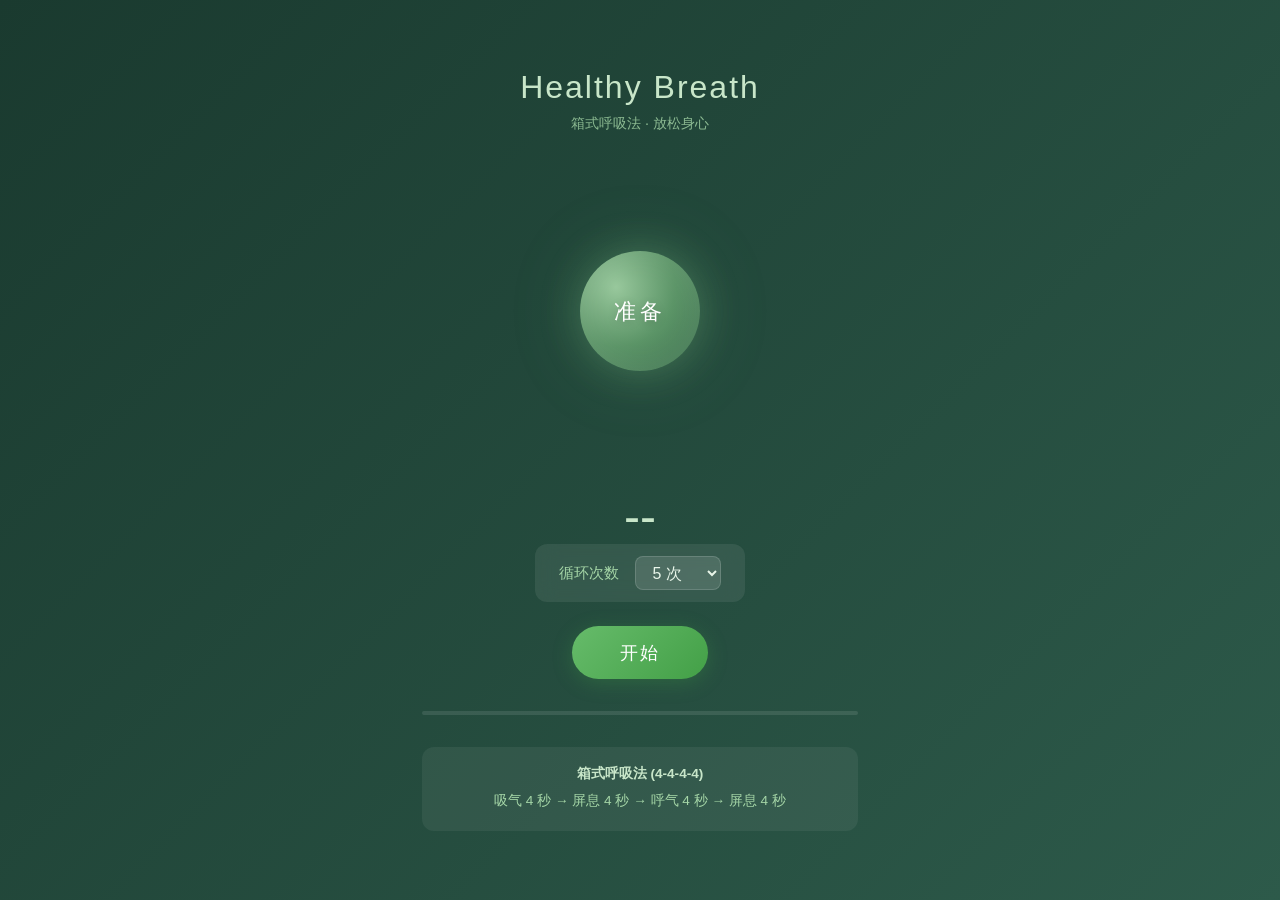
==== index.html @ d02cd64d "Initial commit: healthy-breath box breathing app" ====
<!DOCTYPE html>
<html lang="zh-CN">
<head>
  <meta charset="UTF-8">
  <meta name="viewport" content="width=device-width, initial-scale=1.0">
  <title>Healthy Breath - 箱式呼吸法</title>
  <style>
    * {
      margin: 0;
      padding: 0;
      box-sizing: border-box;
    }

    body {
      min-height: 100vh;
      display: flex;
      flex-direction: column;
      align-items: center;
      justify-content: center;
      font-family: -apple-system, BlinkMacSystemFont, 'Segoe UI', 'PingFang SC', 'Microsoft YaHei', sans-serif;
      background: linear-gradient(135deg, #1a3a2f 0%, #2d5a4a 25%, #3d7a6a 50%, #2d5a4a 75%, #1a3a2f 100%);
      background-size: 400% 400%;
      animation: gradientShift 15s ease infinite;
      color: #e8f5e9;
      overflow: hidden;
    }

    @keyframes gradientShift {
      0% { background-position: 0% 50%; }
      50% { background-position: 100% 50%; }
      100% { background-position: 0% 50%; }
    }

    .container {
      text-align: center;
      padding: 2rem;
      max-width: 500px;
      width: 100%;
    }

    h1 {
      font-size: 2rem;
      font-weight: 300;
      margin-bottom: 0.5rem;
      letter-spacing: 2px;
      color: #c8e6c9;
    }

    .subtitle {
      font-size: 0.9rem;
      color: #a5d6a7;
      margin-bottom: 3rem;
      opacity: 0.8;
    }

    .breath-circle-wrapper {
      position: relative;
      width: 260px;
      height: 260px;
      margin: 0 auto 3rem;
    }

    .breath-circle {
      position: absolute;
      top: 50%;
      left: 50%;
      transform: translate(-50%, -50%);
      width: 120px;
      height: 120px;
      border-radius: 50%;
      background: radial-gradient(circle at 30% 30%, rgba(165, 214, 167, 0.9), rgba(129, 199, 132, 0.6), rgba(102, 187, 106, 0.3));
      box-shadow:
        0 0 40px rgba(129, 199, 132, 0.3),
        0 0 80px rgba(129, 199, 132, 0.15),
        inset 0 0 30px rgba(255, 255, 255, 0.1);
      transition: none;
    }

    .breath-circle.inhale {
      animation: inhale 4s ease-in-out forwards;
    }

    .breath-circle.hold {
      animation: hold 4s linear forwards;
    }

    .breath-circle.exhale {
      animation: exhale 4s ease-in-out forwards;
    }

    .breath-circle.hold-empty {
      animation: holdEmpty 4s linear forwards;
    }

    @keyframes inhale {
      from { width: 120px; height: 120px; box-shadow: 0 0 40px rgba(129, 199, 132, 0.3), 0 0 80px rgba(129, 199, 132, 0.15); }
      to { width: 220px; height: 220px; box-shadow: 0 0 60px rgba(165, 214, 167, 0.5), 0 0 120px rgba(165, 214, 167, 0.25); }
    }

    @keyframes hold {
      from { width: 220px; height: 220px; box-shadow: 0 0 60px rgba(165, 214, 167, 0.5), 0 0 120px rgba(165, 214, 167, 0.25); }
      to { width: 220px; height: 220px; box-shadow: 0 0 60px rgba(165, 214, 167, 0.5), 0 0 120px rgba(165, 214, 167, 0.25); }
    }

    @keyframes exhale {
      from { width: 220px; height: 220px; box-shadow: 0 0 60px rgba(165, 214, 167, 0.5), 0 0 120px rgba(165, 214, 167, 0.25); }
      to { width: 120px; height: 120px; box-shadow: 0 0 40px rgba(129, 199, 132, 0.3), 0 0 80px rgba(129, 199, 132, 0.15); }
    }

    @keyframes holdEmpty {
      from { width: 120px; height: 120px; box-shadow: 0 0 40px rgba(129, 199, 132, 0.3), 0 0 80px rgba(129, 199, 132, 0.15); }
      to { width: 120px; height: 120px; box-shadow: 0 0 40px rgba(129, 199, 132, 0.3), 0 0 80px rgba(129, 199, 132, 0.15); }
    }

    .breath-label {
      position: absolute;
      top: 50%;
      left: 50%;
      transform: translate(-50%, -50%);
      font-size: 1.4rem;
      font-weight: 300;
      letter-spacing: 4px;
      color: #fff;
      text-shadow: 0 2px 10px rgba(0, 0, 0, 0.2);
      z-index: 10;
      pointer-events: none;
    }

    .timer {
      font-size: 3rem;
      font-weight: 200;
      color: #c8e6c9;
      margin-top: 0.5rem;
      font-variant-numeric: tabular-nums;
    }

    .controls {
      display: flex;
      flex-direction: column;
      gap: 1.5rem;
      align-items: center;
    }

    .cycle-control {
      display: flex;
      align-items: center;
      gap: 1rem;
      background: rgba(255, 255, 255, 0.08);
      padding: 0.75rem 1.5rem;
      border-radius: 12px;
      backdrop-filter: blur(10px);
    }

    .cycle-control label {
      font-size: 0.95rem;
      color: #a5d6a7;
    }

    .cycle-control select {
      background: rgba(255, 255, 255, 0.12);
      border: 1px solid rgba(255, 255, 255, 0.15);
      border-radius: 8px;
      padding: 0.4rem 0.8rem;
      color: #e8f5e9;
      font-size: 1rem;
      cursor: pointer;
      outline: none;
    }

    .cycle-control select option {
      background: #2d5a4a;
      color: #e8f5e9;
    }

    .cycle-control select:disabled {
      opacity: 0.5;
      cursor: not-allowed;
    }

    .btn {
      padding: 0.9rem 3rem;
      font-size: 1.1rem;
      border: none;
      border-radius: 50px;
      cursor: pointer;
      transition: all 0.3s ease;
      letter-spacing: 2px;
      font-weight: 400;
    }

    .btn-start {
      background: linear-gradient(135deg, #66bb6a, #43a047);
      color: #fff;
      box-shadow: 0 4px 20px rgba(67, 160, 71, 0.3);
    }

    .btn-start:hover {
      transform: translateY(-2px);
      box-shadow: 0 6px 25px rgba(67, 160, 71, 0.4);
    }

    .btn-pause {
      background: linear-gradient(135deg, #ffa726, #f57c00);
      color: #fff;
      box-shadow: 0 4px 20px rgba(245, 124, 0, 0.3);
    }

    .btn-pause:hover {
      transform: translateY(-2px);
      box-shadow: 0 6px 25px rgba(245, 124, 0, 0.4);
    }

    .progress-bar {
      width: 100%;
      height: 4px;
      background: rgba(255, 255, 255, 0.1);
      border-radius: 2px;
      margin-top: 2rem;
      overflow: hidden;
    }

    .progress-fill {
      height: 100%;
      background: linear-gradient(90deg, #81c784, #66bb6a);
      border-radius: 2px;
      transition: width 0.3s ease;
      width: 0%;
    }

    .cycle-info {
      font-size: 0.85rem;
      color: #a5d6a7;
      margin-top: 0.75rem;
      opacity: 0.7;
    }

    .instruction {
      margin-top: 2rem;
      padding: 1rem 1.5rem;
      background: rgba(255, 255, 255, 0.06);
      border-radius: 12px;
      font-size: 0.85rem;
      color: #a5d6a7;
      line-height: 1.6;
      text-align: left;
    }

    .instruction strong {
      color: #c8e6c9;
      display: block;
      margin-bottom: 0.3rem;
      text-align: center;
    }

    .instruction ul {
      list-style: none;
      padding: 0;
      text-align: center;
    }

    .instruction li {
      margin: 0.2rem 0;
    }

    @media (max-width: 480px) {
      h1 { font-size: 1.6rem; }
      .breath-circle-wrapper { width: 220px; height: 220px; }
      .breath-label { font-size: 1.2rem; }
      .timer { font-size: 2.5rem; }
      .btn { padding: 0.8rem 2.5rem; font-size: 1rem; }
    }
  </style>
</head>
<body>
  <div class="container">
    <h1>Healthy Breath</h1>
    <p class="subtitle">箱式呼吸法 · 放松身心</p>

    <div class="breath-circle-wrapper">
      <div class="breath-circle" id="breathCircle"></div>
      <div class="breath-label" id="breathLabel">准备</div>
    </div>

    <div class="timer" id="timer">--</div>

    <div class="controls">
      <div class="cycle-control">
        <label for="cycleSelect">循环次数</label>
        <select id="cycleSelect">
          <option value="3">3 次</option>
          <option value="5" selected>5 次</option>
          <option value="10">10 次</option>
          <option value="15">15 次</option>
          <option value="20">20 次</option>
          <option value="30">30 次</option>
          <option value="999">无限</option>
        </select>
      </div>

      <button class="btn btn-start" id="actionBtn">开始</button>
    </div>

    <div class="progress-bar">
      <div class="progress-fill" id="progressFill"></div>
    </div>
    <p class="cycle-info" id="cycleInfo"></p>

    <div class="instruction">
      <strong>箱式呼吸法 (4-4-4-4)</strong>
      <ul>
        <li>吸气 4 秒 &rarr; 屏息 4 秒 &rarr; 呼气 4 秒 &rarr; 屏息 4 秒</li>
      </ul>
    </div>
  </div>

  <script>
    const breathCircle = document.getElementById('breathCircle');
    const breathLabel = document.getElementById('breathLabel');
    const timer = document.getElementById('timer');
    const actionBtn = document.getElementById('actionBtn');
    const cycleSelect = document.getElementById('cycleSelect');
    const progressFill = document.getElementById('progressFill');
    const cycleInfo = document.getElementById('cycleInfo');

    let isRunning = false;
    let isPaused = false;
    let currentCycle = 0;
    let totalCycles = 5;
    let currentPhase = 0;
    let countdownInterval = null;
    let phaseTimeout = null;
    let phaseStartTime = 0;
    let remainingPhaseTime = 0;

    const phases = [
      { name: '吸气', class: 'inhale', duration: 4000 },
      { name: '屏息', class: 'hold', duration: 4000 },
      { name: '呼气', class: 'exhale', duration: 4000 },
      { name: '屏息', class: 'hold-empty', duration: 4000 }
    ];

    function updateCountdown(duration, startTime) {
      const elapsed = Date.now() - startTime;
      const remaining = Math.max(0, Math.ceil((duration - elapsed) / 1000));
      timer.textContent = remaining;
    }

    function clearAllAnimations() {
      breathCircle.classList.remove('inhale', 'hold', 'exhale', 'hold-empty');
    }

    function runPhase() {
      if (!isRunning || isPaused) return;

      if (currentPhase >= phases.length) {
        currentPhase = 0;
        currentCycle++;

        if (totalCycles !== 999 && currentCycle >= totalCycles) {
          finishSession();
          return;
        }
      }

      const phase = phases[currentPhase];
      clearAllAnimations();

      // Force reflow
      void breathCircle.offsetWidth;

      breathCircle.classList.add(phase.class);
      breathLabel.textContent = phase.name;
      updateProgress();

      phaseStartTime = Date.now();
      timer.textContent = '4';

      countdownInterval = setInterval(() => {
        updateCountdown(phase.duration, phaseStartTime);
      }, 100);

      phaseTimeout = setTimeout(() => {
        clearInterval(countdownInterval);
        currentPhase++;
        runPhase();
      }, phase.duration);
    }

    function updateProgress() {
      if (totalCycles === 999) {
        progressFill.style.width = '0%';
        cycleInfo.textContent = `已完成 ${currentCycle} 次`;
        return;
      }
      const phaseProgress = currentPhase / phases.length;
      const cycleProgress = (currentCycle + phaseProgress) / totalCycles;
      progressFill.style.width = `${Math.min(cycleProgress * 100, 100)}%`;
      cycleInfo.textContent = `${currentCycle + 1} / ${totalCycles} 次`;
    }

    function startSession() {
      isRunning = true;
      isPaused = false;
      currentCycle = 0;
      currentPhase = 0;
      totalCycles = parseInt(cycleSelect.value);
      cycleSelect.disabled = true;
      actionBtn.textContent = '暂停';
      actionBtn.classList.remove('btn-start');
      actionBtn.classList.add('btn-pause');
      runPhase();
    }

    function pauseSession() {
      isPaused = true;
      clearInterval(countdownInterval);
      clearTimeout(phaseTimeout);
      remainingPhaseTime = phases[currentPhase].duration - (Date.now() - phaseStartTime);
      actionBtn.textContent = '继续';
      breathLabel.textContent = '已暂停';
    }

    function resumeSession() {
      isPaused = false;
      actionBtn.textContent = '暂停';
      breathLabel.textContent = phases[currentPhase].name;
      phaseStartTime = Date.now() - (phases[currentPhase].duration - remainingPhaseTime);

      countdownInterval = setInterval(() => {
        updateCountdown(phases[currentPhase].duration, phaseStartTime);
      }, 100);

      phaseTimeout = setTimeout(() => {
        clearInterval(countdownInterval);
        currentPhase++;
        runPhase();
      }, remainingPhaseTime);
    }

    function finishSession() {
      isRunning = false;
      isPaused = false;
      clearInterval(countdownInterval);
      clearTimeout(phaseTimeout);
      clearAllAnimations();
      breathLabel.textContent = '完成';
      timer.textContent = '--';
      progressFill.style.width = '100%';
      cycleInfo.textContent = `已完成 ${totalCycles} 次`;
      actionBtn.textContent = '开始';
      actionBtn.classList.remove('btn-pause');
      actionBtn.classList.add('btn-start');
      cycleSelect.disabled = false;
    }

    function resetSession() {
      isRunning = false;
      isPaused = false;
      clearInterval(countdownInterval);
      clearTimeout(phaseTimeout);
      clearAllAnimations();
      breathLabel.textContent = '准备';
      timer.textContent = '--';
      progressFill.style.width = '0%';
      cycleInfo.textContent = '';
      actionBtn.textContent = '开始';
      actionBtn.classList.remove('btn-pause');
      actionBtn.classList.add('btn-start');
      cycleSelect.disabled = false;
    }

    actionBtn.addEventListener('click', () => {
      if (!isRunning) {
        startSession();
      } else if (isPaused) {
        resumeSession();
      } else {
        pauseSession();
      }
    });

    // 键盘快捷键：空格键暂停/继续，Esc 重置
    document.addEventListener('keydown', (e) => {
      if (e.code === 'Space') {
        e.preventDefault();
        actionBtn.click();
      }
      if (e.code === 'Escape' && isRunning) {
        if (confirm('确定要结束当前练习吗？')) {
          resetSession();
        }
      }
    });
  </script>
</body>
</html>
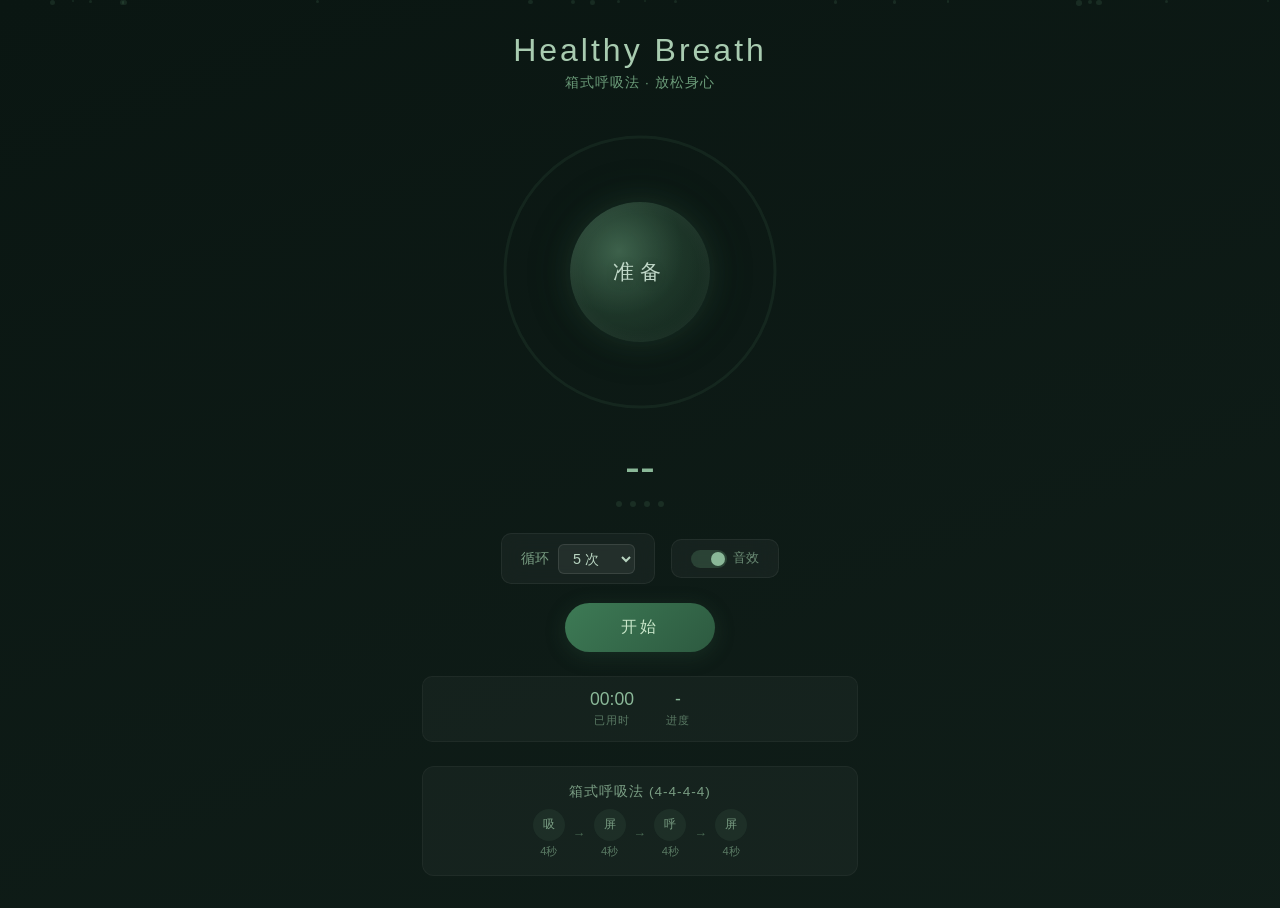
==== commit 9ebfbb11: "重构: 拆分 CSS/JS, 调暗配色, 增加粒子/波纹/环形进度/音效/庆祝动画" ====
--- a/index.html
+++ b/index.html
@@ -4,493 +4,130 @@
   <meta charset="UTF-8">
   <meta name="viewport" content="width=device-width, initial-scale=1.0">
   <title>Healthy Breath - 箱式呼吸法</title>
-  <style>
-    * {
-      margin: 0;
-      padding: 0;
-      box-sizing: border-box;
-    }
-
-    body {
-      min-height: 100vh;
-      display: flex;
-      flex-direction: column;
-      align-items: center;
-      justify-content: center;
-      font-family: -apple-system, BlinkMacSystemFont, 'Segoe UI', 'PingFang SC', 'Microsoft YaHei', sans-serif;
-      background: linear-gradient(135deg, #1a3a2f 0%, #2d5a4a 25%, #3d7a6a 50%, #2d5a4a 75%, #1a3a2f 100%);
-      background-size: 400% 400%;
-      animation: gradientShift 15s ease infinite;
-      color: #e8f5e9;
-      overflow: hidden;
-    }
-
-    @keyframes gradientShift {
-      0% { background-position: 0% 50%; }
-      50% { background-position: 100% 50%; }
-      100% { background-position: 0% 50%; }
-    }
-
-    .container {
-      text-align: center;
-      padding: 2rem;
-      max-width: 500px;
-      width: 100%;
-    }
-
-    h1 {
-      font-size: 2rem;
-      font-weight: 300;
-      margin-bottom: 0.5rem;
-      letter-spacing: 2px;
-      color: #c8e6c9;
-    }
-
-    .subtitle {
-      font-size: 0.9rem;
-      color: #a5d6a7;
-      margin-bottom: 3rem;
-      opacity: 0.8;
-    }
-
-    .breath-circle-wrapper {
-      position: relative;
-      width: 260px;
-      height: 260px;
-      margin: 0 auto 3rem;
-    }
-
-    .breath-circle {
-      position: absolute;
-      top: 50%;
-      left: 50%;
-      transform: translate(-50%, -50%);
-      width: 120px;
-      height: 120px;
-      border-radius: 50%;
-      background: radial-gradient(circle at 30% 30%, rgba(165, 214, 167, 0.9), rgba(129, 199, 132, 0.6), rgba(102, 187, 106, 0.3));
-      box-shadow:
-        0 0 40px rgba(129, 199, 132, 0.3),
-        0 0 80px rgba(129, 199, 132, 0.15),
-        inset 0 0 30px rgba(255, 255, 255, 0.1);
-      transition: none;
-    }
-
-    .breath-circle.inhale {
-      animation: inhale 4s ease-in-out forwards;
-    }
-
-    .breath-circle.hold {
-      animation: hold 4s linear forwards;
-    }
-
-    .breath-circle.exhale {
-      animation: exhale 4s ease-in-out forwards;
-    }
-
-    .breath-circle.hold-empty {
-      animation: holdEmpty 4s linear forwards;
-    }
-
-    @keyframes inhale {
-      from { width: 120px; height: 120px; box-shadow: 0 0 40px rgba(129, 199, 132, 0.3), 0 0 80px rgba(129, 199, 132, 0.15); }
-      to { width: 220px; height: 220px; box-shadow: 0 0 60px rgba(165, 214, 167, 0.5), 0 0 120px rgba(165, 214, 167, 0.25); }
-    }
-
-    @keyframes hold {
-      from { width: 220px; height: 220px; box-shadow: 0 0 60px rgba(165, 214, 167, 0.5), 0 0 120px rgba(165, 214, 167, 0.25); }
-      to { width: 220px; height: 220px; box-shadow: 0 0 60px rgba(165, 214, 167, 0.5), 0 0 120px rgba(165, 214, 167, 0.25); }
-    }
-
-    @keyframes exhale {
-      from { width: 220px; height: 220px; box-shadow: 0 0 60px rgba(165, 214, 167, 0.5), 0 0 120px rgba(165, 214, 167, 0.25); }
-      to { width: 120px; height: 120px; box-shadow: 0 0 40px rgba(129, 199, 132, 0.3), 0 0 80px rgba(129, 199, 132, 0.15); }
-    }
-
-    @keyframes holdEmpty {
-      from { width: 120px; height: 120px; box-shadow: 0 0 40px rgba(129, 199, 132, 0.3), 0 0 80px rgba(129, 199, 132, 0.15); }
-      to { width: 120px; height: 120px; box-shadow: 0 0 40px rgba(129, 199, 132, 0.3), 0 0 80px rgba(129, 199, 132, 0.15); }
-    }
-
-    .breath-label {
-      position: absolute;
-      top: 50%;
-      left: 50%;
-      transform: translate(-50%, -50%);
-      font-size: 1.4rem;
-      font-weight: 300;
-      letter-spacing: 4px;
-      color: #fff;
-      text-shadow: 0 2px 10px rgba(0, 0, 0, 0.2);
-      z-index: 10;
-      pointer-events: none;
-    }
-
-    .timer {
-      font-size: 3rem;
-      font-weight: 200;
-      color: #c8e6c9;
-      margin-top: 0.5rem;
-      font-variant-numeric: tabular-nums;
-    }
-
-    .controls {
-      display: flex;
-      flex-direction: column;
-      gap: 1.5rem;
-      align-items: center;
-    }
-
-    .cycle-control {
-      display: flex;
-      align-items: center;
-      gap: 1rem;
-      background: rgba(255, 255, 255, 0.08);
-      padding: 0.75rem 1.5rem;
-      border-radius: 12px;
-      backdrop-filter: blur(10px);
-    }
-
-    .cycle-control label {
-      font-size: 0.95rem;
-      color: #a5d6a7;
-    }
-
-    .cycle-control select {
-      background: rgba(255, 255, 255, 0.12);
-      border: 1px solid rgba(255, 255, 255, 0.15);
-      border-radius: 8px;
-      padding: 0.4rem 0.8rem;
-      color: #e8f5e9;
-      font-size: 1rem;
-      cursor: pointer;
-      outline: none;
-    }
-
-    .cycle-control select option {
-      background: #2d5a4a;
-      color: #e8f5e9;
-    }
-
-    .cycle-control select:disabled {
-      opacity: 0.5;
-      cursor: not-allowed;
-    }
-
-    .btn {
-      padding: 0.9rem 3rem;
-      font-size: 1.1rem;
-      border: none;
-      border-radius: 50px;
-      cursor: pointer;
-      transition: all 0.3s ease;
-      letter-spacing: 2px;
-      font-weight: 400;
-    }
-
-    .btn-start {
-      background: linear-gradient(135deg, #66bb6a, #43a047);
-      color: #fff;
-      box-shadow: 0 4px 20px rgba(67, 160, 71, 0.3);
-    }
-
-    .btn-start:hover {
-      transform: translateY(-2px);
-      box-shadow: 0 6px 25px rgba(67, 160, 71, 0.4);
-    }
-
-    .btn-pause {
-      background: linear-gradient(135deg, #ffa726, #f57c00);
-      color: #fff;
-      box-shadow: 0 4px 20px rgba(245, 124, 0, 0.3);
-    }
-
-    .btn-pause:hover {
-      transform: translateY(-2px);
-      box-shadow: 0 6px 25px rgba(245, 124, 0, 0.4);
-    }
-
-    .progress-bar {
-      width: 100%;
-      height: 4px;
-      background: rgba(255, 255, 255, 0.1);
-      border-radius: 2px;
-      margin-top: 2rem;
-      overflow: hidden;
-    }
-
-    .progress-fill {
-      height: 100%;
-      background: linear-gradient(90deg, #81c784, #66bb6a);
-      border-radius: 2px;
-      transition: width 0.3s ease;
-      width: 0%;
-    }
-
-    .cycle-info {
-      font-size: 0.85rem;
-      color: #a5d6a7;
-      margin-top: 0.75rem;
-      opacity: 0.7;
-    }
-
-    .instruction {
-      margin-top: 2rem;
-      padding: 1rem 1.5rem;
-      background: rgba(255, 255, 255, 0.06);
-      border-radius: 12px;
-      font-size: 0.85rem;
-      color: #a5d6a7;
-      line-height: 1.6;
-      text-align: left;
-    }
-
-    .instruction strong {
-      color: #c8e6c9;
-      display: block;
-      margin-bottom: 0.3rem;
-      text-align: center;
-    }
-
-    .instruction ul {
-      list-style: none;
-      padding: 0;
-      text-align: center;
-    }
-
-    .instruction li {
-      margin: 0.2rem 0;
-    }
-
-    @media (max-width: 480px) {
-      h1 { font-size: 1.6rem; }
-      .breath-circle-wrapper { width: 220px; height: 220px; }
-      .breath-label { font-size: 1.2rem; }
-      .timer { font-size: 2.5rem; }
-      .btn { padding: 0.8rem 2.5rem; font-size: 1rem; }
-    }
-  </style>
+  <link rel="stylesheet" href="css/style.css">
 </head>
 <body>
+  <!-- 背景粒子 -->
+  <div class="particles" id="particles"></div>
+
+  <!-- 呼吸波纹 -->
+  <div class="ripple-bg">
+    <div class="ripple-ring"></div>
+    <div class="ripple-ring"></div>
+    <div class="ripple-ring"></div>
+  </div>
+
+  <!-- 庆祝动画 -->
+  <div class="celebration" id="celebration"></div>
+
   <div class="container">
     <h1>Healthy Breath</h1>
     <p class="subtitle">箱式呼吸法 · 放松身心</p>
 
-    <div class="breath-circle-wrapper">
+    <div class="breath-stage">
+      <svg class="ring-track" viewBox="0 0 280 280">
+        <circle cx="140" cy="140" r="135"/>
+        <defs>
+          <linearGradient id="ringGradient" x1="0%" y1="0%" x2="100%" y2="100%">
+            <stop offset="0%" stop-color="#4a7a5a"/>
+            <stop offset="100%" stop-color="#6a9a7a"/>
+          </linearGradient>
+        </defs>
+      </svg>
+      <svg class="ring-progress" viewBox="0 0 280 280">
+        <circle cx="140" cy="140" r="135"/>
+      </svg>
       <div class="breath-circle" id="breathCircle"></div>
       <div class="breath-label" id="breathLabel">准备</div>
     </div>
 
     <div class="timer" id="timer">--</div>
 
+    <div class="phase-dots">
+      <div class="phase-dot"></div>
+      <div class="phase-dot"></div>
+      <div class="phase-dot"></div>
+      <div class="phase-dot"></div>
+    </div>
+
     <div class="controls">
-      <div class="cycle-control">
-        <label for="cycleSelect">循环次数</label>
-        <select id="cycleSelect">
-          <option value="3">3 次</option>
-          <option value="5" selected>5 次</option>
-          <option value="10">10 次</option>
-          <option value="15">15 次</option>
-          <option value="20">20 次</option>
-          <option value="30">30 次</option>
-          <option value="999">无限</option>
-        </select>
+      <div class="settings-row">
+        <div class="setting-item">
+          <label for="cycleSelect">循环</label>
+          <select id="cycleSelect">
+            <option value="3">3 次</option>
+            <option value="5" selected>5 次</option>
+            <option value="10">10 次</option>
+            <option value="15">15 次</option>
+            <option value="20">20 次</option>
+            <option value="30">30 次</option>
+            <option value="999">无限</option>
+          </select>
+        </div>
+        <div class="setting-item">
+          <label class="toggle-sound">
+            <input type="checkbox" id="soundToggle" checked>
+            <span>音效</span>
+          </label>
+        </div>
       </div>
 
       <button class="btn btn-start" id="actionBtn">开始</button>
     </div>
 
-    <div class="progress-bar">
-      <div class="progress-fill" id="progressFill"></div>
+    <div class="stats-bar">
+      <div class="stat">
+        <div class="stat-value" id="elapsedStat">00:00</div>
+        <div class="stat-label">已用时</div>
+      </div>
+      <div class="stat">
+        <div class="stat-value" id="cycleInfo">-</div>
+        <div class="stat-label">进度</div>
+      </div>
     </div>
-    <p class="cycle-info" id="cycleInfo"></p>
 
-    <div class="instruction">
-      <strong>箱式呼吸法 (4-4-4-4)</strong>
-      <ul>
-        <li>吸气 4 秒 &rarr; 屏息 4 秒 &rarr; 呼气 4 秒 &rarr; 屏息 4 秒</li>
-      </ul>
+    <div class="instruction-card">
+      <h3>箱式呼吸法 (4-4-4-4)</h3>
+      <div class="breath-flow">
+        <div class="flow-step">
+          <div class="step-icon">吸</div>
+          <div class="step-name">4秒</div>
+        </div>
+        <div class="flow-arrow">→</div>
+        <div class="flow-step">
+          <div class="step-icon">屏</div>
+          <div class="step-name">4秒</div>
+        </div>
+        <div class="flow-arrow">→</div>
+        <div class="flow-step">
+          <div class="step-icon">呼</div>
+          <div class="step-name">4秒</div>
+        </div>
+        <div class="flow-arrow">→</div>
+        <div class="flow-step">
+          <div class="step-icon">屏</div>
+          <div class="step-name">4秒</div>
+        </div>
+      </div>
     </div>
   </div>
 
+  <script src="js/script.js"></script>
   <script>
-    const breathCircle = document.getElementById('breathCircle');
-    const breathLabel = document.getElementById('breathLabel');
-    const timer = document.getElementById('timer');
-    const actionBtn = document.getElementById('actionBtn');
-    const cycleSelect = document.getElementById('cycleSelect');
-    const progressFill = document.getElementById('progressFill');
-    const cycleInfo = document.getElementById('cycleInfo');
-
-    let isRunning = false;
-    let isPaused = false;
-    let currentCycle = 0;
-    let totalCycles = 5;
-    let currentPhase = 0;
-    let countdownInterval = null;
-    let phaseTimeout = null;
-    let phaseStartTime = 0;
-    let remainingPhaseTime = 0;
-
-    const phases = [
-      { name: '吸气', class: 'inhale', duration: 4000 },
-      { name: '屏息', class: 'hold', duration: 4000 },
-      { name: '呼气', class: 'exhale', duration: 4000 },
-      { name: '屏息', class: 'hold-empty', duration: 4000 }
-    ];
-
-    function updateCountdown(duration, startTime) {
-      const elapsed = Date.now() - startTime;
-      const remaining = Math.max(0, Math.ceil((duration - elapsed) / 1000));
-      timer.textContent = remaining;
-    }
-
-    function clearAllAnimations() {
-      breathCircle.classList.remove('inhale', 'hold', 'exhale', 'hold-empty');
-    }
-
-    function runPhase() {
-      if (!isRunning || isPaused) return;
-
-      if (currentPhase >= phases.length) {
-        currentPhase = 0;
-        currentCycle++;
-
-        if (totalCycles !== 999 && currentCycle >= totalCycles) {
-          finishSession();
-          return;
-        }
+    (function initParticles() {
+      const container = document.getElementById('particles');
+      for (let i = 0; i < 20; i++) {
+        const p = document.createElement('div');
+        p.className = 'particle';
+        const size = 2 + Math.random() * 4;
+        p.style.width = size + 'px';
+        p.style.height = size + 'px';
+        p.style.left = Math.random() * 100 + 'vw';
+        p.style.animationDuration = (8 + Math.random() * 12) + 's';
+        p.style.animationDelay = (Math.random() * 10) + 's';
+        container.appendChild(p);
       }
-
-      const phase = phases[currentPhase];
-      clearAllAnimations();
-
-      // Force reflow
-      void breathCircle.offsetWidth;
-
-      breathCircle.classList.add(phase.class);
-      breathLabel.textContent = phase.name;
-      updateProgress();
-
-      phaseStartTime = Date.now();
-      timer.textContent = '4';
-
-      countdownInterval = setInterval(() => {
-        updateCountdown(phase.duration, phaseStartTime);
-      }, 100);
-
-      phaseTimeout = setTimeout(() => {
-        clearInterval(countdownInterval);
-        currentPhase++;
-        runPhase();
-      }, phase.duration);
-    }
-
-    function updateProgress() {
-      if (totalCycles === 999) {
-        progressFill.style.width = '0%';
-        cycleInfo.textContent = `已完成 ${currentCycle} 次`;
-        return;
-      }
-      const phaseProgress = currentPhase / phases.length;
-      const cycleProgress = (currentCycle + phaseProgress) / totalCycles;
-      progressFill.style.width = `${Math.min(cycleProgress * 100, 100)}%`;
-      cycleInfo.textContent = `${currentCycle + 1} / ${totalCycles} 次`;
-    }
-
-    function startSession() {
-      isRunning = true;
-      isPaused = false;
-      currentCycle = 0;
-      currentPhase = 0;
-      totalCycles = parseInt(cycleSelect.value);
-      cycleSelect.disabled = true;
-      actionBtn.textContent = '暂停';
-      actionBtn.classList.remove('btn-start');
-      actionBtn.classList.add('btn-pause');
-      runPhase();
-    }
-
-    function pauseSession() {
-      isPaused = true;
-      clearInterval(countdownInterval);
-      clearTimeout(phaseTimeout);
-      remainingPhaseTime = phases[currentPhase].duration - (Date.now() - phaseStartTime);
-      actionBtn.textContent = '继续';
-      breathLabel.textContent = '已暂停';
-    }
-
-    function resumeSession() {
-      isPaused = false;
-      actionBtn.textContent = '暂停';
-      breathLabel.textContent = phases[currentPhase].name;
-      phaseStartTime = Date.now() - (phases[currentPhase].duration - remainingPhaseTime);
-
-      countdownInterval = setInterval(() => {
-        updateCountdown(phases[currentPhase].duration, phaseStartTime);
-      }, 100);
-
-      phaseTimeout = setTimeout(() => {
-        clearInterval(countdownInterval);
-        currentPhase++;
-        runPhase();
-      }, remainingPhaseTime);
-    }
-
-    function finishSession() {
-      isRunning = false;
-      isPaused = false;
-      clearInterval(countdownInterval);
-      clearTimeout(phaseTimeout);
-      clearAllAnimations();
-      breathLabel.textContent = '完成';
-      timer.textContent = '--';
-      progressFill.style.width = '100%';
-      cycleInfo.textContent = `已完成 ${totalCycles} 次`;
-      actionBtn.textContent = '开始';
-      actionBtn.classList.remove('btn-pause');
-      actionBtn.classList.add('btn-start');
-      cycleSelect.disabled = false;
-    }
-
-    function resetSession() {
-      isRunning = false;
-      isPaused = false;
-      clearInterval(countdownInterval);
-      clearTimeout(phaseTimeout);
-      clearAllAnimations();
-      breathLabel.textContent = '准备';
-      timer.textContent = '--';
-      progressFill.style.width = '0%';
-      cycleInfo.textContent = '';
-      actionBtn.textContent = '开始';
-      actionBtn.classList.remove('btn-pause');
-      actionBtn.classList.add('btn-start');
-      cycleSelect.disabled = false;
-    }
-
-    actionBtn.addEventListener('click', () => {
-      if (!isRunning) {
-        startSession();
-      } else if (isPaused) {
-        resumeSession();
-      } else {
-        pauseSession();
-      }
-    });
-
-    // 键盘快捷键：空格键暂停/继续，Esc 重置
-    document.addEventListener('keydown', (e) => {
-      if (e.code === 'Space') {
-        e.preventDefault();
-        actionBtn.click();
-      }
-      if (e.code === 'Escape' && isRunning) {
-        if (confirm('确定要结束当前练习吗？')) {
-          resetSession();
-        }
-      }
-    });
+    })();
   </script>
 </body>
 </html>
--- a/css/style.css
+++ b/css/style.css
@@ -0,0 +1,565 @@
+* {
+  margin: 0;
+  padding: 0;
+  box-sizing: border-box;
+}
+
+body {
+  min-height: 100vh;
+  display: flex;
+  flex-direction: column;
+  align-items: center;
+  justify-content: center;
+  font-family: -apple-system, BlinkMacSystemFont, 'Segoe UI', 'PingFang SC', 'Microsoft YaHei', sans-serif;
+  background: linear-gradient(160deg, #0a1612 0%, #111f1a 30%, #162a22 50%, #111f1a 70%, #0a1612 100%);
+  background-size: 400% 400%;
+  animation: gradientShift 20s ease infinite;
+  color: #b8d4c0;
+  overflow: hidden;
+}
+
+@keyframes gradientShift {
+  0% { background-position: 0% 50%; }
+  50% { background-position: 100% 50%; }
+  100% { background-position: 0% 50%; }
+}
+
+/* 背景粒子 */
+.particles {
+  position: fixed;
+  inset: 0;
+  pointer-events: none;
+  z-index: 0;
+}
+
+.particle {
+  position: absolute;
+  border-radius: 50%;
+  background: rgba(100, 160, 120, 0.15);
+  animation: floatUp linear infinite;
+}
+
+@keyframes floatUp {
+  0% {
+    transform: translateY(100vh) scale(0);
+    opacity: 0;
+  }
+  10% { opacity: 1; }
+  90% { opacity: 0.3; }
+  100% {
+    transform: translateY(-10vh) scale(1);
+    opacity: 0;
+  }
+}
+
+/* 呼吸波纹背景 */
+.ripple-bg {
+  position: fixed;
+  top: 50%;
+  left: 50%;
+  transform: translate(-50%, -50%);
+  width: 600px;
+  height: 600px;
+  pointer-events: none;
+  z-index: 0;
+}
+
+.ripple-ring {
+  position: absolute;
+  top: 50%;
+  left: 50%;
+  transform: translate(-50%, -50%);
+  border: 1px solid rgba(100, 160, 120, 0.08);
+  border-radius: 50%;
+  opacity: 0;
+}
+
+.ripple-ring.active {
+  animation: rippleExpand 4s ease-out infinite;
+}
+
+.ripple-ring.active:nth-child(2) { animation-delay: 1.3s; }
+.ripple-ring.active:nth-child(3) { animation-delay: 2.6s; }
+
+@keyframes rippleExpand {
+  0% {
+    width: 200px;
+    height: 200px;
+    opacity: 0.4;
+    border-width: 2px;
+  }
+  100% {
+    width: 580px;
+    height: 580px;
+    opacity: 0;
+    border-width: 0.5px;
+  }
+}
+
+.container {
+  position: relative;
+  z-index: 1;
+  text-align: center;
+  padding: 2rem;
+  max-width: 500px;
+  width: 100%;
+}
+
+h1 {
+  font-size: 2rem;
+  font-weight: 300;
+  margin-bottom: 0.3rem;
+  letter-spacing: 3px;
+  color: #a8cbb0;
+}
+
+.subtitle {
+  font-size: 0.85rem;
+  color: #6a9a78;
+  margin-bottom: 2.5rem;
+  letter-spacing: 1px;
+}
+
+/* 环形进度 + 呼吸圆 */
+.breath-stage {
+  position: relative;
+  width: 280px;
+  height: 280px;
+  margin: 0 auto 2rem;
+}
+
+.ring-track {
+  position: absolute;
+  inset: 0;
+}
+
+.ring-track circle {
+  fill: none;
+  stroke: rgba(100, 160, 120, 0.1);
+  stroke-width: 3;
+}
+
+.ring-progress {
+  position: absolute;
+  inset: 0;
+  transform: rotate(-90deg);
+}
+
+.ring-progress circle {
+  fill: none;
+  stroke: url(#ringGradient);
+  stroke-width: 3;
+  stroke-linecap: round;
+  stroke-dasharray: 848;
+  stroke-dashoffset: 848;
+  transition: stroke-dashoffset 0.1s linear;
+}
+
+.breath-circle {
+  position: absolute;
+  top: 50%;
+  left: 50%;
+  transform: translate(-50%, -50%);
+  width: 140px;
+  height: 140px;
+  border-radius: 50%;
+  background: radial-gradient(circle at 35% 35%, rgba(110, 170, 130, 0.5), rgba(80, 140, 100, 0.25), rgba(60, 110, 80, 0.1));
+  box-shadow:
+    0 0 30px rgba(80, 140, 100, 0.15),
+    0 0 60px rgba(80, 140, 100, 0.08),
+    inset 0 0 20px rgba(255, 255, 255, 0.05);
+  transition: none;
+}
+
+.breath-circle.inhale {
+  animation: inhale 4s ease-in-out forwards;
+}
+
+.breath-circle.hold {
+  animation: hold 4s linear forwards;
+}
+
+.breath-circle.exhale {
+  animation: exhale 4s ease-in-out forwards;
+}
+
+.breath-circle.hold-empty {
+  animation: holdEmpty 4s linear forwards;
+}
+
+@keyframes inhale {
+  from {
+    width: 140px; height: 140px;
+    box-shadow: 0 0 30px rgba(80, 140, 100, 0.15), 0 0 60px rgba(80, 140, 100, 0.08);
+  }
+  to {
+    width: 220px; height: 220px;
+    box-shadow: 0 0 50px rgba(110, 170, 130, 0.25), 0 0 100px rgba(110, 170, 130, 0.12);
+  }
+}
+
+@keyframes hold {
+  from {
+    width: 220px; height: 220px;
+    box-shadow: 0 0 50px rgba(110, 170, 130, 0.25), 0 0 100px rgba(110, 170, 130, 0.12);
+  }
+  to {
+    width: 220px; height: 220px;
+    box-shadow: 0 0 50px rgba(110, 170, 130, 0.25), 0 0 100px rgba(110, 170, 130, 0.12);
+  }
+}
+
+@keyframes exhale {
+  from {
+    width: 220px; height: 220px;
+    box-shadow: 0 0 50px rgba(110, 170, 130, 0.25), 0 0 100px rgba(110, 170, 130, 0.12);
+  }
+  to {
+    width: 140px; height: 140px;
+    box-shadow: 0 0 30px rgba(80, 140, 100, 0.15), 0 0 60px rgba(80, 140, 100, 0.08);
+  }
+}
+
+@keyframes holdEmpty {
+  from {
+    width: 140px; height: 140px;
+    box-shadow: 0 0 30px rgba(80, 140, 100, 0.15), 0 0 60px rgba(80, 140, 100, 0.08);
+  }
+  to {
+    width: 140px; height: 140px;
+    box-shadow: 0 0 30px rgba(80, 140, 100, 0.15), 0 0 60px rgba(80, 140, 100, 0.08);
+  }
+}
+
+.breath-label {
+  position: absolute;
+  top: 50%;
+  left: 50%;
+  transform: translate(-50%, -50%);
+  font-size: 1.3rem;
+  font-weight: 300;
+  letter-spacing: 6px;
+  color: #c0d8c8;
+  text-shadow: 0 2px 8px rgba(0, 0, 0, 0.3);
+  z-index: 10;
+  pointer-events: none;
+}
+
+.timer {
+  font-size: 2.8rem;
+  font-weight: 200;
+  color: #8ab898;
+  margin-top: 0.3rem;
+  font-variant-numeric: tabular-nums;
+  line-height: 1;
+}
+
+.phase-dots {
+  display: flex;
+  justify-content: center;
+  gap: 8px;
+  margin-top: 0.8rem;
+  height: 8px;
+}
+
+.phase-dot {
+  width: 6px;
+  height: 6px;
+  border-radius: 50%;
+  background: rgba(100, 160, 120, 0.15);
+  transition: all 0.4s ease;
+}
+
+.phase-dot.active {
+  background: rgba(120, 190, 150, 0.7);
+  box-shadow: 0 0 8px rgba(120, 190, 150, 0.3);
+  transform: scale(1.3);
+}
+
+.phase-dot.completed {
+  background: rgba(100, 160, 120, 0.35);
+}
+
+.controls {
+  display: flex;
+  flex-direction: column;
+  gap: 1.2rem;
+  align-items: center;
+  margin-top: 1.5rem;
+}
+
+.settings-row {
+  display: flex;
+  gap: 1rem;
+  align-items: center;
+  flex-wrap: wrap;
+  justify-content: center;
+}
+
+.setting-item {
+  display: flex;
+  align-items: center;
+  gap: 0.6rem;
+  background: rgba(255, 255, 255, 0.04);
+  padding: 0.6rem 1.2rem;
+  border-radius: 10px;
+  backdrop-filter: blur(10px);
+  border: 1px solid rgba(255, 255, 255, 0.06);
+}
+
+.setting-item label {
+  font-size: 0.85rem;
+  color: #7a9e84;
+  white-space: nowrap;
+}
+
+.setting-item select {
+  background: rgba(255, 255, 255, 0.06);
+  border: 1px solid rgba(255, 255, 255, 0.1);
+  border-radius: 6px;
+  padding: 0.3rem 0.6rem;
+  color: #b8d4c0;
+  font-size: 0.9rem;
+  cursor: pointer;
+  outline: none;
+}
+
+.setting-item select option {
+  background: #162a22;
+  color: #b8d4c0;
+}
+
+.setting-item select:disabled {
+  opacity: 0.4;
+  cursor: not-allowed;
+}
+
+.toggle-sound {
+  display: flex;
+  align-items: center;
+  gap: 0.4rem;
+  cursor: pointer;
+  user-select: none;
+}
+
+.toggle-sound input {
+  appearance: none;
+  width: 36px;
+  height: 18px;
+  background: rgba(255, 255, 255, 0.1);
+  border-radius: 9px;
+  position: relative;
+  cursor: pointer;
+  transition: background 0.3s;
+}
+
+.toggle-sound input::after {
+  content: '';
+  position: absolute;
+  top: 2px;
+  left: 2px;
+  width: 14px;
+  height: 14px;
+  border-radius: 50%;
+  background: #6a9a78;
+  transition: transform 0.3s, background 0.3s;
+}
+
+.toggle-sound input:checked {
+  background: rgba(100, 160, 120, 0.25);
+}
+
+.toggle-sound input:checked::after {
+  transform: translateX(18px);
+  background: #8ab898;
+}
+
+.toggle-sound span {
+  font-size: 0.8rem;
+  color: #6a8a74;
+}
+
+.btn {
+  padding: 0.85rem 3.5rem;
+  font-size: 1rem;
+  border: none;
+  border-radius: 50px;
+  cursor: pointer;
+  transition: all 0.3s ease;
+  letter-spacing: 3px;
+  font-weight: 400;
+  position: relative;
+  overflow: hidden;
+}
+
+.btn::before {
+  content: '';
+  position: absolute;
+  inset: 0;
+  background: rgba(255, 255, 255, 0.1);
+  opacity: 0;
+  transition: opacity 0.3s;
+}
+
+.btn:hover::before {
+  opacity: 1;
+}
+
+.btn-start {
+  background: linear-gradient(135deg, #3d7a55, #2d5a40);
+  color: #c8e6c9;
+  box-shadow: 0 4px 20px rgba(45, 90, 64, 0.3);
+}
+
+.btn-start:hover {
+  transform: translateY(-2px);
+  box-shadow: 0 6px 25px rgba(45, 90, 64, 0.4);
+}
+
+.btn-pause {
+  background: linear-gradient(135deg, #8a6a3a, #6a5028);
+  color: #f0e0c0;
+  box-shadow: 0 4px 20px rgba(106, 80, 40, 0.3);
+}
+
+.btn-pause:hover {
+  transform: translateY(-2px);
+  box-shadow: 0 6px 25px rgba(106, 80, 40, 0.4);
+}
+
+.btn-restart {
+  background: linear-gradient(135deg, #3a5a6a, #2a4050);
+  color: #c0d8e8;
+  box-shadow: 0 4px 20px rgba(42, 64, 80, 0.3);
+}
+
+.btn-restart:hover {
+  transform: translateY(-2px);
+  box-shadow: 0 6px 25px rgba(42, 64, 80, 0.4);
+}
+
+/* 底部统计信息 */
+.stats-bar {
+  display: flex;
+  justify-content: center;
+  gap: 2rem;
+  margin-top: 1.5rem;
+  padding: 0.8rem 1.5rem;
+  background: rgba(255, 255, 255, 0.03);
+  border-radius: 10px;
+  border: 1px solid rgba(255, 255, 255, 0.04);
+}
+
+.stat {
+  text-align: center;
+}
+
+.stat-value {
+  font-size: 1.1rem;
+  font-weight: 300;
+  color: #8ab898;
+  font-variant-numeric: tabular-nums;
+}
+
+.stat-label {
+  font-size: 0.7rem;
+  color: #5a7a64;
+  margin-top: 0.15rem;
+  letter-spacing: 1px;
+}
+
+/* 指令卡片 */
+.instruction-card {
+  margin-top: 1.5rem;
+  padding: 1rem 1.2rem;
+  background: rgba(255, 255, 255, 0.03);
+  border-radius: 12px;
+  border: 1px solid rgba(255, 255, 255, 0.04);
+}
+
+.instruction-card h3 {
+  font-size: 0.85rem;
+  font-weight: 400;
+  color: #7a9e84;
+  margin-bottom: 0.5rem;
+  letter-spacing: 1px;
+}
+
+.breath-flow {
+  display: flex;
+  align-items: center;
+  justify-content: center;
+  gap: 0.5rem;
+  flex-wrap: wrap;
+}
+
+.flow-step {
+  display: flex;
+  flex-direction: column;
+  align-items: center;
+  gap: 0.2rem;
+}
+
+.flow-step .step-icon {
+  width: 32px;
+  height: 32px;
+  border-radius: 50%;
+  background: rgba(100, 160, 120, 0.1);
+  display: flex;
+  align-items: center;
+  justify-content: center;
+  font-size: 0.75rem;
+  color: #7a9e84;
+}
+
+.flow-step .step-name {
+  font-size: 0.7rem;
+  color: #5a7a64;
+}
+
+.flow-arrow {
+  color: #4a6a54;
+  font-size: 0.8rem;
+}
+
+/* 完成庆祝动画 */
+.celebration {
+  position: fixed;
+  inset: 0;
+  pointer-events: none;
+  z-index: 100;
+  display: none;
+}
+
+.celebration.active {
+  display: block;
+}
+
+.celebration-particle {
+  position: absolute;
+  width: 6px;
+  height: 6px;
+  border-radius: 50%;
+  background: rgba(120, 190, 150, 0.6);
+  animation: celebrate 1.5s ease-out forwards;
+}
+
+@keyframes celebrate {
+  0% { transform: translate(0, 0) scale(1); opacity: 1; }
+  100% { transform: translate(var(--tx), var(--ty)) scale(0); opacity: 0; }
+}
+
+/* 响应式 */
+@media (max-width: 480px) {
+  h1 { font-size: 1.5rem; letter-spacing: 2px; }
+  .breath-stage { width: 240px; height: 240px; }
+  .breath-circle { width: 120px; height: 120px; }
+  @keyframes inhale { from { width: 120px; height: 120px; } to { width: 190px; height: 190px; } }
+  @keyframes hold { from { width: 190px; height: 190px; } to { width: 190px; height: 190px; } }
+  @keyframes exhale { from { width: 190px; height: 190px; } to { width: 120px; height: 120px; } }
+  @keyframes holdEmpty { from { width: 120px; height: 120px; } to { width: 120px; height: 120px; } }
+  .timer { font-size: 2.2rem; }
+  .settings-row { gap: 0.6rem; }
+  .setting-item { padding: 0.5rem 0.8rem; }
+  .stats-bar { gap: 1.2rem; padding: 0.6rem 1rem; }
+}
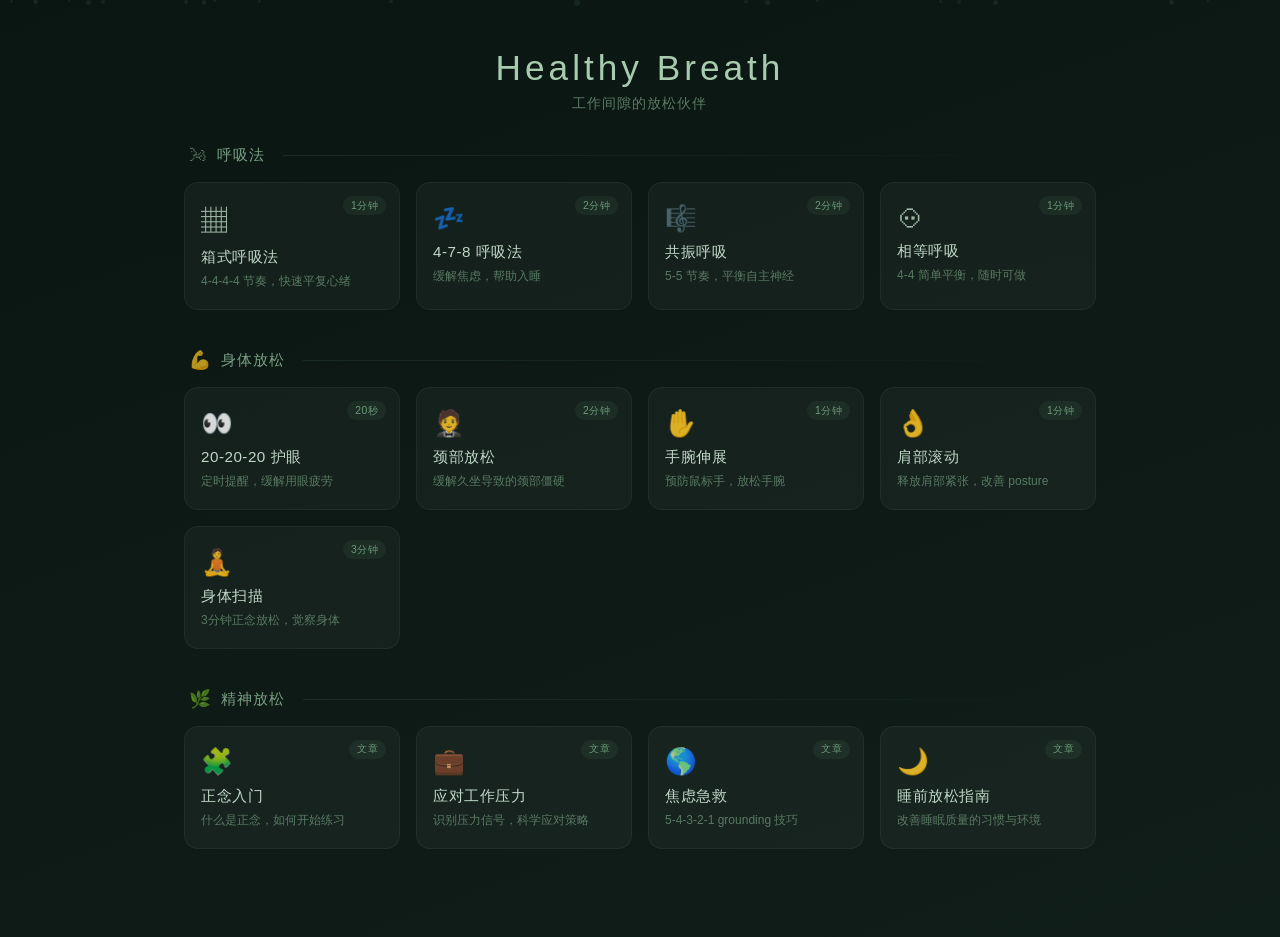
==== commit f40b5280: "扩展为多功能放松平台：4种呼吸法+5种身体放松+4篇精神放松文章" ====
--- a/index.html
+++ b/index.html
@@ -3,116 +3,130 @@
 <head>
   <meta charset="UTF-8">
   <meta name="viewport" content="width=device-width, initial-scale=1.0">
-  <title>Healthy Breath - 箱式呼吸法</title>
+  <title>Healthy Breath - 放松与呼吸</title>
   <link rel="stylesheet" href="css/style.css">
 </head>
-<body>
-  <!-- 背景粒子 -->
+<body class="home-body">
   <div class="particles" id="particles"></div>
 
-  <!-- 呼吸波纹 -->
-  <div class="ripple-bg">
-    <div class="ripple-ring"></div>
-    <div class="ripple-ring"></div>
-    <div class="ripple-ring"></div>
-  </div>
+  <header class="home-header">
+    <h1>Healthy Breath</h1>
+    <p>工作间隙的放松伙伴</p>
+  </header>
 
-  <!-- 庆祝动画 -->
-  <div class="celebration" id="celebration"></div>
+  <main class="home-content">
+    <!-- 呼吸法 -->
+    <section class="category">
+      <h2 class="category-title">
+        <span class="cat-icon">&#127788;</span>
+        呼吸法
+        <span class="cat-line"></span>
+      </h2>
+      <div class="card-grid four-col">
+        <a href="breathing/box.html" class="card">
+          <div class="card-icon">&#9638;</div>
+          <div class="card-title">箱式呼吸法</div>
+          <div class="card-desc">4-4-4-4 节奏，快速平复心绪</div>
+          <span class="card-tag">1分钟</span>
+        </a>
+        <a href="breathing/four-seven-eight.html" class="card">
+          <div class="card-icon">&#128164;</div>
+          <div class="card-title">4-7-8 呼吸法</div>
+          <div class="card-desc">缓解焦虑，帮助入睡</div>
+          <span class="card-tag">2分钟</span>
+        </a>
+        <a href="breathing/resonant.html" class="card">
+          <div class="card-icon">&#127932;</div>
+          <div class="card-title">共振呼吸</div>
+          <div class="card-desc">5-5 节奏，平衡自主神经</div>
+          <span class="card-tag">2分钟</span>
+        </a>
+        <a href="breathing/equal.html" class="card">
+          <div class="card-icon">&#9863;</div>
+          <div class="card-title">相等呼吸</div>
+          <div class="card-desc">4-4 简单平衡，随时可做</div>
+          <span class="card-tag">1分钟</span>
+        </a>
+      </div>
+    </section>
 
-  <div class="container">
-    <h1>Healthy Breath</h1>
-    <p class="subtitle">箱式呼吸法 · 放松身心</p>
+    <!-- 身体放松 -->
+    <section class="category">
+      <h2 class="category-title">
+        <span class="cat-icon">&#128170;</span>
+        身体放松
+        <span class="cat-line"></span>
+      </h2>
+      <div class="card-grid">
+        <a href="exercises/eye-rest.html" class="card">
+          <div class="card-icon">&#128064;</div>
+          <div class="card-title">20-20-20 护眼</div>
+          <div class="card-desc">定时提醒，缓解用眼疲劳</div>
+          <span class="card-tag">20秒</span>
+        </a>
+        <a href="exercises/neck-stretch.html" class="card">
+          <div class="card-icon">&#129333;</div>
+          <div class="card-title">颈部放松</div>
+          <div class="card-desc">缓解久坐导致的颈部僵硬</div>
+          <span class="card-tag">2分钟</span>
+        </a>
+        <a href="exercises/wrist-stretch.html" class="card">
+          <div class="card-icon">&#9995;</div>
+          <div class="card-title">手腕伸展</div>
+          <div class="card-desc">预防鼠标手，放松手腕</div>
+          <span class="card-tag">1分钟</span>
+        </a>
+        <a href="exercises/shoulder-roll.html" class="card">
+          <div class="card-icon">&#128076;</div>
+          <div class="card-title">肩部滚动</div>
+          <div class="card-desc">释放肩部紧张，改善 posture</div>
+          <span class="card-tag">1分钟</span>
+        </a>
+        <a href="exercises/body-scan.html" class="card">
+          <div class="card-icon">&#129496;</div>
+          <div class="card-title">身体扫描</div>
+          <div class="card-desc">3分钟正念放松，觉察身体</div>
+          <span class="card-tag">3分钟</span>
+        </a>
+      </div>
+    </section>
 
-    <div class="breath-stage">
-      <svg class="ring-track" viewBox="0 0 280 280">
-        <circle cx="140" cy="140" r="135"/>
-        <defs>
-          <linearGradient id="ringGradient" x1="0%" y1="0%" x2="100%" y2="100%">
-            <stop offset="0%" stop-color="#4a7a5a"/>
-            <stop offset="100%" stop-color="#6a9a7a"/>
-          </linearGradient>
-        </defs>
-      </svg>
-      <svg class="ring-progress" viewBox="0 0 280 280">
-        <circle cx="140" cy="140" r="135"/>
-      </svg>
-      <div class="breath-circle" id="breathCircle"></div>
-      <div class="breath-label" id="breathLabel">准备</div>
-    </div>
+    <!-- 精神放松 -->
+    <section class="category">
+      <h2 class="category-title">
+        <span class="cat-icon">&#127807;</span>
+        精神放松
+        <span class="cat-line"></span>
+      </h2>
+      <div class="card-grid four-col">
+        <a href="articles/mindfulness.html" class="card">
+          <div class="card-icon">&#129513;</div>
+          <div class="card-title">正念入门</div>
+          <div class="card-desc">什么是正念，如何开始练习</div>
+          <span class="card-tag">文章</span>
+        </a>
+        <a href="articles/work-stress.html" class="card">
+          <div class="card-icon">&#128188;</div>
+          <div class="card-title">应对工作压力</div>
+          <div class="card-desc">识别压力信号，科学应对策略</div>
+          <span class="card-tag">文章</span>
+        </a>
+        <a href="articles/anxiety-grounding.html" class="card">
+          <div class="card-icon">&#127758;</div>
+          <div class="card-title">焦虑急救</div>
+          <div class="card-desc">5-4-3-2-1 grounding 技巧</div>
+          <span class="card-tag">文章</span>
+        </a>
+        <a href="articles/sleep-relax.html" class="card">
+          <div class="card-icon">&#127769;</div>
+          <div class="card-title">睡前放松指南</div>
+          <div class="card-desc">改善睡眠质量的习惯与环境</div>
+          <span class="card-tag">文章</span>
+        </a>
+      </div>
+    </section>
+  </main>
 
-    <div class="timer" id="timer">--</div>
-
-    <div class="phase-dots">
-      <div class="phase-dot"></div>
-      <div class="phase-dot"></div>
-      <div class="phase-dot"></div>
-      <div class="phase-dot"></div>
-    </div>
-
-    <div class="controls">
-      <div class="settings-row">
-        <div class="setting-item">
-          <label for="cycleSelect">循环</label>
-          <select id="cycleSelect">
-            <option value="3">3 次</option>
-            <option value="5" selected>5 次</option>
-            <option value="10">10 次</option>
-            <option value="15">15 次</option>
-            <option value="20">20 次</option>
-            <option value="30">30 次</option>
-            <option value="999">无限</option>
-          </select>
-        </div>
-        <div class="setting-item">
-          <label class="toggle-sound">
-            <input type="checkbox" id="soundToggle" checked>
-            <span>音效</span>
-          </label>
-        </div>
-      </div>
-
-      <button class="btn btn-start" id="actionBtn">开始</button>
-    </div>
-
-    <div class="stats-bar">
-      <div class="stat">
-        <div class="stat-value" id="elapsedStat">00:00</div>
-        <div class="stat-label">已用时</div>
-      </div>
-      <div class="stat">
-        <div class="stat-value" id="cycleInfo">-</div>
-        <div class="stat-label">进度</div>
-      </div>
-    </div>
-
-    <div class="instruction-card">
-      <h3>箱式呼吸法 (4-4-4-4)</h3>
-      <div class="breath-flow">
-        <div class="flow-step">
-          <div class="step-icon">吸</div>
-          <div class="step-name">4秒</div>
-        </div>
-        <div class="flow-arrow">→</div>
-        <div class="flow-step">
-          <div class="step-icon">屏</div>
-          <div class="step-name">4秒</div>
-        </div>
-        <div class="flow-arrow">→</div>
-        <div class="flow-step">
-          <div class="step-icon">呼</div>
-          <div class="step-name">4秒</div>
-        </div>
-        <div class="flow-arrow">→</div>
-        <div class="flow-step">
-          <div class="step-icon">屏</div>
-          <div class="step-name">4秒</div>
-        </div>
-      </div>
-    </div>
-  </div>
-
-  <script src="js/script.js"></script>
   <script>
     (function initParticles() {
       const container = document.getElementById('particles');
--- a/css/style.css
+++ b/css/style.css
@@ -6,16 +6,12 @@
 
 body {
   min-height: 100vh;
-  display: flex;
-  flex-direction: column;
-  align-items: center;
-  justify-content: center;
   font-family: -apple-system, BlinkMacSystemFont, 'Segoe UI', 'PingFang SC', 'Microsoft YaHei', sans-serif;
   background: linear-gradient(160deg, #0a1612 0%, #111f1a 30%, #162a22 50%, #111f1a 70%, #0a1612 100%);
   background-size: 400% 400%;
   animation: gradientShift 20s ease infinite;
   color: #b8d4c0;
-  overflow: hidden;
+  overflow-x: hidden;
 }
 
 @keyframes gradientShift {
@@ -24,103 +20,243 @@
   100% { background-position: 0% 50%; }
 }
 
-/* 背景粒子 */
-.particles {
-  position: fixed;
-  inset: 0;
-  pointer-events: none;
-  z-index: 0;
-}
-
-.particle {
-  position: absolute;
-  border-radius: 50%;
-  background: rgba(100, 160, 120, 0.15);
-  animation: floatUp linear infinite;
-}
-
-@keyframes floatUp {
-  0% {
-    transform: translateY(100vh) scale(0);
-    opacity: 0;
-  }
-  10% { opacity: 1; }
-  90% { opacity: 0.3; }
-  100% {
-    transform: translateY(-10vh) scale(1);
-    opacity: 0;
-  }
-}
-
-/* 呼吸波纹背景 */
-.ripple-bg {
-  position: fixed;
-  top: 50%;
-  left: 50%;
-  transform: translate(-50%, -50%);
-  width: 600px;
-  height: 600px;
-  pointer-events: none;
-  z-index: 0;
-}
-
-.ripple-ring {
-  position: absolute;
-  top: 50%;
-  left: 50%;
-  transform: translate(-50%, -50%);
-  border: 1px solid rgba(100, 160, 120, 0.08);
-  border-radius: 50%;
+/* ===== 导航栏 ===== */
+.navbar {
+  position: sticky;
+  top: 0;
+  z-index: 50;
+  display: flex;
+  align-items: center;
+  justify-content: space-between;
+  padding: 0.8rem 1.5rem;
+  background: rgba(10, 22, 18, 0.85);
+  backdrop-filter: blur(12px);
+  border-bottom: 1px solid rgba(100, 160, 120, 0.08);
+}
+
+.navbar-left {
+  display: flex;
+  align-items: center;
+  gap: 0.8rem;
+}
+
+.nav-back {
+  display: inline-flex;
+  align-items: center;
+  justify-content: center;
+  width: 36px;
+  height: 36px;
+  border-radius: 10px;
+  background: rgba(255, 255, 255, 0.05);
+  border: 1px solid rgba(255, 255, 255, 0.08);
+  color: #8ab898;
+  text-decoration: none;
+  font-size: 1.1rem;
+  transition: all 0.25s ease;
+}
+
+.nav-back:hover {
+  background: rgba(100, 160, 120, 0.12);
+  transform: translateX(-2px);
+}
+
+.nav-title {
+  font-size: 1.1rem;
+  font-weight: 400;
+  color: #a8cbb0;
+  letter-spacing: 1px;
+}
+
+.nav-home-link {
+  font-size: 0.85rem;
+  color: #5a7a64;
+  text-decoration: none;
+  transition: color 0.25s;
+}
+
+.nav-home-link:hover {
+  color: #8ab898;
+}
+
+/* ===== 主页 ===== */
+.home-body {
+  display: flex;
+  flex-direction: column;
+  align-items: center;
+  min-height: 100vh;
+}
+
+.home-header {
+  text-align: center;
+  padding: 3rem 1.5rem 2rem;
+}
+
+.home-header h1 {
+  font-size: 2.2rem;
+  font-weight: 300;
+  letter-spacing: 4px;
+  color: #a8cbb0;
+  margin-bottom: 0.4rem;
+}
+
+.home-header p {
+  font-size: 0.9rem;
+  color: #5a7a64;
+  letter-spacing: 1px;
+}
+
+.home-content {
+  width: 100%;
+  max-width: 960px;
+  padding: 0 1.5rem 3rem;
+}
+
+.category {
+  margin-bottom: 2.5rem;
+}
+
+.category-title {
+  display: flex;
+  align-items: center;
+  gap: 0.6rem;
+  font-size: 0.95rem;
+  font-weight: 400;
+  color: #7a9e84;
+  margin-bottom: 1rem;
+  padding-left: 0.3rem;
+  letter-spacing: 1px;
+}
+
+.category-title .cat-icon {
+  font-size: 1.1rem;
+  opacity: 0.7;
+}
+
+.category-title .cat-line {
+  flex: 1;
+  height: 1px;
+  background: linear-gradient(90deg, rgba(100, 160, 120, 0.15), transparent);
+  margin-left: 0.5rem;
+}
+
+.card-grid {
+  display: grid;
+  grid-template-columns: repeat(auto-fill, minmax(200px, 1fr));
+  gap: 1rem;
+}
+
+.card-grid.four-col {
+  grid-template-columns: repeat(auto-fill, minmax(180px, 1fr));
+}
+
+.card {
+  display: flex;
+  flex-direction: column;
+  align-items: flex-start;
+  padding: 1.2rem 1rem;
+  background: rgba(255, 255, 255, 0.035);
+  border: 1px solid rgba(255, 255, 255, 0.05);
+  border-radius: 14px;
+  text-decoration: none;
+  color: inherit;
+  transition: all 0.3s ease;
+  position: relative;
+  overflow: hidden;
+}
+
+.card::before {
+  content: '';
+  position: absolute;
+  top: 0;
+  left: 0;
+  right: 0;
+  height: 2px;
+  background: linear-gradient(90deg, transparent, rgba(100, 160, 120, 0.3), transparent);
   opacity: 0;
-}
-
-.ripple-ring.active {
-  animation: rippleExpand 4s ease-out infinite;
-}
-
-.ripple-ring.active:nth-child(2) { animation-delay: 1.3s; }
-.ripple-ring.active:nth-child(3) { animation-delay: 2.6s; }
-
-@keyframes rippleExpand {
-  0% {
-    width: 200px;
-    height: 200px;
-    opacity: 0.4;
-    border-width: 2px;
-  }
-  100% {
-    width: 580px;
-    height: 580px;
-    opacity: 0;
-    border-width: 0.5px;
-  }
-}
-
-.container {
-  position: relative;
-  z-index: 1;
+  transition: opacity 0.3s;
+}
+
+.card:hover {
+  background: rgba(255, 255, 255, 0.06);
+  border-color: rgba(100, 160, 120, 0.15);
+  transform: translateY(-3px);
+  box-shadow: 0 8px 30px rgba(0, 0, 0, 0.2);
+}
+
+.card:hover::before {
+  opacity: 1;
+}
+
+.card-icon {
+  font-size: 1.6rem;
+  margin-bottom: 0.6rem;
+  opacity: 0.85;
+}
+
+.card-title {
+  font-size: 0.95rem;
+  font-weight: 400;
+  color: #c0d8c8;
+  margin-bottom: 0.25rem;
+  letter-spacing: 0.5px;
+}
+
+.card-desc {
+  font-size: 0.75rem;
+  color: #5a7a64;
+  line-height: 1.5;
+}
+
+.card-tag {
+  position: absolute;
+  top: 0.8rem;
+  right: 0.8rem;
+  font-size: 0.65rem;
+  padding: 0.15rem 0.5rem;
+  border-radius: 20px;
+  background: rgba(100, 160, 120, 0.1);
+  color: #6a9a78;
+  letter-spacing: 0.5px;
+}
+
+/* ===== 内容页通用 ===== */
+.page-body {
+  display: flex;
+  flex-direction: column;
+  align-items: center;
+  min-height: 100vh;
+}
+
+.page-content {
+  width: 100%;
+  max-width: 600px;
+  padding: 2rem 1.5rem 3rem;
   text-align: center;
-  padding: 2rem;
-  max-width: 500px;
-  width: 100%;
-}
-
-h1 {
-  font-size: 2rem;
+}
+
+.page-title {
+  font-size: 1.6rem;
   font-weight: 300;
+  color: #a8cbb0;
   margin-bottom: 0.3rem;
-  letter-spacing: 3px;
-  color: #a8cbb0;
-}
-
-.subtitle {
+  letter-spacing: 2px;
+}
+
+.page-subtitle {
   font-size: 0.85rem;
-  color: #6a9a78;
-  margin-bottom: 2.5rem;
-  letter-spacing: 1px;
-}
-
-/* 环形进度 + 呼吸圆 */
+  color: #5a7a64;
+  margin-bottom: 2rem;
+}
+
+.page-desc {
+  font-size: 0.9rem;
+  color: #7a9e84;
+  line-height: 1.8;
+  margin-bottom: 2rem;
+  padding: 0 0.5rem;
+}
+
+/* ===== 呼吸法通用 ===== */
 .breath-stage {
   position: relative;
   width: 280px;
@@ -187,48 +323,53 @@
   animation: holdEmpty 4s linear forwards;
 }
 
+/* 可变动画时长 */
+.breath-circle.inhale-slow {
+  animation: inhale 5s ease-in-out forwards;
+}
+
+.breath-circle.hold-slow {
+  animation: hold 5s linear forwards;
+}
+
+.breath-circle.exhale-slow {
+  animation: exhale 5s ease-in-out forwards;
+}
+
+.breath-circle.hold-empty-slow {
+  animation: holdEmpty 5s linear forwards;
+}
+
+.breath-circle.inhale-fast {
+  animation: inhale 4s ease-in-out forwards;
+}
+
+.breath-circle.exhale-long {
+  animation: exhale 8s ease-in-out forwards;
+}
+
+.breath-circle.hold-long {
+  animation: hold 7s linear forwards;
+}
+
 @keyframes inhale {
-  from {
-    width: 140px; height: 140px;
-    box-shadow: 0 0 30px rgba(80, 140, 100, 0.15), 0 0 60px rgba(80, 140, 100, 0.08);
-  }
-  to {
-    width: 220px; height: 220px;
-    box-shadow: 0 0 50px rgba(110, 170, 130, 0.25), 0 0 100px rgba(110, 170, 130, 0.12);
-  }
+  from { width: 140px; height: 140px; box-shadow: 0 0 30px rgba(80, 140, 100, 0.15), 0 0 60px rgba(80, 140, 100, 0.08); }
+  to { width: 220px; height: 220px; box-shadow: 0 0 50px rgba(110, 170, 130, 0.25), 0 0 100px rgba(110, 170, 130, 0.12); }
 }
 
 @keyframes hold {
-  from {
-    width: 220px; height: 220px;
-    box-shadow: 0 0 50px rgba(110, 170, 130, 0.25), 0 0 100px rgba(110, 170, 130, 0.12);
-  }
-  to {
-    width: 220px; height: 220px;
-    box-shadow: 0 0 50px rgba(110, 170, 130, 0.25), 0 0 100px rgba(110, 170, 130, 0.12);
-  }
+  from { width: 220px; height: 220px; box-shadow: 0 0 50px rgba(110, 170, 130, 0.25), 0 0 100px rgba(110, 170, 130, 0.12); }
+  to { width: 220px; height: 220px; box-shadow: 0 0 50px rgba(110, 170, 130, 0.25), 0 0 100px rgba(110, 170, 130, 0.12); }
 }
 
 @keyframes exhale {
-  from {
-    width: 220px; height: 220px;
-    box-shadow: 0 0 50px rgba(110, 170, 130, 0.25), 0 0 100px rgba(110, 170, 130, 0.12);
-  }
-  to {
-    width: 140px; height: 140px;
-    box-shadow: 0 0 30px rgba(80, 140, 100, 0.15), 0 0 60px rgba(80, 140, 100, 0.08);
-  }
+  from { width: 220px; height: 220px; box-shadow: 0 0 50px rgba(110, 170, 130, 0.25), 0 0 100px rgba(110, 170, 130, 0.12); }
+  to { width: 140px; height: 140px; box-shadow: 0 0 30px rgba(80, 140, 100, 0.15), 0 0 60px rgba(80, 140, 100, 0.08); }
 }
 
 @keyframes holdEmpty {
-  from {
-    width: 140px; height: 140px;
-    box-shadow: 0 0 30px rgba(80, 140, 100, 0.15), 0 0 60px rgba(80, 140, 100, 0.08);
-  }
-  to {
-    width: 140px; height: 140px;
-    box-shadow: 0 0 30px rgba(80, 140, 100, 0.15), 0 0 60px rgba(80, 140, 100, 0.08);
-  }
+  from { width: 140px; height: 140px; box-shadow: 0 0 30px rgba(80, 140, 100, 0.15), 0 0 60px rgba(80, 140, 100, 0.08); }
+  to { width: 140px; height: 140px; box-shadow: 0 0 30px rgba(80, 140, 100, 0.15), 0 0 60px rgba(80, 140, 100, 0.08); }
 }
 
 .breath-label {
@@ -438,7 +579,6 @@
   box-shadow: 0 6px 25px rgba(42, 64, 80, 0.4);
 }
 
-/* 底部统计信息 */
 .stats-bar {
   display: flex;
   justify-content: center;
@@ -468,7 +608,6 @@
   letter-spacing: 1px;
 }
 
-/* 指令卡片 */
 .instruction-card {
   margin-top: 1.5rem;
   padding: 1rem 1.2rem;
@@ -522,7 +661,6 @@
   font-size: 0.8rem;
 }
 
-/* 完成庆祝动画 */
 .celebration {
   position: fixed;
   inset: 0;
@@ -549,9 +687,356 @@
   100% { transform: translate(var(--tx), var(--ty)) scale(0); opacity: 0; }
 }
 
-/* 响应式 */
-@media (max-width: 480px) {
-  h1 { font-size: 1.5rem; letter-spacing: 2px; }
+/* ===== 放松技巧通用 ===== */
+.exercise-area {
+  margin: 2rem 0;
+}
+
+.exercise-visual {
+  width: 220px;
+  height: 220px;
+  margin: 0 auto 1.5rem;
+  position: relative;
+}
+
+.exercise-guide-text {
+  font-size: 1.1rem;
+  color: #a8cbb0;
+  min-height: 2rem;
+  margin-bottom: 1rem;
+}
+
+.exercise-timer {
+  font-size: 3.5rem;
+  font-weight: 200;
+  color: #8ab898;
+  font-variant-numeric: tabular-nums;
+  margin-bottom: 1.5rem;
+}
+
+/* 20-20-20 */
+.eye-illustration {
+  width: 180px;
+  height: 180px;
+  margin: 0 auto;
+  border-radius: 50%;
+  border: 2px solid rgba(100, 160, 120, 0.2);
+  display: flex;
+  align-items: center;
+  justify-content: center;
+  position: relative;
+}
+
+.eye-illustration .eye-ball {
+  width: 80px;
+  height: 80px;
+  border-radius: 50%;
+  background: radial-gradient(circle at 35% 35%, rgba(110, 170, 130, 0.3), rgba(60, 110, 80, 0.1));
+  border: 1px solid rgba(100, 160, 120, 0.15);
+  position: relative;
+}
+
+.eye-illustration .eye-ball::after {
+  content: '';
+  position: absolute;
+  top: 35%;
+  left: 35%;
+  width: 20px;
+  height: 20px;
+  border-radius: 50%;
+  background: rgba(120, 190, 150, 0.4);
+}
+
+.eye-illustration.resting {
+  border-color: rgba(100, 160, 120, 0.4);
+  box-shadow: 0 0 40px rgba(80, 140, 100, 0.15);
+  animation: eyeRest 2s ease-in-out infinite;
+}
+
+@keyframes eyeRest {
+  0%, 100% { transform: scale(1); }
+  50% { transform: scale(1.05); }
+}
+
+/* 颈部放松 */
+.neck-figure {
+  width: 160px;
+  height: 200px;
+  margin: 0 auto;
+  position: relative;
+}
+
+.neck-head {
+  width: 60px;
+  height: 60px;
+  border-radius: 50%;
+  background: radial-gradient(circle at 40% 40%, rgba(110, 170, 130, 0.25), rgba(60, 110, 80, 0.1));
+  border: 1px solid rgba(100, 160, 120, 0.15);
+  position: absolute;
+  top: 0;
+  left: 50%;
+  transform: translateX(-50%);
+  transition: transform 1.5s ease-in-out;
+}
+
+.neck-body-line {
+  width: 2px;
+  height: 100px;
+  background: rgba(100, 160, 120, 0.15);
+  position: absolute;
+  top: 55px;
+  left: 50%;
+  transform: translateX(-50%);
+}
+
+.neck-head.tilt-left { transform: translateX(-50%) rotate(-20deg); }
+.neck-head.tilt-right { transform: translateX(-50%) rotate(20deg); }
+.neck-head.tilt-forward { transform: translateX(-50%) translateY(10px); }
+.neck-head.tilt-back { transform: translateX(-50%) translateY(-8px); }
+.neck-head.circle { animation: neckCircle 4s linear infinite; }
+
+@keyframes neckCircle {
+  0% { transform: translateX(-50%) rotate(0deg); }
+  25% { transform: translateX(-50%) rotate(-20deg); }
+  50% { transform: translateX(-50%) rotate(0deg); }
+  75% { transform: translateX(-50%) rotate(20deg); }
+  100% { transform: translateX(-50%) rotate(0deg); }
+}
+
+/* 手腕伸展 */
+.wrist-hands {
+  display: flex;
+  justify-content: center;
+  gap: 2rem;
+  margin: 1rem 0;
+}
+
+.wrist-hand {
+  width: 60px;
+  height: 80px;
+  border-radius: 12px;
+  background: rgba(100, 160, 120, 0.08);
+  border: 1px solid rgba(100, 160, 120, 0.12);
+  position: relative;
+  transition: transform 1s ease-in-out;
+}
+
+.wrist-hand::before {
+  content: '';
+  position: absolute;
+  bottom: -20px;
+  left: 50%;
+  transform: translateX(-50%);
+  width: 30px;
+  height: 25px;
+  border-radius: 8px;
+  background: rgba(100, 160, 120, 0.06);
+  border: 1px solid rgba(100, 160, 120, 0.1);
+}
+
+.wrist-hand.flex-up { transform: rotate(-30deg); }
+.wrist-hand.flex-down { transform: rotate(30deg); }
+.wrist-hand.shake { animation: wristShake 0.5s ease-in-out infinite; }
+
+@keyframes wristShake {
+  0%, 100% { transform: rotate(0deg); }
+  25% { transform: rotate(-10deg); }
+  75% { transform: rotate(10deg); }
+}
+
+/* 肩部滚动 */
+.shoulder-figure {
+  width: 140px;
+  height: 160px;
+  margin: 0 auto;
+  position: relative;
+}
+
+.shoulder-left, .shoulder-right {
+  width: 50px;
+  height: 50px;
+  border-radius: 50%;
+  background: rgba(100, 160, 120, 0.1);
+  border: 1px solid rgba(100, 160, 120, 0.15);
+  position: absolute;
+  top: 20px;
+  transition: transform 1.5s ease-in-out;
+}
+
+.shoulder-left { left: 10px; }
+.shoulder-right { right: 10px; }
+
+.shoulder-torso {
+  width: 80px;
+  height: 90px;
+  border-radius: 10px;
+  background: rgba(100, 160, 120, 0.05);
+  border: 1px solid rgba(100, 160, 120, 0.1);
+  position: absolute;
+  bottom: 0;
+  left: 50%;
+  transform: translateX(-50%);
+}
+
+.shoulder-left.roll-back { transform: translateY(-10px) rotate(-15deg); }
+.shoulder-left.roll-forward { transform: translateY(5px) rotate(10deg); }
+.shoulder-right.roll-back { transform: translateY(-10px) rotate(15deg); }
+.shoulder-right.roll-forward { transform: translateY(5px) rotate(-10deg); }
+
+/* 身体扫描 */
+.body-scan-figure {
+  width: 140px;
+  height: 220px;
+  margin: 0 auto;
+  position: relative;
+}
+
+.scan-body {
+  width: 70px;
+  height: 180px;
+  border-radius: 35px;
+  background: rgba(100, 160, 120, 0.06);
+  border: 1px solid rgba(100, 160, 120, 0.1);
+  position: absolute;
+  bottom: 0;
+  left: 50%;
+  transform: translateX(-50%);
+}
+
+.scan-head {
+  width: 50px;
+  height: 50px;
+  border-radius: 50%;
+  background: rgba(100, 160, 120, 0.08);
+  border: 1px solid rgba(100, 160, 120, 0.12);
+  position: absolute;
+  top: 0;
+  left: 50%;
+  transform: translateX(-50%);
+}
+
+.scan-highlight {
+  position: absolute;
+  left: 50%;
+  transform: translateX(-50%);
+  width: 80px;
+  height: 30px;
+  border-radius: 15px;
+  background: rgba(120, 190, 150, 0.15);
+  box-shadow: 0 0 20px rgba(120, 190, 150, 0.1);
+  transition: top 2s ease-in-out;
+}
+
+/* ===== 文章页面 ===== */
+.article-body {
+  text-align: left;
+  line-height: 1.9;
+  color: #a0b8a8;
+}
+
+.article-body h2 {
+  font-size: 1.15rem;
+  font-weight: 400;
+  color: #c0d8c8;
+  margin: 2rem 0 0.8rem;
+  padding-bottom: 0.4rem;
+  border-bottom: 1px solid rgba(100, 160, 120, 0.1);
+  letter-spacing: 0.5px;
+}
+
+.article-body h3 {
+  font-size: 1rem;
+  font-weight: 400;
+  color: #b0d0b8;
+  margin: 1.5rem 0 0.6rem;
+}
+
+.article-body p {
+  margin-bottom: 1rem;
+  font-size: 0.95rem;
+}
+
+.article-body ul, .article-body ol {
+  margin: 0.8rem 0 1rem 1.2rem;
+  padding-left: 0.5rem;
+}
+
+.article-body li {
+  margin-bottom: 0.5rem;
+  font-size: 0.95rem;
+}
+
+.article-body blockquote {
+  margin: 1.2rem 0;
+  padding: 0.8rem 1.2rem;
+  border-left: 3px solid rgba(100, 160, 120, 0.25);
+  background: rgba(100, 160, 120, 0.04);
+  border-radius: 0 8px 8px 0;
+  color: #8ab898;
+  font-style: italic;
+}
+
+.article-body strong {
+  color: #c0d8c8;
+  font-weight: 500;
+}
+
+.article-body .tip-box {
+  margin: 1.2rem 0;
+  padding: 1rem 1.2rem;
+  background: rgba(100, 160, 120, 0.05);
+  border: 1px solid rgba(100, 160, 120, 0.1);
+  border-radius: 10px;
+}
+
+.article-body .tip-box-title {
+  font-size: 0.85rem;
+  color: #8ab898;
+  margin-bottom: 0.5rem;
+  display: flex;
+  align-items: center;
+  gap: 0.4rem;
+}
+
+.article-source {
+  margin-top: 2rem;
+  padding-top: 1rem;
+  border-top: 1px solid rgba(100, 160, 120, 0.1);
+  font-size: 0.75rem;
+  color: #4a6a54;
+}
+
+/* ===== 粒子背景 ===== */
+.particles {
+  position: fixed;
+  inset: 0;
+  pointer-events: none;
+  z-index: 0;
+}
+
+.particle {
+  position: absolute;
+  border-radius: 50%;
+  background: rgba(100, 160, 120, 0.12);
+  animation: floatUp linear infinite;
+}
+
+@keyframes floatUp {
+  0% { transform: translateY(100vh) scale(0); opacity: 0; }
+  10% { opacity: 1; }
+  90% { opacity: 0.3; }
+  100% { transform: translateY(-10vh) scale(1); opacity: 0; }
+}
+
+/* ===== 响应式 ===== */
+@media (max-width: 640px) {
+  .card-grid { grid-template-columns: repeat(2, 1fr); }
+  .card-grid.four-col { grid-template-columns: repeat(2, 1fr); }
+  .home-header h1 { font-size: 1.8rem; }
+  .navbar { padding: 0.7rem 1rem; }
+  .nav-title { font-size: 1rem; }
+  .page-content { padding: 1.5rem 1rem 2rem; }
+  .page-title { font-size: 1.3rem; }
   .breath-stage { width: 240px; height: 240px; }
   .breath-circle { width: 120px; height: 120px; }
   @keyframes inhale { from { width: 120px; height: 120px; } to { width: 190px; height: 190px; } }
@@ -562,4 +1047,10 @@
   .settings-row { gap: 0.6rem; }
   .setting-item { padding: 0.5rem 0.8rem; }
   .stats-bar { gap: 1.2rem; padding: 0.6rem 1rem; }
-}
+  .article-body { line-height: 1.75; }
+}
+
+@media (max-width: 400px) {
+  .card-grid { grid-template-columns: 1fr; }
+  .card-grid.four-col { grid-template-columns: 1fr; }
+}
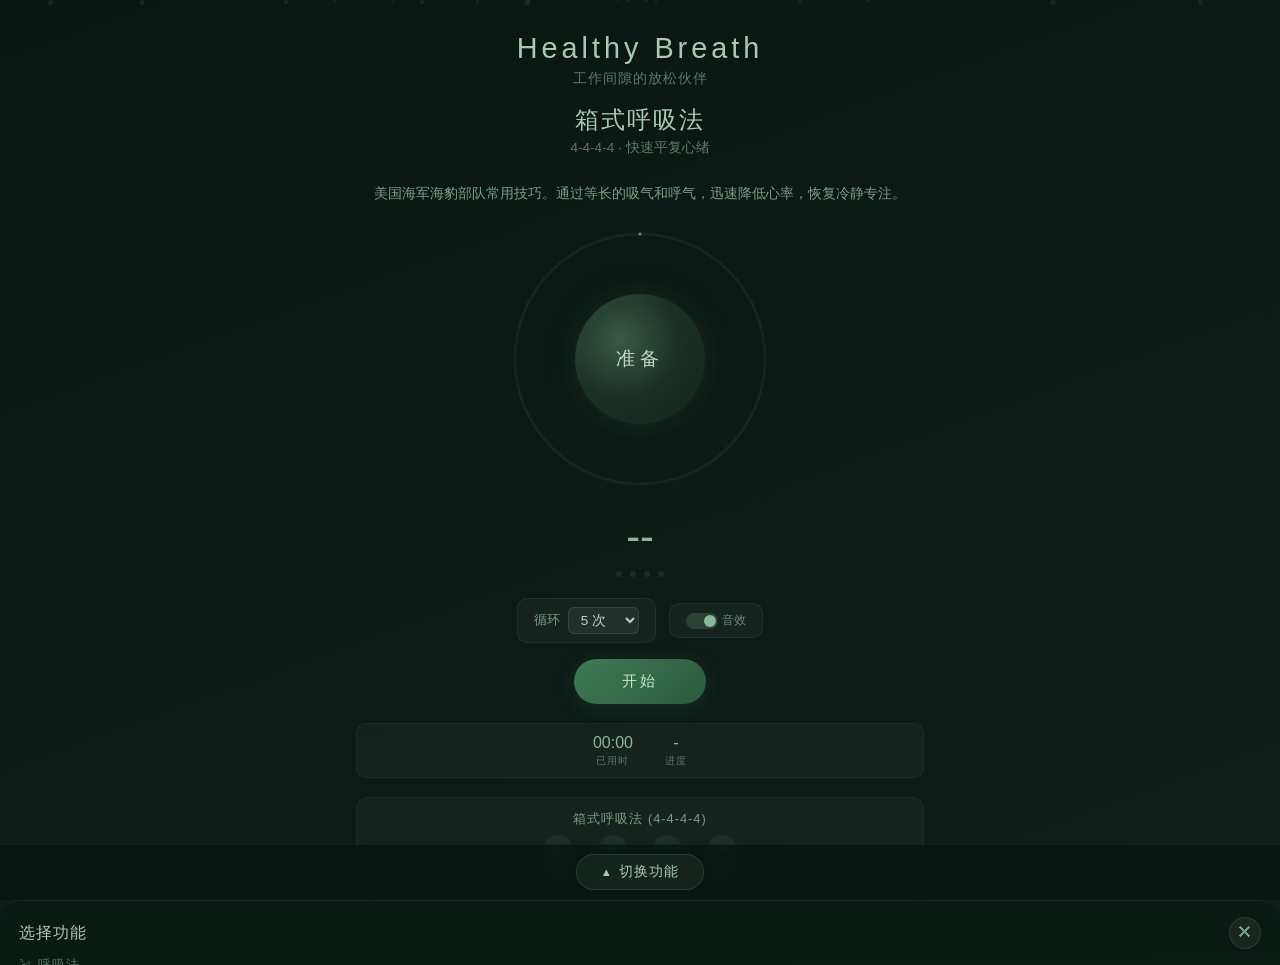
==== commit 4dcbd582: "重写为单页 SPA：默认箱式呼吸法+底部切换面板+平滑动画" ====
--- a/index.html
+++ b/index.html
@@ -6,131 +6,382 @@
   <title>Healthy Breath - 放松与呼吸</title>
   <link rel="stylesheet" href="css/style.css">
 </head>
-<body class="home-body">
+<body class="spa-body">
   <div class="particles" id="particles"></div>
 
-  <header class="home-header">
+  <header class="spa-header">
     <h1>Healthy Breath</h1>
     <p>工作间隙的放松伙伴</p>
   </header>
 
-  <main class="home-content">
-    <!-- 呼吸法 -->
-    <section class="category">
-      <h2 class="category-title">
-        <span class="cat-icon">&#127788;</span>
-        呼吸法
-        <span class="cat-line"></span>
-      </h2>
-      <div class="card-grid four-col">
-        <a href="breathing/box.html" class="card">
-          <div class="card-icon">&#9638;</div>
-          <div class="card-title">箱式呼吸法</div>
-          <div class="card-desc">4-4-4-4 节奏，快速平复心绪</div>
-          <span class="card-tag">1分钟</span>
-        </a>
-        <a href="breathing/four-seven-eight.html" class="card">
-          <div class="card-icon">&#128164;</div>
-          <div class="card-title">4-7-8 呼吸法</div>
-          <div class="card-desc">缓解焦虑，帮助入睡</div>
-          <span class="card-tag">2分钟</span>
-        </a>
-        <a href="breathing/resonant.html" class="card">
-          <div class="card-icon">&#127932;</div>
-          <div class="card-title">共振呼吸</div>
-          <div class="card-desc">5-5 节奏，平衡自主神经</div>
-          <span class="card-tag">2分钟</span>
-        </a>
-        <a href="breathing/equal.html" class="card">
-          <div class="card-icon">&#9863;</div>
-          <div class="card-title">相等呼吸</div>
-          <div class="card-desc">4-4 简单平衡，随时可做</div>
-          <span class="card-tag">1分钟</span>
-        </a>
-      </div>
-    </section>
-
-    <!-- 身体放松 -->
-    <section class="category">
-      <h2 class="category-title">
-        <span class="cat-icon">&#128170;</span>
-        身体放松
-        <span class="cat-line"></span>
-      </h2>
-      <div class="card-grid">
-        <a href="exercises/eye-rest.html" class="card">
-          <div class="card-icon">&#128064;</div>
-          <div class="card-title">20-20-20 护眼</div>
-          <div class="card-desc">定时提醒，缓解用眼疲劳</div>
-          <span class="card-tag">20秒</span>
-        </a>
-        <a href="exercises/neck-stretch.html" class="card">
-          <div class="card-icon">&#129333;</div>
-          <div class="card-title">颈部放松</div>
-          <div class="card-desc">缓解久坐导致的颈部僵硬</div>
-          <span class="card-tag">2分钟</span>
-        </a>
-        <a href="exercises/wrist-stretch.html" class="card">
-          <div class="card-icon">&#9995;</div>
-          <div class="card-title">手腕伸展</div>
-          <div class="card-desc">预防鼠标手，放松手腕</div>
-          <span class="card-tag">1分钟</span>
-        </a>
-        <a href="exercises/shoulder-roll.html" class="card">
-          <div class="card-icon">&#128076;</div>
-          <div class="card-title">肩部滚动</div>
-          <div class="card-desc">释放肩部紧张，改善 posture</div>
-          <span class="card-tag">1分钟</span>
-        </a>
-        <a href="exercises/body-scan.html" class="card">
-          <div class="card-icon">&#129496;</div>
-          <div class="card-title">身体扫描</div>
-          <div class="card-desc">3分钟正念放松，觉察身体</div>
-          <span class="card-tag">3分钟</span>
-        </a>
-      </div>
-    </section>
-
-    <!-- 精神放松 -->
-    <section class="category">
-      <h2 class="category-title">
-        <span class="cat-icon">&#127807;</span>
-        精神放松
-        <span class="cat-line"></span>
-      </h2>
-      <div class="card-grid four-col">
-        <a href="articles/mindfulness.html" class="card">
-          <div class="card-icon">&#129513;</div>
-          <div class="card-title">正念入门</div>
-          <div class="card-desc">什么是正念，如何开始练习</div>
-          <span class="card-tag">文章</span>
-        </a>
-        <a href="articles/work-stress.html" class="card">
-          <div class="card-icon">&#128188;</div>
-          <div class="card-title">应对工作压力</div>
-          <div class="card-desc">识别压力信号，科学应对策略</div>
-          <span class="card-tag">文章</span>
-        </a>
-        <a href="articles/anxiety-grounding.html" class="card">
-          <div class="card-icon">&#127758;</div>
-          <div class="card-title">焦虑急救</div>
-          <div class="card-desc">5-4-3-2-1 grounding 技巧</div>
-          <span class="card-tag">文章</span>
-        </a>
-        <a href="articles/sleep-relax.html" class="card">
-          <div class="card-icon">&#127769;</div>
-          <div class="card-title">睡前放松指南</div>
-          <div class="card-desc">改善睡眠质量的习惯与环境</div>
-          <span class="card-tag">文章</span>
-        </a>
-      </div>
-    </section>
+  <main class="main-stage" id="mainStage">
+
+    <!-- ========== 箱式呼吸法 ========== -->
+    <div class="module active" id="mod-box" data-type="breathing" data-config='{"phases":[{"name":"吸气","class":"inhale","duration":4000},{"name":"屏息","class":"hold","duration":4000},{"name":"呼气","class":"exhale","duration":4000},{"name":"屏息","class":"hold-empty","duration":4000}]}'>
+      <h2 class="mod-title">箱式呼吸法</h2>
+      <p class="mod-subtitle">4-4-4-4 · 快速平复心绪</p>
+      <p class="mod-desc">美国海军海豹部队常用技巧。通过等长的吸气和呼气，迅速降低心率，恢复冷静专注。</p>
+      <div class="breath-stage">
+        <svg class="ring-track" viewBox="0 0 260 260"><circle cx="130" cy="130" r="125"/><defs><linearGradient id="ringGradient" x1="0%" y1="0%" x2="100%" y2="100%"><stop offset="0%" stop-color="#4a7a5a"/><stop offset="100%" stop-color="#6a9a7a"/></linearGradient></defs></svg>
+        <svg class="ring-progress" viewBox="0 0 260 260"><circle cx="130" cy="130" r="125"/></svg>
+        <div class="breath-circle"></div>
+        <div class="breath-label">准备</div>
+      </div>
+      <div class="timer">--</div>
+      <div class="phase-dots"><div class="phase-dot"></div><div class="phase-dot"></div><div class="phase-dot"></div><div class="phase-dot"></div></div>
+      <div class="controls">
+        <div class="settings-row">
+          <div class="setting-item"><label>循环</label><select class="cycle-select"><option value="3">3 次</option><option value="5" selected>5 次</option><option value="10">10 次</option><option value="15">15 次</option><option value="20">20 次</option><option value="30">30 次</option><option value="999">无限</option></select></div>
+          <div class="setting-item"><label class="toggle-sound"><input type="checkbox" class="sound-toggle" checked><span>音效</span></label></div>
+        </div>
+        <button class="btn btn-start action-btn">开始</button>
+      </div>
+      <div class="stats-bar"><div class="stat"><div class="stat-value elapsed">00:00</div><div class="stat-label">已用时</div></div><div class="stat"><div class="stat-value progress-info">-</div><div class="stat-label">进度</div></div></div>
+      <div class="instruction-card"><h3>箱式呼吸法 (4-4-4-4)</h3><div class="breath-flow"><div class="flow-step"><div class="step-icon">吸</div><div class="step-name">4秒</div></div><div class="flow-arrow">→</div><div class="flow-step"><div class="step-icon">屏</div><div class="step-name">4秒</div></div><div class="flow-arrow">→</div><div class="flow-step"><div class="step-icon">呼</div><div class="step-name">4秒</div></div><div class="flow-arrow">→</div><div class="flow-step"><div class="step-icon">屏</div><div class="step-name">4秒</div></div></div></div>
+    </div>
+
+    <!-- ========== 4-7-8 呼吸法 ========== -->
+    <div class="module" id="mod-478" data-type="breathing" data-config='{"phases":[{"name":"吸气","class":"inhale-478","duration":4000},{"name":"屏息","class":"hold-478","duration":7000},{"name":"呼气","class":"exhale-478","duration":8000}]}'>
+      <h2 class="mod-title">4-7-8 呼吸法</h2>
+      <p class="mod-subtitle">缓解焦虑 · 帮助入睡</p>
+      <p class="mod-desc">哈佛医学博士 Andrew Weil 推广的方法。通过延长呼气激活副交感神经系统，是天然的镇静剂。</p>
+      <div class="breath-stage">
+        <svg class="ring-track" viewBox="0 0 260 260"><circle cx="130" cy="130" r="125"/></svg>
+        <svg class="ring-progress" viewBox="0 0 260 260"><circle cx="130" cy="130" r="125"/></svg>
+        <div class="breath-circle"></div>
+        <div class="breath-label">准备</div>
+      </div>
+      <div class="timer">--</div>
+      <div class="phase-dots"><div class="phase-dot"></div><div class="phase-dot"></div><div class="phase-dot"></div></div>
+      <div class="controls">
+        <div class="settings-row">
+          <div class="setting-item"><label>循环</label><select class="cycle-select"><option value="2">2 次</option><option value="4" selected>4 次</option><option value="6">6 次</option><option value="8">8 次</option><option value="999">无限</option></select></div>
+          <div class="setting-item"><label class="toggle-sound"><input type="checkbox" class="sound-toggle" checked><span>音效</span></label></div>
+        </div>
+        <button class="btn btn-start action-btn">开始</button>
+      </div>
+      <div class="stats-bar"><div class="stat"><div class="stat-value elapsed">00:00</div><div class="stat-label">已用时</div></div><div class="stat"><div class="stat-value progress-info">-</div><div class="stat-label">进度</div></div></div>
+      <div class="instruction-card"><h3>4-7-8 呼吸法</h3><div class="breath-flow"><div class="flow-step"><div class="step-icon">吸</div><div class="step-name">4秒</div></div><div class="flow-arrow">→</div><div class="flow-step"><div class="step-icon">屏</div><div class="step-name">7秒</div></div><div class="flow-arrow">→</div><div class="flow-step"><div class="step-icon">呼</div><div class="step-name">8秒</div></div></div></div>
+    </div>
+
+    <!-- ========== 共振呼吸 ========== -->
+    <div class="module" id="mod-resonant" data-type="breathing" data-config='{"phases":[{"name":"吸气","class":"inhale-s5","duration":5000},{"name":"屏息","class":"hold-s5","duration":5000},{"name":"呼气","class":"exhale-s5","duration":5000},{"name":"屏息","class":"hold-empty-s5","duration":5000}]}'>
+      <h2 class="mod-title">共振呼吸</h2>
+      <p class="mod-subtitle">5-5-5-5 · 平衡自主神经</p>
+      <p class="mod-desc">又称连贯呼吸。每分钟约 6 次的呼吸频率能与心脏节律共振，降低压力荷尔蒙，提升 HRV。</p>
+      <div class="breath-stage">
+        <svg class="ring-track" viewBox="0 0 260 260"><circle cx="130" cy="130" r="125"/></svg>
+        <svg class="ring-progress" viewBox="0 0 260 260"><circle cx="130" cy="130" r="125"/></svg>
+        <div class="breath-circle"></div>
+        <div class="breath-label">准备</div>
+      </div>
+      <div class="timer">--</div>
+      <div class="phase-dots"><div class="phase-dot"></div><div class="phase-dot"></div><div class="phase-dot"></div><div class="phase-dot"></div></div>
+      <div class="controls">
+        <div class="settings-row">
+          <div class="setting-item"><label>循环</label><select class="cycle-select"><option value="3">3 次</option><option value="5" selected>5 次</option><option value="10">10 次</option><option value="15">15 次</option><option value="20">20 次</option><option value="999">无限</option></select></div>
+          <div class="setting-item"><label class="toggle-sound"><input type="checkbox" class="sound-toggle" checked><span>音效</span></label></div>
+        </div>
+        <button class="btn btn-start action-btn">开始</button>
+      </div>
+      <div class="stats-bar"><div class="stat"><div class="stat-value elapsed">00:00</div><div class="stat-label">已用时</div></div><div class="stat"><div class="stat-value progress-info">-</div><div class="stat-label">进度</div></div></div>
+      <div class="instruction-card"><h3>共振呼吸 (5-5-5-5)</h3><div class="breath-flow"><div class="flow-step"><div class="step-icon">吸</div><div class="step-name">5秒</div></div><div class="flow-arrow">→</div><div class="flow-step"><div class="step-icon">屏</div><div class="step-name">5秒</div></div><div class="flow-arrow">→</div><div class="flow-step"><div class="step-icon">呼</div><div class="step-name">5秒</div></div><div class="flow-arrow">→</div><div class="flow-step"><div class="step-icon">屏</div><div class="step-name">5秒</div></div></div></div>
+    </div>
+
+    <!-- ========== 相等呼吸 ========== -->
+    <div class="module" id="mod-equal" data-type="breathing" data-config='{"phases":[{"name":"吸气","class":"inhale","duration":4000},{"name":"呼气","class":"exhale","duration":4000}]}'>
+      <h2 class="mod-title">相等呼吸</h2>
+      <p class="mod-subtitle">4-4 · 简单平衡，随时可做</p>
+      <p class="mod-desc">瑜伽中的 Sama Vritti 技巧。吸气和呼气等长，是最简单的呼吸练习，适合初学者和办公室随时进行。</p>
+      <div class="breath-stage">
+        <svg class="ring-track" viewBox="0 0 260 260"><circle cx="130" cy="130" r="125"/></svg>
+        <svg class="ring-progress" viewBox="0 0 260 260"><circle cx="130" cy="130" r="125"/></svg>
+        <div class="breath-circle"></div>
+        <div class="breath-label">准备</div>
+      </div>
+      <div class="timer">--</div>
+      <div class="phase-dots"><div class="phase-dot"></div><div class="phase-dot"></div></div>
+      <div class="controls">
+        <div class="settings-row">
+          <div class="setting-item"><label>循环</label><select class="cycle-select"><option value="5">5 次</option><option value="10" selected>10 次</option><option value="20">20 次</option><option value="30">30 次</option><option value="50">50 次</option><option value="999">无限</option></select></div>
+          <div class="setting-item"><label class="toggle-sound"><input type="checkbox" class="sound-toggle" checked><span>音效</span></label></div>
+        </div>
+        <button class="btn btn-start action-btn">开始</button>
+      </div>
+      <div class="stats-bar"><div class="stat"><div class="stat-value elapsed">00:00</div><div class="stat-label">已用时</div></div><div class="stat"><div class="stat-value progress-info">-</div><div class="stat-label">进度</div></div></div>
+      <div class="instruction-card"><h3>相等呼吸 (4-4)</h3><div class="breath-flow"><div class="flow-step"><div class="step-icon">吸</div><div class="step-name">4秒</div></div><div class="flow-arrow">→</div><div class="flow-step"><div class="step-icon">呼</div><div class="step-name">4秒</div></div></div></div>
+    </div>
+
+    <!-- ========== 20-20-20 护眼 ========== -->
+    <div class="module" id="mod-eye" data-type="exercise">
+      <h2 class="mod-title">20-20-20 护眼法则</h2>
+      <p class="mod-subtitle">每 20 分钟 · 看 20 英尺外 · 20 秒</p>
+      <p class="mod-desc">美国眼科学会推荐。长时间盯着屏幕会导致眼睛干涩和视疲劳，定期远眺能有效放松睫状肌。</p>
+      <div class="exercise-visual"><div class="eye-shape" id="eyeShape"><div class="eye-pupil"></div></div></div>
+      <div class="exercise-guide" id="eyeGuide">准备好后，点击开始休息</div>
+      <div class="exercise-timer" id="eyeTimer">20</div>
+      <div class="controls"><button class="btn btn-start" id="eyeBtn">开始休息</button></div>
+      <div class="stats-bar"><div class="stat"><div class="stat-value" id="eyeNext">20:00</div><div class="stat-label">下次提醒</div></div><div class="stat"><div class="stat-value" id="eyeCount">0</div><div class="stat-label">今日次数</div></div></div>
+      <div class="instruction-card"><h3>20-20-20 法则</h3><div class="breath-flow"><div class="flow-step"><div class="step-icon">20</div><div class="step-name">分钟</div></div><div class="flow-arrow">→</div><div class="flow-step"><div class="step-icon">20</div><div class="step-name">英尺</div></div><div class="flow-arrow">→</div><div class="flow-step"><div class="step-icon">20</div><div class="step-name">秒</div></div></div></div>
+    </div>
+
+    <!-- ========== 颈部放松 ========== -->
+    <div class="module" id="mod-neck" data-type="exercise">
+      <h2 class="mod-title">颈部放松</h2>
+      <p class="mod-subtitle">缓解久坐导致的颈部僵硬</p>
+      <p class="mod-desc">长时间低头看屏幕会导致颈椎前伸，这组动作能恢复颈部活动度，缓解肌肉紧张。</p>
+      <div class="exercise-visual"><div class="neck-head" id="neckHead"></div></div>
+      <div class="exercise-guide" id="neckGuide">准备好后，点击开始</div>
+      <div class="exercise-timer" id="neckTimer">5</div>
+      <div class="phase-dots" id="neckDots"><div class="phase-dot"></div><div class="phase-dot"></div><div class="phase-dot"></div><div class="phase-dot"></div><div class="phase-dot"></div></div>
+      <div class="controls"><button class="btn btn-start" id="neckBtn">开始</button></div>
+      <div class="instruction-card"><h3>动作顺序</h3><div class="breath-flow"><div class="flow-step"><div class="step-icon">前</div><div class="step-name">5秒</div></div><div class="flow-arrow">→</div><div class="flow-step"><div class="step-icon">后</div><div class="step-name">5秒</div></div><div class="flow-arrow">→</div><div class="flow-step"><div class="step-icon">左</div><div class="step-name">5秒</div></div><div class="flow-arrow">→</div><div class="flow-step"><div class="step-icon">右</div><div class="step-name">5秒</div></div><div class="flow-arrow">→</div><div class="flow-step"><div class="step-icon">圈</div><div class="step-name">10秒</div></div></div></div>
+    </div>
+
+    <!-- ========== 手腕伸展 ========== -->
+    <div class="module" id="mod-wrist" data-type="exercise">
+      <h2 class="mod-title">手腕伸展</h2>
+      <p class="mod-subtitle">预防鼠标手，放松手腕</p>
+      <p class="mod-desc">长时间打字和操作鼠标会导致腕管压力增大，这组动作能放松前臂肌肉和腕部韧带。</p>
+      <div class="exercise-visual" style="gap:2rem"><div class="wrist-hand" id="wristL"></div><div class="wrist-hand" id="wristR"></div></div>
+      <div class="exercise-guide" id="wristGuide">准备好后，点击开始</div>
+      <div class="exercise-timer" id="wristTimer">10</div>
+      <div class="phase-dots" id="wristDots"><div class="phase-dot"></div><div class="phase-dot"></div><div class="phase-dot"></div><div class="phase-dot"></div></div>
+      <div class="controls"><button class="btn btn-start" id="wristBtn">开始</button></div>
+      <div class="instruction-card"><h3>动作顺序</h3><div class="breath-flow"><div class="flow-step"><div class="step-icon">上</div><div class="step-name">10秒</div></div><div class="flow-arrow">→</div><div class="flow-step"><div class="step-icon">下</div><div class="step-name">10秒</div></div><div class="flow-arrow">→</div><div class="flow-step"><div class="step-icon">圈</div><div class="step-name">10秒</div></div><div class="flow-arrow">→</div><div class="flow-step"><div class="step-icon">抖</div><div class="step-name">10秒</div></div></div></div>
+    </div>
+
+    <!-- ========== 肩部滚动 ========== -->
+    <div class="module" id="mod-shoulder" data-type="exercise">
+      <h2 class="mod-title">肩部滚动</h2>
+      <p class="mod-subtitle">释放肩部紧张，改善 posture</p>
+      <p class="mod-desc">久坐导致的含胸驼背会让斜方肌持续紧张。肩部的滚动运动能激活菱形肌，打开胸腔。</p>
+      <div class="exercise-visual"><div class="shoulder-figure"><div class="shoulder-left" id="shLeft"></div><div class="shoulder-right" id="shRight"></div><div class="shoulder-torso"></div></div></div>
+      <div class="exercise-guide" id="shGuide">准备好后，点击开始</div>
+      <div class="exercise-timer" id="shTimer">向后 x0/5</div>
+      <div class="phase-dots" id="shDots"><div class="phase-dot"></div><div class="phase-dot"></div></div>
+      <div class="controls"><button class="btn btn-start" id="shBtn">开始</button></div>
+      <div class="instruction-card"><h3>动作顺序</h3><div class="breath-flow"><div class="flow-step"><div class="step-icon">后</div><div class="step-name">5次</div></div><div class="flow-arrow">→</div><div class="flow-step"><div class="step-icon">前</div><div class="step-name">5次</div></div></div></div>
+    </div>
+
+    <!-- ========== 身体扫描 ========== -->
+    <div class="module" id="mod-scan" data-type="exercise">
+      <h2 class="mod-title">身体扫描</h2>
+      <p class="mod-subtitle">3 分钟正念放松 · 觉察身体</p>
+      <p class="mod-desc">源自正念减压疗法（MBSR）。将注意力依次移到身体各部位，觉察感受而不评判。</p>
+      <div class="exercise-visual"><div class="scan-figure"><div class="scan-head"></div><div class="scan-body"><div class="scan-beam" id="scanBeam" style="top:0"></div></div></div></div>
+      <div class="exercise-guide" id="scanGuide">找一个舒适的坐姿，闭上眼睛，点击开始</div>
+      <div class="exercise-timer" id="scanTimer">3:00</div>
+      <div class="controls"><button class="btn btn-start" id="scanBtn">开始</button></div>
+      <div class="instruction-card"><h3>扫描顺序</h3><div class="breath-flow"><div class="flow-step"><div class="step-icon">头</div><div class="step-name">30秒</div></div><div class="flow-arrow">→</div><div class="flow-step"><div class="step-icon">颈</div><div class="step-name">30秒</div></div><div class="flow-arrow">→</div><div class="flow-step"><div class="step-icon">肩</div><div class="step-name">30秒</div></div><div class="flow-arrow">→</div><div class="flow-step"><div class="step-icon">胸</div><div class="step-name">30秒</div></div><div class="flow-arrow">→</div><div class="flow-step"><div class="step-icon">腹</div><div class="step-name">30秒</div></div><div class="flow-arrow">→</div><div class="flow-step"><div class="step-icon">腿</div><div class="step-name">30秒</div></div></div></div>
+    </div>
+
+    <!-- ========== 正念入门 ========== -->
+    <div class="module" id="mod-mindfulness" data-type="article">
+      <h2 class="mod-title">正念入门</h2>
+      <p class="mod-subtitle">什么是正念，如何开始练习</p>
+      <div class="article-content">
+        <p><strong>正念（Mindfulness）</strong>是一种有意识的、不加评判的觉察当下的能力。它并非要你清空思绪或达到某种特殊状态，而是学会观察自己的念头、情绪和身体感受，如同旁观者一般。</p>
+        <h3>正念的科学依据</h3>
+        <p>自1979年 Jon Kabat-Zinn 创立正念减压疗法（MBSR）以来，大量研究证实了正念的益处。2011年发表在《精神病学研究》的研究发现，8周正念练习可改变大脑灰质密度——海马体增厚（学习与记忆）、杏仁核缩小（压力反应降低）。</p>
+        <h3>常见的误解</h3>
+        <ul>
+          <li><strong>正念不是放松。</strong>它可能让你更敏锐地觉察到不适，但关键在于"不评判"地观察。</li>
+          <li><strong>正念不是清空大脑。</strong>你无法停止思考，正念只是让你注意到"我在想"，然后温和地把注意力带回当下。</li>
+          <li><strong>正念不需要很长时间。</strong>每天5分钟就有效果，关键是持续性。</li>
+        </ul>
+        <h3>如何开始</h3>
+        <ol>
+          <li><strong>选择锚点。</strong>可以是呼吸、身体感觉、行走时的脚步。对初学者，呼吸是最简单的锚点。</li>
+          <li><strong>设定时间。</strong>从每天5分钟开始，固定在同一时段。</li>
+          <li><strong>找个安静的地方。</strong>不需要特殊环境，一把椅子即可。保持脊柱自然挺直。</li>
+          <li><strong>把注意力放在呼吸上。</strong>感受空气从鼻腔进入、腹部起伏。不需要控制呼吸节奏，只是观察。</li>
+          <li><strong>走神时温柔地带回。</strong>这是练习的核心。当你发现自己在想其他事情时，不要自责，只需注意到"走神了"，然后轻轻把注意力拉回呼吸。</li>
+        </ol>
+        <div class="tip-box"><div class="tip-title">🌿 实用小贴士</div><p>如果你发现静坐困难，可以尝试"正念行走"——在走廊或户外缓慢行走，把注意力完全放在脚底接触地面的感觉上。</p></div>
+        <h3>正念与效率</h3>
+        <p>很多人担心正念会"浪费时间"，但研究表明恰恰相反。正念能提高注意力持续时间和工作记忆容量。Google、Intel、SAP 等公司已把正念纳入员工培训。</p>
+        <blockquote>"正念不是逃避生活，而是全然投入生活。"<br>—— Jon Kabat-Zinn</blockquote>
+        <div class="article-source">参考：Kabat-Zinn, J. (1990). Full Catastrophe Living. | Hölzel et al. (2011). Psychiatry Research, 191(1), 36-43.</div>
+      </div>
+    </div>
+
+    <!-- ========== 应对工作压力 ========== -->
+    <div class="module" id="mod-stress" data-type="article">
+      <h2 class="mod-title">应对工作压力</h2>
+      <p class="mod-subtitle">识别压力信号，科学应对策略</p>
+      <div class="article-content">
+        <p>世界卫生组织（WHO）将工作压力定义为"当工作要求超出工作者的应对能力时产生的不良反应"。长期工作压力与心血管疾病、抑郁症和免疫系统抑制密切相关。</p>
+        <h3>识别压力信号</h3>
+        <ul>
+          <li><strong>身体层面：</strong>头痛、肩颈僵硬、胃部不适、心跳加速、睡眠障碍、频繁感冒</li>
+          <li><strong>情绪层面：</strong>易怒、焦虑、注意力涣散、决策困难、对工作失去热情</li>
+          <li><strong>行为层面：</strong>拖延、过度饮食或食欲减退、社交退缩、依赖咖啡因</li>
+        </ul>
+        <h3>生理机制</h3>
+        <p>当你面对 deadline 时，大脑的杏仁核会触发"战斗或逃跑"反应。肾上腺释放皮质醇和肾上腺素，心率和血压上升——这一切都是为了应对短期威胁。但现代工作的压力是持续性的，这种生理反应被长期激活，最终导致肾上腺疲劳。</p>
+        <div class="tip-box"><div class="tip-title">💡 90分钟法则</div><p>人体在清醒时遵循约90分钟的 ultradian rhythm（次昼夜节律）。每工作90分钟后，你的注意力和创造力会自然下降。最佳策略是：工作90分钟，休息15-20分钟。休息时远离屏幕，走动、拉伸或做几次深呼吸。</p></div>
+        <h3>实用的应对策略</h3>
+        <h4>1. 边界管理</h4>
+        <p>研究表明，"工作入侵"（下班时间查看工作消息）是倦怠的最强预测因子之一。设定明确的工作边界：固定上下班时间、关闭非工作时段的通知。</p>
+        <h4>2. 任务拆解</h4>
+        <p>大型任务会激活大脑的威胁反应。使用"两分钟法则"：如果一件事能在2分钟内完成，立刻做；否则拆解成可执行的子任务，每个不超过25分钟。</p>
+        <h4>3. 社交支持</h4>
+        <p>哈佛大学成人发展研究（长达85年的追踪）发现，良好的人际关系是幸福和健康的最强预测因子。在工作中找到至少一位可以倾诉的同事。</p>
+        <h4>4. 运动干预</h4>
+        <p>运动是已知最有效的压力缓冲器。不需要去健身房——每天20分钟快走就能显著降低皮质醇。把运动嵌入日常：走楼梯而非电梯、午休散步。</p>
+        <h4>5. 认知重构</h4>
+        <p>心理学家 Albert Ellis 的 ABC 理论指出：不是事件本身（A）导致情绪后果（C），而是我们对事件的信念（B）。当你想"这个项目搞砸了我就完了"时，尝试替换为"即使不完美，我也能从中学到东西"。</p>
+        <h3>何时寻求专业帮助</h3>
+        <ul>
+          <li>持续两周以上的情绪低落或焦虑</li>
+          <li>睡眠问题严重影响白天功能</li>
+          <li>出现自伤念头或行为</li>
+          <li>身体症状持续且医学检查无异常</li>
+        </ul>
+        <blockquote>"压力不是来自事件本身，而是来自你对事件的看法。"<br>—— Epictetus</blockquote>
+        <div class="article-source">参考：WHO (2020). Guidelines on Mental Health at Work. | Vaillant, G. E. (2012). Triumphs of Experience. Harvard University Press.</div>
+      </div>
+    </div>
+
+    <!-- ========== 焦虑急救 ========== -->
+    <div class="module" id="mod-anxiety" data-type="article">
+      <h2 class="mod-title">焦虑急救</h2>
+      <p class="mod-subtitle">5-4-3-2-1 Grounding 技巧 · 快速回到当下</p>
+      <div class="article-content">
+        <p>焦虑的本质是大脑对"想象中的威胁"过度反应。当你感到心跳加速、呼吸急促、思维飞速旋转时，往往不是当下真的有危险，而是你的神经系统被"劫持"了。这时最有效的应对不是"别想太多"，而是把大脑从未来拉回<strong>此时此刻</strong>。</p>
+        <h3>5-4-3-2-1 Grounding 技巧</h3>
+        <p>这是临床心理学中广泛使用的 grounding 技术，由 trauma 治疗专家发展而来。它通过激活五种感官，强行将注意力从内心焦虑转移到外部环境。</p>
+        <div class="tip-box"><div class="tip-title">👁 5 · 看：找出 5 样能看到的东西</div><p>环顾四周，说出你能看到的五样东西。尽可能具体——不是"桌子"，而是"木桌上的一道划痕"、"窗外那棵树上的一片红叶"。描述它们的颜色、形状、纹理。</p></div>
+        <div class="tip-box"><div class="tip-title">🖐 4 · 触：感受 4 样能触摸的东西</div><p>用手触摸四种不同的物体——椅子的面料、衣服的质地、手机屏幕的冰凉、手腕上脉搏的跳动。注意每种触感的温度、硬度和纹理差异。</p></div>
+        <div class="tip-box"><div class="tip-title">👂 3 · 听：聆听 3 种声音</div><p>闭上眼睛（如果安全的话），仔细聆听环境中的三种声音。可能是空调的低鸣、键盘的敲击、远处的车流。尝试分辨每种声音的来源和节奏。</p></div>
+        <div class="tip-box"><div class="tip-title">👃 2 · 嗅：闻 2 种气味</div><p>寻找两种你能闻到的气味。如果没有明显的气味，可以随身携带一小瓶精油或薄荷膏。嗅觉是唯一直接连接大脑边缘系统的感官，对情绪调节尤为有效。</p></div>
+        <div class="tip-box"><div class="tip-title">👅 1 · 味：品尝 1 种味道</div><p>含一颗薄荷糖、喝一口水、或咬一小口零食。把注意力完全集中在味觉体验上——甜度、温度、口感。这是 grounding 的最后一步，把你完全锚定在此时此刻。</p></div>
+        <h3>为什么 Grounding 有效</h3>
+        <p>焦虑时，大脑的杏仁核（情绪中心）过度活跃，而前额叶皮层（理性决策中心）被抑制。Grounding 通过感官输入"劫持"注意力通道，绕过焦虑的思维循环，让前额叶重新上线。</p>
+        <h3>其他快速镇静技巧</h3>
+        <h4>冷水刺激</h4>
+        <p>将脸浸入冷水（或用手捧冷水洗脸）10-20秒，或握住冰块。低温激活 mammalian dive reflex（哺乳动物潜水反射），自动降低心率和血压。</p>
+        <h4>命名游戏</h4>
+        <p>给自己看到的所有红色物体命名，然后是所有蓝色物体，依此类推。这个简单任务占用了工作记忆，中断了焦虑的思维反刍。</p>
+        <h4>身体定位</h4>
+        <p>双脚平放地面，感受脚底与地面的接触。双手放在大腿上，感受重力。对自己说："此时此刻，我是安全的。"这种身体锚定能快速降低交感神经兴奋度。</p>
+        <h4>4-7-8 呼吸</h4>
+        <p>吸气4秒、屏息7秒、呼气8秒，重复4次。延长呼气直接激活副交感神经系统（负责"休息与消化"），是天然的镇静剂。</p>
+        <blockquote>"焦虑是因为活在未来，抑郁是因为活在过去。平静是因为活在当下。"<br>—— Lao Tzu</blockquote>
+        <h3>何时需要更多帮助</h3>
+        <p>如果焦虑发作频繁（每周超过2次）、持续时间超过30分钟、或严重影响工作和生活，建议寻求专业帮助。认知行为疗法（CBT）对焦虑障碍的有效率超过60%。</p>
+        <div class="article-source">参考：Stapleton, J. A. (2020). Journal of Counseling & Development, 98(2), 215-223. | Linehan, M. M. (2014). DBT Skills Training Manual. Guilford Press.</div>
+      </div>
+    </div>
+
+    <!-- ========== 睡前放松指南 ========== -->
+    <div class="module" id="mod-sleep" data-type="article">
+      <h2 class="mod-title">睡前放松指南</h2>
+      <p class="mod-subtitle">改善睡眠质量的习惯与环境</p>
+      <div class="article-content">
+        <p>睡眠不是"关机和开机"那么简单。它是复杂的生理过程，涉及褪黑素分泌、体温调节、脑电波切换等多个系统。现代人睡眠问题的根源往往不是"睡不着"，而是<strong>生活方式与睡眠生理不兼容</strong>。</p>
+        <h3>睡眠的生理机制</h3>
+        <p>人体有一个内在的生物钟——昼夜节律（circadian rhythm），由下丘脑的视交叉上核（SCN）控制。它根据光线信号调节褪黑素分泌：光线暗时褪黑素上升，促进入睡；光线亮时褪黑素被抑制，保持清醒。问题在于，现代人整天暴露在人造光源（尤其是蓝光）下，生物钟被打乱了。</p>
+        <h3>优化睡眠环境</h3>
+        <h4>光线</h4>
+        <ul>
+          <li>睡前一小时调暗室内灯光，避免直视强光</li>
+          <li>使用蓝光过滤软件（如 f.lux、Night Shift）或佩戴琥珀色眼镜</li>
+          <li>确保卧室足够暗，可使用遮光窗帘或眼罩</li>
+          <li>早晨醒来后尽快接触自然光，重置生物钟</li>
+        </ul>
+        <h4>温度</h4>
+        <p>核心体温下降是入睡的关键信号。最适宜的睡眠温度约为18-20°C。可以尝试：睡前一小时洗个热水澡（出浴后体温快速下降促进入睡）、使用透气的床上用品、保持卧室通风。</p>
+        <h4>声音</h4>
+        <p>完全的安静并非最佳选择——轻微的白噪音（如雨声、风扇声）能掩盖突发噪音，提供更稳定的睡眠环境。研究显示，粉红噪音（pink noise）能增强深度睡眠质量。</p>
+        <div class="tip-box"><div class="tip-title">🌿 咖啡因半衰期</div><p>咖啡因的平均半衰期约为5小时，意味着下午3点喝的一杯咖啡到晚上8点仍有一半残留在体内。对咖啡因敏感的人，建议中午12点后避免摄入。注意：茶、巧克力和某些止痛药也含咖啡因。</p></div>
+        <h3>睡前放松程序（30-60分钟）</h3>
+        <ol>
+          <li><strong>关闭工作设备。</strong>设定一个"数字宵禁"时间，之后不再查看工作邮件或消息。</li>
+          <li><strong>轻度拉伸。</strong>做5-10分钟轻柔的伸展运动，重点放松颈部、肩部和下背部。避免剧烈运动。</li>
+          <li><strong>写日记或清单。</strong>如果大脑停不下来，把明天的待办事项写下来。这叫"大脑卸载"（brain dump），能显著减少入睡前的思维反刍。</li>
+          <li><strong>呼吸练习。</strong>尝试 4-7-8 呼吸法或箱式呼吸法，5-10个循环。</li>
+          <li><strong>渐进式肌肉放松（PMR）。</strong>从脚趾开始，依次紧绷-放松各组肌肉。</li>
+        </ol>
+        <h3>睡眠卫生清单</h3>
+        <ul>
+          <li>固定作息时间，包括周末（波动不超过1小时）</li>
+          <li>只在困倦时上床，避免"硬躺"</li>
+          <li>如果20分钟内没睡着，起床做放松活动，有困意再回床</li>
+          <li>避免在床上工作、吃饭或看电视——床只与睡眠关联</li>
+          <li>午后避免长时间午睡，如需午睡控制在20-30分钟</li>
+          <li>晚餐不要太饱，也不要空腹上床</li>
+          <li>酒精虽能让人快速入睡，但会破坏深度睡眠和REM睡眠</li>
+        </ul>
+        <h3>失眠的认知行为疗法（CBT-I）</h3>
+        <p>CBT-I 被公认为慢性失眠的一线治疗方案，效果优于安眠药。核心包括：</p>
+        <ul>
+          <li><strong>刺激控制：</strong>重建床与睡眠的关联，消除床与清醒的关联</li>
+          <li><strong>睡眠限制：</strong>暂时减少卧床时间以提高睡眠效率，再逐步增加</li>
+          <li><strong>认知重构：</strong>挑战"我必须睡够8小时"等不合理信念</li>
+        </ul>
+        <blockquote>"睡眠是生命的基本需求，不是奢侈品。"<br>—— Matthew Walker, 《Why We Sleep》作者</blockquote>
+        <div class="article-source">参考：Walker, M. P. (2017). Why We Sleep. Scribner. | Morin, C. M. (2006). Insomnia: Psychological Assessment and Management. Guilford Press.</div>
+      </div>
+    </div>
+
   </main>
 
+  <!-- 底部切换栏 -->
+  <div class="bottom-bar">
+    <button class="module-toggle" id="toggleBtn">
+      <span class="toggle-arrow">▲</span>
+      <span class="toggle-label">切换功能</span>
+    </button>
+  </div>
+
+  <!-- 底部面板 -->
+  <div class="bottom-panel" id="bottomPanel">
+    <div class="panel-header">
+      <h3>选择功能</h3>
+      <button class="panel-close" id="panelClose">✕</button>
+    </div>
+    <div class="panel-content">
+      <div class="panel-group">
+        <h4>🌬 呼吸法</h4>
+        <div class="panel-grid">
+          <button class="panel-item active" data-module="box"><span class="pi-icon">◻</span><span class="pi-title">箱式呼吸</span><span class="pi-desc">4-4-4-4</span></button>
+          <button class="panel-item" data-module="478"><span class="pi-icon">🌙</span><span class="pi-title">4-7-8 呼吸</span><span class="pi-desc">助眠</span></button>
+          <button class="panel-item" data-module="resonant"><span class="pi-icon">🎵</span><span class="pi-title">共振呼吸</span><span class="pi-desc">5-5-5-5</span></button>
+          <button class="panel-item" data-module="equal"><span class="pi-icon">⚖</span><span class="pi-title">相等呼吸</span><span class="pi-desc">4-4</span></button>
+        </div>
+      </div>
+      <div class="panel-group">
+        <h4>💪 身体放松</h4>
+        <div class="panel-grid">
+          <button class="panel-item" data-module="eye"><span class="pi-icon">👁</span><span class="pi-title">20-20-20 护眼</span><span class="pi-desc">20秒</span></button>
+          <button class="panel-item" data-module="neck"><span class="pi-icon">🧘</span><span class="pi-title">颈部放松</span><span class="pi-desc">2分钟</span></button>
+          <button class="panel-item" data-module="wrist"><span class="pi-icon">✋</span><span class="pi-title">手腕伸展</span><span class="pi-desc">1分钟</span></button>
+          <button class="panel-item" data-module="shoulder"><span class="pi-icon">💪</span><span class="pi-title">肩部滚动</span><span class="pi-desc">1分钟</span></button>
+          <button class="panel-item" data-module="scan"><span class="pi-icon">🧠</span><span class="pi-title">身体扫描</span><span class="pi-desc">3分钟</span></button>
+        </div>
+      </div>
+      <div class="panel-group">
+        <h4>🌿 精神放松</h4>
+        <div class="panel-grid">
+          <button class="panel-item" data-module="mindfulness"><span class="pi-icon">🧘‍♀</span><span class="pi-title">正念入门</span><span class="pi-desc">文章</span></button>
+          <button class="panel-item" data-module="stress"><span class="pi-icon">💼</span><span class="pi-title">应对压力</span><span class="pi-desc">文章</span></button>
+          <button class="panel-item" data-module="anxiety"><span class="pi-icon">🌍</span><span class="pi-title">焦虑急救</span><span class="pi-desc">文章</span></button>
+          <button class="panel-item" data-module="sleep"><span class="pi-icon">🌙</span><span class="pi-title">睡前指南</span><span class="pi-desc">文章</span></button>
+        </div>
+      </div>
+    </div>
+  </div>
+
+  <div class="panel-overlay" id="panelOverlay"></div>
+  <div class="celebration" id="celebration"></div>
+
   <script>
+    // ========== 粒子背景 ==========
     (function initParticles() {
       const container = document.getElementById('particles');
-      for (let i = 0; i < 20; i++) {
+      for (let i = 0; i < 18; i++) {
         const p = document.createElement('div');
         p.className = 'particle';
         const size = 2 + Math.random() * 4;
@@ -142,6 +393,549 @@
         container.appendChild(p);
       }
     })();
+
+    // ========== SPA 面板切换 ==========
+    const toggleBtn = document.getElementById('toggleBtn');
+    const bottomPanel = document.getElementById('bottomPanel');
+    const panelOverlay = document.getElementById('panelOverlay');
+    const panelClose = document.getElementById('panelClose');
+    const panelItems = document.querySelectorAll('.panel-item');
+    const modules = document.querySelectorAll('.module');
+    let currentModuleId = 'box';
+    let activeApp = null;
+
+    function openPanel() {
+      bottomPanel.classList.add('open');
+      panelOverlay.classList.add('open');
+      toggleBtn.classList.add('open');
+    }
+
+    function closePanel() {
+      bottomPanel.classList.remove('open');
+      panelOverlay.classList.remove('open');
+      toggleBtn.classList.remove('open');
+    }
+
+    toggleBtn.addEventListener('click', () => {
+      if (bottomPanel.classList.contains('open')) closePanel();
+      else openPanel();
+    });
+
+    panelClose.addEventListener('click', closePanel);
+    panelOverlay.addEventListener('click', closePanel);
+
+    function cleanupCurrentModule() {
+      if (activeApp && activeApp.cleanup) {
+        activeApp.cleanup();
+        activeApp = null;
+      }
+    }
+
+    function switchModule(moduleId) {
+      if (moduleId === currentModuleId) {
+        closePanel();
+        return;
+      }
+
+      // Cleanup current
+      cleanupCurrentModule();
+
+      // Update panel items
+      panelItems.forEach(item => {
+        item.classList.toggle('active', item.dataset.module === moduleId);
+      });
+
+      // Find target module
+      const targetMod = document.getElementById('mod-' + moduleId);
+      if (!targetMod) return;
+
+      // Animate out current
+      const currentMod = document.querySelector('.module.active');
+      if (currentMod) {
+        currentMod.classList.remove('active');
+      }
+
+      // Scroll to top
+      window.scrollTo({ top: 0, behavior: 'smooth' });
+
+      // Animate in new after short delay
+      setTimeout(() => {
+        targetMod.classList.add('active');
+        currentModuleId = moduleId;
+
+        // Initialize module logic
+        const type = targetMod.dataset.type;
+        if (type === 'breathing') {
+          activeApp = new BreathingApp(targetMod);
+        } else if (type === 'exercise') {
+          initExercise(targetMod, moduleId);
+        }
+        // articles need no init
+      }, 350);
+
+      closePanel();
+    }
+
+    panelItems.forEach(item => {
+      item.addEventListener('click', () => switchModule(item.dataset.module));
+    });
+
+    // ========== 通用呼吸类 ==========
+    class BreathingApp {
+      constructor(container) {
+        this.container = container;
+        this.config = JSON.parse(container.dataset.config || '{}');
+        this.phases = this.config.phases || [];
+        this.circumference = 785;
+
+        this.circle = container.querySelector('.breath-circle');
+        this.label = container.querySelector('.breath-label');
+        this.timer = container.querySelector('.timer');
+        this.btn = container.querySelector('.action-btn');
+        this.cycleSelect = container.querySelector('.cycle-select');
+        this.ringCircle = container.querySelector('.ring-progress circle');
+        this.progressInfo = container.querySelector('.progress-info');
+        this.elapsedEl = container.querySelector('.elapsed');
+        this.soundToggle = container.querySelector('.sound-toggle');
+        this.dots = container.querySelectorAll('.phase-dot');
+
+        this.isRunning = false;
+        this.isPaused = false;
+        this.currentCycle = 0;
+        this.totalCycles = 5;
+        this.currentPhase = 0;
+        this.countdownInterval = null;
+        this.phaseTimeout = null;
+        this.phaseStartTime = 0;
+        this.remainingPhaseTime = 0;
+        this.sessionStartTime = 0;
+        this.elapsedInterval = null;
+        this.audioCtx = null;
+
+        this.btn.addEventListener('click', () => this.onBtnClick());
+        if (this.soundToggle) {
+          this.soundToggle.addEventListener('change', () => {
+            if (this.soundToggle.checked) this.ensureAudio();
+          });
+        }
+      }
+
+      ensureAudio() {
+        if (!this.audioCtx && this.soundToggle && this.soundToggle.checked) {
+          this.audioCtx = new (window.AudioContext || window.webkitAudioContext)();
+        }
+      }
+
+      playTone(freq, dur, type, vol) {
+        if (!this.audioCtx || !this.soundToggle || !this.soundToggle.checked) return;
+        if (this.audioCtx.state === 'suspended') this.audioCtx.resume();
+        const osc = this.audioCtx.createOscillator();
+        const gain = this.audioCtx.createGain();
+        osc.type = type || 'sine';
+        osc.frequency.setValueAtTime(freq, this.audioCtx.currentTime);
+        gain.gain.setValueAtTime(0, this.audioCtx.currentTime);
+        gain.gain.linearRampToValueAtTime(vol || 0.05, this.audioCtx.currentTime + 0.05);
+        gain.gain.exponentialRampToValueAtTime(0.001, this.audioCtx.currentTime + (dur || 0.3));
+        osc.connect(gain);
+        gain.connect(this.audioCtx.destination);
+        osc.start(this.audioCtx.currentTime);
+        osc.stop(this.audioCtx.currentTime + (dur || 0.3));
+      }
+
+      playPhaseSound(idx) {
+        const tones = [329.63, 392.00, 261.63, 196.00];
+        this.playTone(tones[idx] || 261.63, 0.3, 'sine', 0.04);
+      }
+
+      playStartSound() {
+        this.playTone(261.63, 0.15, 'sine', 0.03);
+        setTimeout(() => this.playTone(329.63, 0.15, 'sine', 0.03), 100);
+        setTimeout(() => this.playTone(392.00, 0.2, 'sine', 0.03), 200);
+      }
+
+      playFinishSound() {
+        this.playTone(392.00, 0.15, 'sine', 0.03);
+        setTimeout(() => this.playTone(493.88, 0.15, 'sine', 0.03), 100);
+        setTimeout(() => this.playTone(587.33, 0.3, 'sine', 0.03), 200);
+      }
+
+      updateRing(dur, start) {
+        if (!this.ringCircle) return;
+        const elapsed = Date.now() - start;
+        const progress = Math.min(elapsed / dur, 1);
+        this.ringCircle.style.strokeDashoffset = this.circumference - (progress * this.circumference);
+      }
+
+      updateCountdown(dur, start) {
+        const elapsed = Date.now() - start;
+        const remaining = Math.max(0, Math.ceil((dur - elapsed) / 1000));
+        this.timer.textContent = remaining;
+      }
+
+      updateDots() {
+        this.dots.forEach((dot, i) => {
+          dot.classList.remove('active', 'completed');
+          if (i < this.currentPhase) dot.classList.add('completed');
+          else if (i === this.currentPhase) dot.classList.add('active');
+        });
+      }
+
+      clearAnims() {
+        if (!this.circle) return;
+        const classes = ['inhale','hold','exhale','hold-empty','inhale-s5','hold-s5','exhale-s5','hold-empty-s5','inhale-478','hold-478','exhale-478'];
+        classes.forEach(c => this.circle.classList.remove(c));
+      }
+
+      updateElapsed() {
+        if (!this.elapsedEl || !this.isRunning) return;
+        const elapsed = Math.floor((Date.now() - this.sessionStartTime) / 1000);
+        const m = Math.floor(elapsed / 60).toString().padStart(2, '0');
+        const s = (elapsed % 60).toString().padStart(2, '0');
+        this.elapsedEl.textContent = `${m}:${s}`;
+      }
+
+      runPhase() {
+        if (!this.isRunning || this.isPaused) return;
+        if (this.currentPhase >= this.phases.length) {
+          this.currentCycle++;
+          if (this.totalCycles !== 999 && this.currentCycle >= this.totalCycles) {
+            this.finish();
+            return;
+          }
+          this.currentPhase = 0;
+        }
+        const phase = this.phases[this.currentPhase];
+        this.clearAnims();
+        void this.circle.offsetWidth;
+        this.circle.classList.add(phase.class);
+        this.label.textContent = phase.name;
+        this.updateDots();
+        this.playPhaseSound(this.currentPhase);
+        this.phaseStartTime = Date.now();
+        this.timer.textContent = Math.ceil(phase.duration / 1000).toString();
+        this.countdownInterval = setInterval(() => {
+          this.updateCountdown(phase.duration, this.phaseStartTime);
+          this.updateRing(phase.duration, this.phaseStartTime);
+        }, 100);
+        this.phaseTimeout = setTimeout(() => {
+          clearInterval(this.countdownInterval);
+          this.currentPhase++;
+          this.runPhase();
+        }, phase.duration);
+      }
+
+      start() {
+        this.isRunning = true;
+        this.isPaused = false;
+        this.currentCycle = 0;
+        this.currentPhase = 0;
+        this.totalCycles = parseInt(this.cycleSelect.value);
+        this.sessionStartTime = Date.now();
+        this.cycleSelect.disabled = true;
+        this.btn.textContent = '暂停';
+        this.btn.classList.remove('btn-start', 'btn-restart');
+        this.btn.classList.add('btn-pause');
+        this.ensureAudio();
+        this.playStartSound();
+        this.updateDots();
+        this.elapsedInterval = setInterval(() => this.updateElapsed(), 1000);
+        this.runPhase();
+      }
+
+      pause() {
+        this.isPaused = true;
+        clearInterval(this.countdownInterval);
+        clearTimeout(this.phaseTimeout);
+        this.remainingPhaseTime = this.phases[this.currentPhase].duration - (Date.now() - this.phaseStartTime);
+        this.btn.textContent = '继续';
+        this.label.textContent = '已暂停';
+      }
+
+      resume() {
+        this.isPaused = false;
+        this.btn.textContent = '暂停';
+        this.label.textContent = this.phases[this.currentPhase].name;
+        this.phaseStartTime = Date.now() - (this.phases[this.currentPhase].duration - this.remainingPhaseTime);
+        this.countdownInterval = setInterval(() => {
+          this.updateCountdown(this.phases[this.currentPhase].duration, this.phaseStartTime);
+          this.updateRing(this.phases[this.currentPhase].duration, this.phaseStartTime);
+        }, 100);
+        this.phaseTimeout = setTimeout(() => {
+          clearInterval(this.countdownInterval);
+          this.currentPhase++;
+          this.runPhase();
+        }, this.remainingPhaseTime);
+      }
+
+      finish() {
+        this.isRunning = false;
+        this.isPaused = false;
+        clearInterval(this.countdownInterval);
+        clearTimeout(this.phaseTimeout);
+        clearInterval(this.elapsedInterval);
+        this.clearAnims();
+        if (this.ringCircle) this.ringCircle.style.strokeDashoffset = this.circumference;
+        this.dots.forEach(d => d.classList.remove('active', 'completed'));
+        this.label.textContent = '完成';
+        this.timer.textContent = '--';
+        const completed = this.totalCycles === 999 ? this.currentCycle : this.totalCycles;
+        this.progressInfo.textContent = `已完成 ${completed} 次`;
+        this.btn.textContent = '再来一次';
+        this.btn.classList.remove('btn-pause');
+        this.btn.classList.add('btn-restart');
+        this.cycleSelect.disabled = false;
+        this.playFinishSound();
+        spawnCelebration();
+      }
+
+      reset() {
+        this.isRunning = false;
+        this.isPaused = false;
+        clearInterval(this.countdownInterval);
+        clearTimeout(this.phaseTimeout);
+        clearInterval(this.elapsedInterval);
+        this.clearAnims();
+        if (this.ringCircle) this.ringCircle.style.strokeDashoffset = this.circumference;
+        this.dots.forEach(d => d.classList.remove('active', 'completed'));
+        this.label.textContent = '准备';
+        this.timer.textContent = '--';
+        this.progressInfo.textContent = '-';
+        if (this.elapsedEl) this.elapsedEl.textContent = '00:00';
+        this.btn.textContent = '开始';
+        this.btn.classList.remove('btn-pause', 'btn-restart');
+        this.btn.classList.add('btn-start');
+        this.cycleSelect.disabled = false;
+      }
+
+      onBtnClick() {
+        if (!this.isRunning) this.start();
+        else if (this.isPaused) this.resume();
+        else this.pause();
+      }
+
+      cleanup() {
+        this.reset();
+      }
+    }
+
+    function spawnCelebration() {
+      const el = document.getElementById('celebration');
+      el.innerHTML = '';
+      el.classList.add('active');
+      const cx = window.innerWidth / 2;
+      const cy = window.innerHeight / 2;
+      for (let i = 0; i < 25; i++) {
+        const p = document.createElement('div');
+        p.className = 'celebration-particle';
+        const angle = (Math.PI * 2 * i) / 25 + (Math.random() - 0.5) * 0.3;
+        const dist = 80 + Math.random() * 180;
+        p.style.left = cx + 'px';
+        p.style.top = cy + 'px';
+        p.style.setProperty('--tx', Math.cos(angle) * dist + 'px');
+        p.style.setProperty('--ty', Math.sin(angle) * dist + 'px');
+        p.style.animationDelay = (Math.random() * 0.3) + 's';
+        el.appendChild(p);
+      }
+      setTimeout(() => { el.classList.remove('active'); el.innerHTML = ''; }, 1800);
+    }
+
+    // ========== 放松技巧 ==========
+    const exerciseApps = {};
+
+    function initExercise(container, moduleId) {
+      if (moduleId === 'eye') initEyeRest(container);
+      else if (moduleId === 'neck') initNeckStretch(container);
+      else if (moduleId === 'wrist') initWristStretch(container);
+      else if (moduleId === 'shoulder') initShoulderRoll(container);
+      else if (moduleId === 'scan') initBodyScan(container);
+    }
+
+    function initEyeRest(container) {
+      const eyeShape = container.querySelector('#eyeShape');
+      const guide = container.querySelector('#eyeGuide');
+      const timer = container.querySelector('#eyeTimer');
+      const btn = container.querySelector('#eyeBtn');
+      const nextEl = container.querySelector('#eyeNext');
+      const countEl = container.querySelector('#eyeCount');
+
+      let isResting = false, restTimer = null, countdown = 20;
+      let workCountdown = 20 * 60;
+      let todayCount = parseInt(localStorage.getItem('eyeRestCount') || '0');
+      countEl.textContent = todayCount;
+
+      const workTimer = setInterval(() => {
+        if (workCountdown <= 0) { nextEl.textContent = '00:00'; return; }
+        workCountdown--;
+        const m = Math.floor(workCountdown / 60).toString().padStart(2, '0');
+        const s = (workCountdown % 60).toString().padStart(2, '0');
+        nextEl.textContent = `${m}:${s}`;
+      }, 1000);
+
+      function startRest() {
+        isResting = true; countdown = 20; timer.textContent = countdown;
+        guide.textContent = '看向 20 英尺（约 6 米）外的物体';
+        btn.textContent = '暂停'; btn.classList.remove('btn-start'); btn.classList.add('btn-pause');
+        eyeShape.classList.add('resting');
+        restTimer = setInterval(() => {
+          countdown--; timer.textContent = countdown;
+          if (countdown <= 0) finishRest();
+        }, 1000);
+      }
+      function pauseRest() {
+        isResting = false; clearInterval(restTimer);
+        guide.textContent = '已暂停'; btn.textContent = '继续';
+        btn.classList.remove('btn-pause'); btn.classList.add('btn-start');
+        eyeShape.classList.remove('resting');
+      }
+      function resumeRest() {
+        isResting = true; guide.textContent = '看向 20 英尺（约 6 米）外的物体';
+        btn.textContent = '暂停'; btn.classList.remove('btn-start'); btn.classList.add('btn-pause');
+        eyeShape.classList.add('resting');
+        restTimer = setInterval(() => { countdown--; timer.textContent = countdown; if (countdown <= 0) finishRest(); }, 1000);
+      }
+      function finishRest() {
+        isResting = false; clearInterval(restTimer);
+        timer.textContent = '完成'; guide.textContent = '休息完成！眼睛已放松';
+        btn.textContent = '再来一次'; btn.classList.remove('btn-pause'); btn.classList.add('btn-restart');
+        eyeShape.classList.remove('resting');
+        todayCount++; localStorage.setItem('eyeRestCount', todayCount.toString()); countEl.textContent = todayCount;
+        workCountdown = 20 * 60;
+      }
+
+      btn.onclick = () => {
+        const t = btn.textContent;
+        if (t === '开始休息' || t === '再来一次') startRest();
+        else if (t === '暂停') pauseRest();
+        else if (t === '继续') resumeRest();
+      };
+
+      exerciseApps.eye = { cleanup: () => { clearInterval(restTimer); clearInterval(workTimer); } };
+    }
+
+    function initNeckStretch(container) {
+      const head = container.querySelector('#neckHead');
+      const guide = container.querySelector('#neckGuide');
+      const timer = container.querySelector('#neckTimer');
+      const btn = container.querySelector('#neckBtn');
+      const dots = container.querySelectorAll('#neckDots .phase-dot');
+      const STEPS = [
+        { name: '缓慢低下头，下巴靠近胸口', cls: 'tilt-f', dur: 5000 },
+        { name: '缓慢抬起头，看向天花板', cls: 'tilt-b', dur: 5000 },
+        { name: '头向左侧倾斜，左耳靠近左肩', cls: 'tilt-l', dur: 5000 },
+        { name: '头向右侧倾斜，右耳靠近右肩', cls: 'tilt-r', dur: 5000 },
+        { name: '头部缓慢画圈', cls: 'tilt-circle', dur: 10000 }
+      ];
+      let running = false, paused = false, stepIdx = 0, stepTimer = null, countInt = null, remTime = 0;
+
+      function updateDots() {
+        dots.forEach((dot, i) => { dot.classList.remove('active', 'completed'); if (i < stepIdx) dot.classList.add('completed'); else if (i === stepIdx) dot.classList.add('active'); });
+      }
+      function clearCls() { ['tilt-l','tilt-r','tilt-f','tilt-b','tilt-circle'].forEach(c => head.classList.remove(c)); }
+      function runStep() {
+        if (!running || paused) return;
+        if (stepIdx >= STEPS.length) { finish(); return; }
+        const s = STEPS[stepIdx]; clearCls(); head.classList.add(s.cls);
+        guide.textContent = s.name; timer.textContent = Math.ceil(s.dur / 1000);
+        updateDots();
+        const start = Date.now();
+        countInt = setInterval(() => { timer.textContent = Math.max(0, Math.ceil((s.dur - (Date.now() - start)) / 1000)); }, 200);
+        stepTimer = setTimeout(() => { clearInterval(countInt); stepIdx++; runStep(); }, s.dur);
+      }
+      function start() { running = true; paused = false; stepIdx = 0; btn.textContent = '暂停'; btn.classList.remove('btn-start','btn-restart'); btn.classList.add('btn-pause'); runStep(); }
+      function pause() { paused = true; clearInterval(countInt); clearTimeout(stepTimer); remTime = STEPS[stepIdx].dur - (parseInt(timer.textContent) * 1000); guide.textContent = '已暂停'; btn.textContent = '继续'; btn.classList.remove('btn-pause'); btn.classList.add('btn-start'); }
+      function resume() { paused = false; btn.textContent = '暂停'; btn.classList.remove('btn-start'); btn.classList.add('btn-pause'); guide.textContent = STEPS[stepIdx].name; head.classList.add(STEPS[stepIdx].cls); const start = Date.now() - (STEPS[stepIdx].dur - remTime); countInt = setInterval(() => { timer.textContent = Math.max(0, Math.ceil((STEPS[stepIdx].dur - (Date.now() - start)) / 1000)); }, 200); stepTimer = setTimeout(() => { clearInterval(countInt); stepIdx++; runStep(); }, remTime); }
+      function finish() { running = false; clearCls(); guide.textContent = '完成！颈部已放松'; timer.textContent = '--'; dots.forEach(d => d.classList.remove('active','completed')); btn.textContent = '再来一次'; btn.classList.remove('btn-pause'); btn.classList.add('btn-restart'); }
+      btn.onclick = () => { const t = btn.textContent; if (t === '开始' || t === '再来一次') start(); else if (t === '暂停') pause(); else if (t === '继续') resume(); };
+      exerciseApps.neck = { cleanup: () => { running = false; clearInterval(countInt); clearTimeout(stepTimer); clearCls(); } };
+    }
+
+    function initWristStretch(container) {
+      const hl = container.querySelector('#wristL'), hr = container.querySelector('#wristR');
+      const guide = container.querySelector('#wristGuide');
+      const timer = container.querySelector('#wristTimer');
+      const btn = container.querySelector('#wristBtn');
+      const dots = container.querySelectorAll('#wristDots .phase-dot');
+      const STEPS = [
+        { name: '手掌向上弯曲，指尖指向身体', cls: 'flex-up', dur: 10000 },
+        { name: '手掌向下弯曲，指尖指向地面', cls: 'flex-down', dur: 10000 },
+        { name: '双手腕同时转圈', cls: 'shake', dur: 10000 },
+        { name: '双手自然下垂，轻轻抖动', cls: '', dur: 10000 }
+      ];
+      let running = false, paused = false, stepIdx = 0, stepTimer = null, countInt = null, remTime = 0;
+      function setCls(cls) { ['flex-up','flex-down','shake'].forEach(c => { hl.classList.remove(c); hr.classList.remove(c); }); if (cls) { hl.classList.add(cls); hr.classList.add(cls); } }
+      function updateDots() { dots.forEach((dot, i) => { dot.classList.remove('active','completed'); if (i < stepIdx) dot.classList.add('completed'); else if (i === stepIdx) dot.classList.add('active'); }); }
+      function runStep() { if (!running || paused) return; if (stepIdx >= STEPS.length) { finish(); return; } const s = STEPS[stepIdx]; setCls(s.cls); guide.textContent = s.name; timer.textContent = Math.ceil(s.dur / 1000); updateDots(); const start = Date.now(); countInt = setInterval(() => { timer.textContent = Math.max(0, Math.ceil((s.dur - (Date.now() - start)) / 1000)); }, 200); stepTimer = setTimeout(() => { clearInterval(countInt); stepIdx++; runStep(); }, s.dur); }
+      function start() { running = true; paused = false; stepIdx = 0; btn.textContent = '暂停'; btn.classList.remove('btn-start','btn-restart'); btn.classList.add('btn-pause'); runStep(); }
+      function pause() { paused = true; clearInterval(countInt); clearTimeout(stepTimer); remTime = STEPS[stepIdx].dur - (parseInt(timer.textContent) * 1000); guide.textContent = '已暂停'; btn.textContent = '继续'; btn.classList.remove('btn-pause'); btn.classList.add('btn-start'); }
+      function resume() { paused = false; btn.textContent = '暂停'; btn.classList.remove('btn-start'); btn.classList.add('btn-pause'); guide.textContent = STEPS[stepIdx].name; setCls(STEPS[stepIdx].cls); const start = Date.now() - (STEPS[stepIdx].dur - remTime); countInt = setInterval(() => { timer.textContent = Math.max(0, Math.ceil((STEPS[stepIdx].dur - (Date.now() - start)) / 1000)); }, 200); stepTimer = setTimeout(() => { clearInterval(countInt); stepIdx++; runStep(); }, remTime); }
+      function finish() { running = false; setCls(''); guide.textContent = '完成！手腕已放松'; timer.textContent = '--'; dots.forEach(d => d.classList.remove('active','completed')); btn.textContent = '再来一次'; btn.classList.remove('btn-pause'); btn.classList.add('btn-restart'); }
+      btn.onclick = () => { const t = btn.textContent; if (t === '开始' || t === '再来一次') start(); else if (t === '暂停') pause(); else if (t === '继续') resume(); };
+      exerciseApps.wrist = { cleanup: () => { running = false; clearInterval(countInt); clearTimeout(stepTimer); setCls(''); } };
+    }
+
+    function initShoulderRoll(container) {
+      const sl = container.querySelector('#shLeft'), sr = container.querySelector('#shRight');
+      const guide = container.querySelector('#shGuide');
+      const timer = container.querySelector('#shTimer');
+      const btn = container.querySelector('#shBtn');
+      const dots = container.querySelectorAll('#shDots .phase-dot');
+      const PHASES = [
+        { name: '双肩缓慢向后滚动', reps: 5, interval: 3000, lc: 'tilt-back', rc: 'tilt-back' },
+        { name: '双肩缓慢向前滚动', reps: 5, interval: 3000, lc: 'tilt-forward', rc: 'tilt-forward' }
+      ];
+      let running = false, paused = false, phaseIdx = 0, repIdx = 0, repTimer = null, pauseRep = 0;
+      function updateDots() { dots.forEach((dot, i) => { dot.classList.remove('active','completed'); if (i < phaseIdx) dot.classList.add('completed'); else if (i === phaseIdx) dot.classList.add('active'); }); }
+      function clearCls() { ['tilt-back','tilt-forward'].forEach(c => { sl.classList.remove(c); sr.classList.remove(c); }); }
+      function runRep() { if (!running || paused) return; const p = PHASES[phaseIdx]; if (repIdx >= p.reps) { phaseIdx++; repIdx = 0; if (phaseIdx >= PHASES.length) { finish(); return; } runPhase(); return; } repIdx++; clearCls(); sl.classList.add(p.lc); sr.classList.add(p.rc); timer.textContent = `${p.name.includes('后') ? '向后' : '向前'} x${repIdx}/${p.reps}`; setTimeout(() => clearCls(), p.interval * 0.6); repTimer = setTimeout(() => runRep(), p.interval); }
+      function runPhase() { if (!running || paused) return; guide.textContent = PHASES[phaseIdx].name; updateDots(); runRep(); }
+      function start() { running = true; paused = false; phaseIdx = 0; repIdx = 0; btn.textContent = '暂停'; btn.classList.remove('btn-start','btn-restart'); btn.classList.add('btn-pause'); runPhase(); }
+      function pause() { paused = true; clearTimeout(repTimer); guide.textContent = '已暂停'; btn.textContent = '继续'; btn.classList.remove('btn-pause'); btn.classList.add('btn-start'); pauseRep = repIdx; }
+      function resume() { paused = false; btn.textContent = '暂停'; btn.classList.remove('btn-start'); btn.classList.add('btn-pause'); guide.textContent = PHASES[phaseIdx].name; repIdx = pauseRep; runRep(); }
+      function finish() { running = false; clearCls(); guide.textContent = '完成！肩部已放松'; timer.textContent = '--'; dots.forEach(d => d.classList.remove('active','completed')); btn.textContent = '再来一次'; btn.classList.remove('btn-pause'); btn.classList.add('btn-restart'); }
+      btn.onclick = () => { const t = btn.textContent; if (t === '开始' || t === '再来一次') start(); else if (t === '暂停') pause(); else if (t === '继续') resume(); };
+      exerciseApps.shoulder = { cleanup: () => { running = false; clearTimeout(repTimer); clearCls(); } };
+    }
+
+    function initBodyScan(container) {
+      const beam = container.querySelector('#scanBeam');
+      const guide = container.querySelector('#scanGuide');
+      const timer = container.querySelector('#scanTimer');
+      const btn = container.querySelector('#scanBtn');
+      const SEGMENTS = [
+        { name: '感受头顶、额头和面部', top: '0px', dur: 30000 },
+        { name: '感受颈部和喉咙', top: '24px', dur: 30000 },
+        { name: '感受双肩和上背部', top: '48px', dur: 30000 },
+        { name: '感受胸腔和呼吸', top: '72px', dur: 30000 },
+        { name: '感受腹部和内脏', top: '96px', dur: 30000 },
+        { name: '感受双腿和双脚', top: '120px', dur: 30000 }
+      ];
+      let running = false, paused = false, segIdx = 0, segTimer = null, updInt = null, startTime = 0, pausedElapsed = 0;
+      function updateTimer() { if (!running || paused) return; const elapsed = Date.now() - startTime + pausedElapsed; const remaining = Math.max(0, 180000 - elapsed); const m = Math.floor(remaining / 60000).toString(); const s = Math.floor((remaining % 60000) / 1000).toString().padStart(2, '0'); timer.textContent = `${m}:${s}`; if (remaining <= 0) finish(); }
+      function runSeg() { if (!running || paused) return; if (segIdx >= SEGMENTS.length) { finish(); return; } const s = SEGMENTS[segIdx]; guide.textContent = s.name; beam.style.top = s.top; segTimer = setTimeout(() => { segIdx++; runSeg(); }, s.dur); }
+      function start() { running = true; paused = false; segIdx = 0; pausedElapsed = 0; startTime = Date.now(); btn.textContent = '暂停'; btn.classList.remove('btn-start','btn-restart'); btn.classList.add('btn-pause'); updInt = setInterval(updateTimer, 500); runSeg(); }
+      function pause() { paused = true; clearTimeout(segTimer); clearInterval(updInt); pausedElapsed += Date.now() - startTime; guide.textContent = '已暂停'; btn.textContent = '继续'; btn.classList.remove('btn-pause'); btn.classList.add('btn-start'); }
+      function resume() { paused = false; btn.textContent = '暂停'; btn.classList.remove('btn-start'); btn.classList.add('btn-pause'); guide.textContent = SEGMENTS[segIdx].name; startTime = Date.now(); updInt = setInterval(updateTimer, 500); segTimer = setTimeout(() => { segIdx++; runSeg(); }, SEGMENTS[segIdx].dur); }
+      function finish() { running = false; clearTimeout(segTimer); clearInterval(updInt); guide.textContent = '扫描完成。慢慢睁开眼睛'; timer.textContent = '完成'; beam.style.opacity = '0'; btn.textContent = '再来一次'; btn.classList.remove('btn-pause'); btn.classList.add('btn-restart'); }
+      btn.onclick = () => { const t = btn.textContent; if (t === '开始' || t === '再来一次') start(); else if (t === '暂停') pause(); else if (t === '继续') resume(); };
+      exerciseApps.scan = { cleanup: () => { running = false; clearTimeout(segTimer); clearInterval(updInt); } };
+    }
+
+    // ========== 初始化默认模块 ==========
+    activeApp = new BreathingApp(document.getElementById('mod-box'));
+
+    // ========== 键盘快捷键 ==========
+    document.addEventListener('keydown', (e) => {
+      if (e.code === 'Space' && currentModuleId.startsWith('box')) {
+        e.preventDefault();
+        if (activeApp && activeApp.onBtnClick) activeApp.onBtnClick();
+      }
+      if (e.code === 'Escape') {
+        if (bottomPanel.classList.contains('open')) closePanel();
+        else if (activeApp && activeApp.reset) {
+          if (confirm('确定要结束当前练习吗？')) activeApp.reset();
+        }
+      }
+    });
   </script>
 </body>
 </html>
--- a/css/style.css
+++ b/css/style.css
@@ -4,13 +4,17 @@
   box-sizing: border-box;
 }
 
+html {
+  scroll-behavior: smooth;
+}
+
 body {
-  min-height: 100vh;
   font-family: -apple-system, BlinkMacSystemFont, 'Segoe UI', 'PingFang SC', 'Microsoft YaHei', sans-serif;
   background: linear-gradient(160deg, #0a1612 0%, #111f1a 30%, #162a22 50%, #111f1a 70%, #0a1612 100%);
   background-size: 400% 400%;
   animation: gradientShift 20s ease infinite;
   color: #b8d4c0;
+  min-height: 100vh;
   overflow-x: hidden;
 }
 
@@ -20,248 +24,116 @@
   100% { background-position: 0% 50%; }
 }
 
-/* ===== 导航栏 ===== */
-.navbar {
-  position: sticky;
-  top: 0;
-  z-index: 50;
-  display: flex;
-  align-items: center;
-  justify-content: space-between;
-  padding: 0.8rem 1.5rem;
-  background: rgba(10, 22, 18, 0.85);
-  backdrop-filter: blur(12px);
-  border-bottom: 1px solid rgba(100, 160, 120, 0.08);
-}
-
-.navbar-left {
-  display: flex;
-  align-items: center;
-  gap: 0.8rem;
-}
-
-.nav-back {
-  display: inline-flex;
-  align-items: center;
-  justify-content: center;
-  width: 36px;
-  height: 36px;
-  border-radius: 10px;
-  background: rgba(255, 255, 255, 0.05);
-  border: 1px solid rgba(255, 255, 255, 0.08);
-  color: #8ab898;
-  text-decoration: none;
-  font-size: 1.1rem;
-  transition: all 0.25s ease;
-}
-
-.nav-back:hover {
+/* ===== 粒子背景 ===== */
+.particles {
+  position: fixed;
+  inset: 0;
+  pointer-events: none;
+  z-index: 0;
+}
+
+.particle {
+  position: absolute;
+  border-radius: 50%;
   background: rgba(100, 160, 120, 0.12);
-  transform: translateX(-2px);
-}
-
-.nav-title {
-  font-size: 1.1rem;
-  font-weight: 400;
-  color: #a8cbb0;
-  letter-spacing: 1px;
-}
-
-.nav-home-link {
-  font-size: 0.85rem;
-  color: #5a7a64;
-  text-decoration: none;
-  transition: color 0.25s;
-}
-
-.nav-home-link:hover {
-  color: #8ab898;
-}
-
-/* ===== 主页 ===== */
-.home-body {
-  display: flex;
-  flex-direction: column;
-  align-items: center;
-  min-height: 100vh;
-}
-
-.home-header {
+  animation: floatUp linear infinite;
+}
+
+@keyframes floatUp {
+  0% { transform: translateY(100vh) scale(0); opacity: 0; }
+  10% { opacity: 1; }
+  90% { opacity: 0.3; }
+  100% { transform: translateY(-10vh) scale(1); opacity: 0; }
+}
+
+/* ===== SPA 布局 ===== */
+.spa-body {
+  padding-bottom: 70px;
+}
+
+.spa-header {
+  position: relative;
+  z-index: 1;
   text-align: center;
-  padding: 3rem 1.5rem 2rem;
-}
-
-.home-header h1 {
-  font-size: 2.2rem;
+  padding: 2rem 1rem 1rem;
+}
+
+.spa-header h1 {
+  font-size: 1.8rem;
   font-weight: 300;
   letter-spacing: 4px;
   color: #a8cbb0;
-  margin-bottom: 0.4rem;
-}
-
-.home-header p {
-  font-size: 0.9rem;
+  margin-bottom: 0.3rem;
+}
+
+.spa-header p {
+  font-size: 0.85rem;
   color: #5a7a64;
   letter-spacing: 1px;
 }
 
-.home-content {
-  width: 100%;
-  max-width: 960px;
-  padding: 0 1.5rem 3rem;
-}
-
-.category {
-  margin-bottom: 2.5rem;
-}
-
-.category-title {
-  display: flex;
-  align-items: center;
-  gap: 0.6rem;
-  font-size: 0.95rem;
-  font-weight: 400;
-  color: #7a9e84;
-  margin-bottom: 1rem;
-  padding-left: 0.3rem;
-  letter-spacing: 1px;
-}
-
-.category-title .cat-icon {
-  font-size: 1.1rem;
-  opacity: 0.7;
-}
-
-.category-title .cat-line {
-  flex: 1;
-  height: 1px;
-  background: linear-gradient(90deg, rgba(100, 160, 120, 0.15), transparent);
-  margin-left: 0.5rem;
-}
-
-.card-grid {
-  display: grid;
-  grid-template-columns: repeat(auto-fill, minmax(200px, 1fr));
-  gap: 1rem;
-}
-
-.card-grid.four-col {
-  grid-template-columns: repeat(auto-fill, minmax(180px, 1fr));
-}
-
-.card {
-  display: flex;
-  flex-direction: column;
-  align-items: flex-start;
-  padding: 1.2rem 1rem;
-  background: rgba(255, 255, 255, 0.035);
-  border: 1px solid rgba(255, 255, 255, 0.05);
-  border-radius: 14px;
-  text-decoration: none;
-  color: inherit;
-  transition: all 0.3s ease;
+/* ===== 主舞台 ===== */
+.main-stage {
   position: relative;
-  overflow: hidden;
-}
-
-.card::before {
-  content: '';
-  position: absolute;
-  top: 0;
-  left: 0;
-  right: 0;
-  height: 2px;
-  background: linear-gradient(90deg, transparent, rgba(100, 160, 120, 0.3), transparent);
-  opacity: 0;
-  transition: opacity 0.3s;
-}
-
-.card:hover {
-  background: rgba(255, 255, 255, 0.06);
-  border-color: rgba(100, 160, 120, 0.15);
-  transform: translateY(-3px);
-  box-shadow: 0 8px 30px rgba(0, 0, 0, 0.2);
-}
-
-.card:hover::before {
-  opacity: 1;
-}
-
-.card-icon {
-  font-size: 1.6rem;
-  margin-bottom: 0.6rem;
-  opacity: 0.85;
-}
-
-.card-title {
-  font-size: 0.95rem;
-  font-weight: 400;
-  color: #c0d8c8;
-  margin-bottom: 0.25rem;
-  letter-spacing: 0.5px;
-}
-
-.card-desc {
-  font-size: 0.75rem;
-  color: #5a7a64;
-  line-height: 1.5;
-}
-
-.card-tag {
-  position: absolute;
-  top: 0.8rem;
-  right: 0.8rem;
-  font-size: 0.65rem;
-  padding: 0.15rem 0.5rem;
-  border-radius: 20px;
-  background: rgba(100, 160, 120, 0.1);
-  color: #6a9a78;
-  letter-spacing: 0.5px;
-}
-
-/* ===== 内容页通用 ===== */
-.page-body {
-  display: flex;
-  flex-direction: column;
-  align-items: center;
-  min-height: 100vh;
-}
-
-.page-content {
-  width: 100%;
+  z-index: 1;
   max-width: 600px;
-  padding: 2rem 1.5rem 3rem;
+  margin: 0 auto;
+  padding: 0 1rem;
+  min-height: 400px;
+}
+
+.module {
+  display: none;
+  animation: moduleOut 0.35s ease forwards;
+}
+
+.module.active {
+  display: block;
+  animation: moduleIn 0.45s ease forwards;
+}
+
+@keyframes moduleIn {
+  from { opacity: 0; transform: translateY(30px); }
+  to { opacity: 1; transform: translateY(0); }
+}
+
+@keyframes moduleOut {
+  from { opacity: 1; transform: translateY(0); }
+  to { opacity: 0; transform: translateY(-20px); }
+}
+
+/* ===== 模块内通用 ===== */
+.mod-title {
   text-align: center;
-}
-
-.page-title {
-  font-size: 1.6rem;
+  font-size: 1.5rem;
   font-weight: 300;
   color: #a8cbb0;
-  margin-bottom: 0.3rem;
+  margin-bottom: 0.2rem;
   letter-spacing: 2px;
 }
 
-.page-subtitle {
+.mod-subtitle {
+  text-align: center;
   font-size: 0.85rem;
   color: #5a7a64;
-  margin-bottom: 2rem;
-}
-
-.page-desc {
+  margin-bottom: 1.5rem;
+}
+
+.mod-desc {
+  text-align: center;
   font-size: 0.9rem;
   color: #7a9e84;
-  line-height: 1.8;
-  margin-bottom: 2rem;
+  line-height: 1.7;
+  margin-bottom: 1.5rem;
   padding: 0 0.5rem;
 }
 
 /* ===== 呼吸法通用 ===== */
 .breath-stage {
   position: relative;
-  width: 280px;
-  height: 280px;
-  margin: 0 auto 2rem;
+  width: 260px;
+  height: 260px;
+  margin: 0 auto 1.5rem;
 }
 
 .ring-track {
@@ -286,8 +158,8 @@
   stroke: url(#ringGradient);
   stroke-width: 3;
   stroke-linecap: round;
-  stroke-dasharray: 848;
-  stroke-dashoffset: 848;
+  stroke-dasharray: 785;
+  stroke-dashoffset: 785;
   transition: stroke-dashoffset 0.1s linear;
 }
 
@@ -296,80 +168,40 @@
   top: 50%;
   left: 50%;
   transform: translate(-50%, -50%);
-  width: 140px;
-  height: 140px;
-  border-radius: 50%;
-  background: radial-gradient(circle at 35% 35%, rgba(110, 170, 130, 0.5), rgba(80, 140, 100, 0.25), rgba(60, 110, 80, 0.1));
-  box-shadow:
-    0 0 30px rgba(80, 140, 100, 0.15),
-    0 0 60px rgba(80, 140, 100, 0.08),
-    inset 0 0 20px rgba(255, 255, 255, 0.05);
-  transition: none;
-}
-
-.breath-circle.inhale {
-  animation: inhale 4s ease-in-out forwards;
-}
-
-.breath-circle.hold {
-  animation: hold 4s linear forwards;
-}
-
-.breath-circle.exhale {
-  animation: exhale 4s ease-in-out forwards;
-}
-
-.breath-circle.hold-empty {
-  animation: holdEmpty 4s linear forwards;
-}
-
-/* 可变动画时长 */
-.breath-circle.inhale-slow {
-  animation: inhale 5s ease-in-out forwards;
-}
-
-.breath-circle.hold-slow {
-  animation: hold 5s linear forwards;
-}
-
-.breath-circle.exhale-slow {
-  animation: exhale 5s ease-in-out forwards;
-}
-
-.breath-circle.hold-empty-slow {
-  animation: holdEmpty 5s linear forwards;
-}
-
-.breath-circle.inhale-fast {
-  animation: inhale 4s ease-in-out forwards;
-}
-
-.breath-circle.exhale-long {
-  animation: exhale 8s ease-in-out forwards;
-}
-
-.breath-circle.hold-long {
-  animation: hold 7s linear forwards;
-}
+  width: 130px;
+  height: 130px;
+  border-radius: 50%;
+  background: radial-gradient(circle at 35% 35%, rgba(110, 170, 130, 0.45), rgba(80, 140, 100, 0.2), rgba(60, 110, 80, 0.08));
+  box-shadow: 0 0 25px rgba(80, 140, 100, 0.12), 0 0 50px rgba(80, 140, 100, 0.06), inset 0 0 15px rgba(255, 255, 255, 0.04);
+}
+
+.breath-circle.inhale { animation: inhale 4s ease-in-out forwards; }
+.breath-circle.hold { animation: hold 4s linear forwards; }
+.breath-circle.exhale { animation: exhale 4s ease-in-out forwards; }
+.breath-circle.hold-empty { animation: holdEmpty 4s linear forwards; }
+.breath-circle.inhale-s5 { animation: inhale 5s ease-in-out forwards; }
+.breath-circle.hold-s5 { animation: hold 5s linear forwards; }
+.breath-circle.exhale-s5 { animation: exhale 5s ease-in-out forwards; }
+.breath-circle.hold-empty-s5 { animation: holdEmpty 5s linear forwards; }
+.breath-circle.inhale-478 { animation: inhale 4s ease-in-out forwards; }
+.breath-circle.hold-478 { animation: hold 7s linear forwards; }
+.breath-circle.exhale-478 { animation: exhale 8s ease-in-out forwards; }
 
 @keyframes inhale {
-  from { width: 140px; height: 140px; box-shadow: 0 0 30px rgba(80, 140, 100, 0.15), 0 0 60px rgba(80, 140, 100, 0.08); }
-  to { width: 220px; height: 220px; box-shadow: 0 0 50px rgba(110, 170, 130, 0.25), 0 0 100px rgba(110, 170, 130, 0.12); }
-}
-
+  from { width: 130px; height: 130px; box-shadow: 0 0 25px rgba(80, 140, 100, 0.12); }
+  to { width: 210px; height: 210px; box-shadow: 0 0 45px rgba(110, 170, 130, 0.2); }
+}
 @keyframes hold {
-  from { width: 220px; height: 220px; box-shadow: 0 0 50px rgba(110, 170, 130, 0.25), 0 0 100px rgba(110, 170, 130, 0.12); }
-  to { width: 220px; height: 220px; box-shadow: 0 0 50px rgba(110, 170, 130, 0.25), 0 0 100px rgba(110, 170, 130, 0.12); }
-}
-
+  from { width: 210px; height: 210px; box-shadow: 0 0 45px rgba(110, 170, 130, 0.2); }
+  to { width: 210px; height: 210px; box-shadow: 0 0 45px rgba(110, 170, 130, 0.2); }
+}
 @keyframes exhale {
-  from { width: 220px; height: 220px; box-shadow: 0 0 50px rgba(110, 170, 130, 0.25), 0 0 100px rgba(110, 170, 130, 0.12); }
-  to { width: 140px; height: 140px; box-shadow: 0 0 30px rgba(80, 140, 100, 0.15), 0 0 60px rgba(80, 140, 100, 0.08); }
-}
-
+  from { width: 210px; height: 210px; box-shadow: 0 0 45px rgba(110, 170, 130, 0.2); }
+  to { width: 130px; height: 130px; box-shadow: 0 0 25px rgba(80, 140, 100, 0.12); }
+}
 @keyframes holdEmpty {
-  from { width: 140px; height: 140px; box-shadow: 0 0 30px rgba(80, 140, 100, 0.15), 0 0 60px rgba(80, 140, 100, 0.08); }
-  to { width: 140px; height: 140px; box-shadow: 0 0 30px rgba(80, 140, 100, 0.15), 0 0 60px rgba(80, 140, 100, 0.08); }
+  from { width: 130px; height: 130px; }
+  to { width: 130px; height: 130px; }
 }
 
 .breath-label {
@@ -377,29 +209,27 @@
   top: 50%;
   left: 50%;
   transform: translate(-50%, -50%);
-  font-size: 1.3rem;
+  font-size: 1.2rem;
   font-weight: 300;
-  letter-spacing: 6px;
+  letter-spacing: 5px;
   color: #c0d8c8;
-  text-shadow: 0 2px 8px rgba(0, 0, 0, 0.3);
   z-index: 10;
   pointer-events: none;
 }
 
 .timer {
-  font-size: 2.8rem;
+  text-align: center;
+  font-size: 2.6rem;
   font-weight: 200;
   color: #8ab898;
-  margin-top: 0.3rem;
   font-variant-numeric: tabular-nums;
-  line-height: 1;
 }
 
 .phase-dots {
   display: flex;
   justify-content: center;
   gap: 8px;
-  margin-top: 0.8rem;
+  margin-top: 0.6rem;
   height: 8px;
 }
 
@@ -424,14 +254,14 @@
 .controls {
   display: flex;
   flex-direction: column;
-  gap: 1.2rem;
-  align-items: center;
-  margin-top: 1.5rem;
+  gap: 1rem;
+  align-items: center;
+  margin-top: 1.2rem;
 }
 
 .settings-row {
   display: flex;
-  gap: 1rem;
+  gap: 0.8rem;
   align-items: center;
   flex-wrap: wrap;
   justify-content: center;
@@ -440,27 +270,25 @@
 .setting-item {
   display: flex;
   align-items: center;
-  gap: 0.6rem;
+  gap: 0.5rem;
   background: rgba(255, 255, 255, 0.04);
-  padding: 0.6rem 1.2rem;
+  padding: 0.5rem 1rem;
   border-radius: 10px;
-  backdrop-filter: blur(10px);
   border: 1px solid rgba(255, 255, 255, 0.06);
 }
 
 .setting-item label {
-  font-size: 0.85rem;
+  font-size: 0.8rem;
   color: #7a9e84;
-  white-space: nowrap;
 }
 
 .setting-item select {
   background: rgba(255, 255, 255, 0.06);
   border: 1px solid rgba(255, 255, 255, 0.1);
   border-radius: 6px;
-  padding: 0.3rem 0.6rem;
+  padding: 0.25rem 0.5rem;
   color: #b8d4c0;
-  font-size: 0.9rem;
+  font-size: 0.85rem;
   cursor: pointer;
   outline: none;
 }
@@ -478,17 +306,17 @@
 .toggle-sound {
   display: flex;
   align-items: center;
-  gap: 0.4rem;
+  gap: 0.3rem;
   cursor: pointer;
   user-select: none;
 }
 
 .toggle-sound input {
   appearance: none;
-  width: 36px;
-  height: 18px;
+  width: 32px;
+  height: 16px;
   background: rgba(255, 255, 255, 0.1);
-  border-radius: 9px;
+  border-radius: 8px;
   position: relative;
   cursor: pointer;
   transition: background 0.3s;
@@ -499,11 +327,11 @@
   position: absolute;
   top: 2px;
   left: 2px;
-  width: 14px;
-  height: 14px;
+  width: 12px;
+  height: 12px;
   border-radius: 50%;
   background: #6a9a78;
-  transition: transform 0.3s, background 0.3s;
+  transition: transform 0.3s;
 }
 
 .toggle-sound input:checked {
@@ -511,39 +339,24 @@
 }
 
 .toggle-sound input:checked::after {
-  transform: translateX(18px);
+  transform: translateX(16px);
   background: #8ab898;
 }
 
 .toggle-sound span {
-  font-size: 0.8rem;
+  font-size: 0.75rem;
   color: #6a8a74;
 }
 
 .btn {
-  padding: 0.85rem 3.5rem;
-  font-size: 1rem;
+  padding: 0.75rem 3rem;
+  font-size: 0.95rem;
   border: none;
   border-radius: 50px;
   cursor: pointer;
   transition: all 0.3s ease;
   letter-spacing: 3px;
   font-weight: 400;
-  position: relative;
-  overflow: hidden;
-}
-
-.btn::before {
-  content: '';
-  position: absolute;
-  inset: 0;
-  background: rgba(255, 255, 255, 0.1);
-  opacity: 0;
-  transition: opacity 0.3s;
-}
-
-.btn:hover::before {
-  opacity: 1;
 }
 
 .btn-start {
@@ -563,72 +376,61 @@
   box-shadow: 0 4px 20px rgba(106, 80, 40, 0.3);
 }
 
-.btn-pause:hover {
-  transform: translateY(-2px);
-  box-shadow: 0 6px 25px rgba(106, 80, 40, 0.4);
-}
-
 .btn-restart {
   background: linear-gradient(135deg, #3a5a6a, #2a4050);
   color: #c0d8e8;
   box-shadow: 0 4px 20px rgba(42, 64, 80, 0.3);
 }
 
-.btn-restart:hover {
-  transform: translateY(-2px);
-  box-shadow: 0 6px 25px rgba(42, 64, 80, 0.4);
-}
-
 .stats-bar {
   display: flex;
   justify-content: center;
   gap: 2rem;
-  margin-top: 1.5rem;
-  padding: 0.8rem 1.5rem;
+  margin-top: 1.2rem;
+  padding: 0.6rem 1.2rem;
   background: rgba(255, 255, 255, 0.03);
   border-radius: 10px;
   border: 1px solid rgba(255, 255, 255, 0.04);
 }
 
-.stat {
-  text-align: center;
-}
+.stat { text-align: center; }
 
 .stat-value {
-  font-size: 1.1rem;
+  font-size: 1rem;
   font-weight: 300;
   color: #8ab898;
   font-variant-numeric: tabular-nums;
 }
 
 .stat-label {
-  font-size: 0.7rem;
+  font-size: 0.65rem;
   color: #5a7a64;
-  margin-top: 0.15rem;
+  margin-top: 0.1rem;
   letter-spacing: 1px;
 }
 
 .instruction-card {
-  margin-top: 1.5rem;
-  padding: 1rem 1.2rem;
+  margin-top: 1.2rem;
+  padding: 0.8rem 1rem;
   background: rgba(255, 255, 255, 0.03);
   border-radius: 12px;
   border: 1px solid rgba(255, 255, 255, 0.04);
 }
 
 .instruction-card h3 {
-  font-size: 0.85rem;
+  font-size: 0.8rem;
   font-weight: 400;
   color: #7a9e84;
-  margin-bottom: 0.5rem;
+  margin-bottom: 0.4rem;
   letter-spacing: 1px;
+  text-align: center;
 }
 
 .breath-flow {
   display: flex;
   align-items: center;
   justify-content: center;
-  gap: 0.5rem;
+  gap: 0.4rem;
   flex-wrap: wrap;
 }
 
@@ -636,265 +438,147 @@
   display: flex;
   flex-direction: column;
   align-items: center;
-  gap: 0.2rem;
+  gap: 0.15rem;
 }
 
 .flow-step .step-icon {
-  width: 32px;
-  height: 32px;
+  width: 30px;
+  height: 30px;
   border-radius: 50%;
   background: rgba(100, 160, 120, 0.1);
   display: flex;
   align-items: center;
   justify-content: center;
-  font-size: 0.75rem;
+  font-size: 0.7rem;
   color: #7a9e84;
 }
 
 .flow-step .step-name {
-  font-size: 0.7rem;
+  font-size: 0.65rem;
   color: #5a7a64;
 }
 
 .flow-arrow {
   color: #4a6a54;
-  font-size: 0.8rem;
-}
-
-.celebration {
-  position: fixed;
-  inset: 0;
-  pointer-events: none;
-  z-index: 100;
-  display: none;
-}
-
-.celebration.active {
-  display: block;
-}
-
-.celebration-particle {
-  position: absolute;
-  width: 6px;
-  height: 6px;
-  border-radius: 50%;
-  background: rgba(120, 190, 150, 0.6);
-  animation: celebrate 1.5s ease-out forwards;
-}
-
-@keyframes celebrate {
-  0% { transform: translate(0, 0) scale(1); opacity: 1; }
-  100% { transform: translate(var(--tx), var(--ty)) scale(0); opacity: 0; }
+  font-size: 0.75rem;
 }
 
 /* ===== 放松技巧通用 ===== */
-.exercise-area {
-  margin: 2rem 0;
-}
-
 .exercise-visual {
-  width: 220px;
-  height: 220px;
-  margin: 0 auto 1.5rem;
+  width: 200px;
+  height: 180px;
+  margin: 0 auto 1rem;
   position: relative;
-}
-
-.exercise-guide-text {
-  font-size: 1.1rem;
+  display: flex;
+  align-items: center;
+  justify-content: center;
+}
+
+.exercise-guide {
+  text-align: center;
+  font-size: 1rem;
   color: #a8cbb0;
-  min-height: 2rem;
-  margin-bottom: 1rem;
+  min-height: 1.8rem;
+  margin-bottom: 0.8rem;
 }
 
 .exercise-timer {
-  font-size: 3.5rem;
+  text-align: center;
+  font-size: 3rem;
   font-weight: 200;
   color: #8ab898;
   font-variant-numeric: tabular-nums;
-  margin-bottom: 1.5rem;
-}
-
-/* 20-20-20 */
-.eye-illustration {
-  width: 180px;
-  height: 180px;
-  margin: 0 auto;
+  margin-bottom: 1rem;
+}
+
+/* 眼部 */
+.eye-shape {
+  width: 140px;
+  height: 80px;
   border-radius: 50%;
   border: 2px solid rgba(100, 160, 120, 0.2);
   display: flex;
   align-items: center;
   justify-content: center;
   position: relative;
-}
-
-.eye-illustration .eye-ball {
-  width: 80px;
-  height: 80px;
-  border-radius: 50%;
-  background: radial-gradient(circle at 35% 35%, rgba(110, 170, 130, 0.3), rgba(60, 110, 80, 0.1));
-  border: 1px solid rgba(100, 160, 120, 0.15);
-  position: relative;
-}
-
-.eye-illustration .eye-ball::after {
-  content: '';
-  position: absolute;
-  top: 35%;
-  left: 35%;
-  width: 20px;
-  height: 20px;
-  border-radius: 50%;
-  background: rgba(120, 190, 150, 0.4);
-}
-
-.eye-illustration.resting {
+  transition: all 0.5s;
+}
+
+.eye-shape.resting {
   border-color: rgba(100, 160, 120, 0.4);
-  box-shadow: 0 0 40px rgba(80, 140, 100, 0.15);
-  animation: eyeRest 2s ease-in-out infinite;
-}
-
-@keyframes eyeRest {
+  box-shadow: 0 0 30px rgba(80, 140, 100, 0.12);
+  animation: eyePulse 2s ease-in-out infinite;
+}
+
+@keyframes eyePulse {
   0%, 100% { transform: scale(1); }
-  50% { transform: scale(1.05); }
-}
-
-/* 颈部放松 */
-.neck-figure {
-  width: 160px;
-  height: 200px;
-  margin: 0 auto;
-  position: relative;
-}
-
+  50% { transform: scale(1.08); }
+}
+
+.eye-pupil {
+  width: 36px;
+  height: 36px;
+  border-radius: 50%;
+  background: radial-gradient(circle at 35% 35%, rgba(120, 190, 150, 0.5), rgba(60, 110, 80, 0.2));
+  border: 1px solid rgba(100, 160, 120, 0.2);
+}
+
+/* 颈部 */
 .neck-head {
-  width: 60px;
-  height: 60px;
-  border-radius: 50%;
-  background: radial-gradient(circle at 40% 40%, rgba(110, 170, 130, 0.25), rgba(60, 110, 80, 0.1));
-  border: 1px solid rgba(100, 160, 120, 0.15);
-  position: absolute;
-  top: 0;
-  left: 50%;
-  transform: translateX(-50%);
-  transition: transform 1.5s ease-in-out;
-}
-
-.neck-body-line {
-  width: 2px;
-  height: 100px;
-  background: rgba(100, 160, 120, 0.15);
-  position: absolute;
-  top: 55px;
-  left: 50%;
-  transform: translateX(-50%);
-}
-
-.neck-head.tilt-left { transform: translateX(-50%) rotate(-20deg); }
-.neck-head.tilt-right { transform: translateX(-50%) rotate(20deg); }
-.neck-head.tilt-forward { transform: translateX(-50%) translateY(10px); }
-.neck-head.tilt-back { transform: translateX(-50%) translateY(-8px); }
-.neck-head.circle { animation: neckCircle 4s linear infinite; }
+  width: 50px;
+  height: 50px;
+  border-radius: 50%;
+  background: radial-gradient(circle at 40% 40%, rgba(110, 170, 130, 0.2), rgba(60, 110, 80, 0.08));
+  border: 1px solid rgba(100, 160, 120, 0.12);
+  transition: transform 1.2s ease-in-out;
+}
+
+.neck-head.tilt-l { transform: translateX(-25px) rotate(-15deg); }
+.neck-head.tilt-r { transform: translateX(25px) rotate(15deg); }
+.neck-head.tilt-f { transform: translateY(15px); }
+.neck-head.tilt-b { transform: translateY(-10px); }
+.neck-head.tilt-circle { animation: neckCircle 3s linear infinite; }
 
 @keyframes neckCircle {
-  0% { transform: translateX(-50%) rotate(0deg); }
-  25% { transform: translateX(-50%) rotate(-20deg); }
-  50% { transform: translateX(-50%) rotate(0deg); }
-  75% { transform: translateX(-50%) rotate(20deg); }
-  100% { transform: translateX(-50%) rotate(0deg); }
-}
-
-/* 手腕伸展 */
-.wrist-hands {
-  display: flex;
-  justify-content: center;
-  gap: 2rem;
-  margin: 1rem 0;
-}
-
+  0% { transform: translateX(0) rotate(0deg); }
+  25% { transform: translateX(-20px) rotate(-12deg); }
+  50% { transform: translateX(0) rotate(0deg); }
+  75% { transform: translateX(20px) rotate(12deg); }
+  100% { transform: translateX(0) rotate(0deg); }
+}
+
+/* 手腕 */
 .wrist-hand {
-  width: 60px;
-  height: 80px;
-  border-radius: 12px;
+  width: 50px;
+  height: 70px;
+  border-radius: 10px;
   background: rgba(100, 160, 120, 0.08);
   border: 1px solid rgba(100, 160, 120, 0.12);
-  position: relative;
   transition: transform 1s ease-in-out;
 }
 
-.wrist-hand::before {
-  content: '';
-  position: absolute;
-  bottom: -20px;
-  left: 50%;
-  transform: translateX(-50%);
-  width: 30px;
-  height: 25px;
-  border-radius: 8px;
-  background: rgba(100, 160, 120, 0.06);
-  border: 1px solid rgba(100, 160, 120, 0.1);
-}
-
-.wrist-hand.flex-up { transform: rotate(-30deg); }
-.wrist-hand.flex-down { transform: rotate(30deg); }
-.wrist-hand.shake { animation: wristShake 0.5s ease-in-out infinite; }
+.wrist-hand.flex-up { transform: rotate(-25deg); }
+.wrist-hand.flex-down { transform: rotate(25deg); }
+.wrist-hand.shake { animation: wristShake 0.4s ease-in-out infinite; }
 
 @keyframes wristShake {
   0%, 100% { transform: rotate(0deg); }
-  25% { transform: rotate(-10deg); }
-  75% { transform: rotate(10deg); }
-}
-
-/* 肩部滚动 */
-.shoulder-figure {
-  width: 140px;
+  25% { transform: rotate(-8deg); }
+  75% { transform: rotate(8deg); }
+}
+
+/* 扫描 */
+.scan-figure {
+  width: 100px;
   height: 160px;
+  position: relative;
   margin: 0 auto;
-  position: relative;
-}
-
-.shoulder-left, .shoulder-right {
-  width: 50px;
-  height: 50px;
-  border-radius: 50%;
-  background: rgba(100, 160, 120, 0.1);
-  border: 1px solid rgba(100, 160, 120, 0.15);
-  position: absolute;
-  top: 20px;
-  transition: transform 1.5s ease-in-out;
-}
-
-.shoulder-left { left: 10px; }
-.shoulder-right { right: 10px; }
-
-.shoulder-torso {
-  width: 80px;
-  height: 90px;
-  border-radius: 10px;
-  background: rgba(100, 160, 120, 0.05);
-  border: 1px solid rgba(100, 160, 120, 0.1);
-  position: absolute;
-  bottom: 0;
-  left: 50%;
-  transform: translateX(-50%);
-}
-
-.shoulder-left.roll-back { transform: translateY(-10px) rotate(-15deg); }
-.shoulder-left.roll-forward { transform: translateY(5px) rotate(10deg); }
-.shoulder-right.roll-back { transform: translateY(-10px) rotate(15deg); }
-.shoulder-right.roll-forward { transform: translateY(5px) rotate(-10deg); }
-
-/* 身体扫描 */
-.body-scan-figure {
-  width: 140px;
-  height: 220px;
-  margin: 0 auto;
-  position: relative;
 }
 
 .scan-body {
-  width: 70px;
-  height: 180px;
-  border-radius: 35px;
+  width: 60px;
+  height: 120px;
+  border-radius: 30px;
   background: rgba(100, 160, 120, 0.06);
   border: 1px solid rgba(100, 160, 120, 0.1);
   position: absolute;
@@ -904,8 +588,8 @@
 }
 
 .scan-head {
-  width: 50px;
-  height: 50px;
+  width: 40px;
+  height: 40px;
   border-radius: 50%;
   background: rgba(100, 160, 120, 0.08);
   border: 1px solid rgba(100, 160, 120, 0.12);
@@ -915,60 +599,58 @@
   transform: translateX(-50%);
 }
 
-.scan-highlight {
+.scan-beam {
   position: absolute;
   left: 50%;
   transform: translateX(-50%);
-  width: 80px;
-  height: 30px;
-  border-radius: 15px;
-  background: rgba(120, 190, 150, 0.15);
-  box-shadow: 0 0 20px rgba(120, 190, 150, 0.1);
-  transition: top 2s ease-in-out;
-}
-
-/* ===== 文章页面 ===== */
-.article-body {
+  width: 70px;
+  height: 24px;
+  border-radius: 12px;
+  background: rgba(120, 190, 150, 0.12);
+  box-shadow: 0 0 15px rgba(120, 190, 150, 0.08);
+  transition: top 1.5s ease-in-out;
+}
+
+/* ===== 文章 ===== */
+.article-content {
   text-align: left;
-  line-height: 1.9;
+  line-height: 1.85;
   color: #a0b8a8;
-}
-
-.article-body h2 {
-  font-size: 1.15rem;
+  font-size: 0.9rem;
+}
+
+.article-content h3 {
+  font-size: 1.05rem;
   font-weight: 400;
   color: #c0d8c8;
-  margin: 2rem 0 0.8rem;
-  padding-bottom: 0.4rem;
+  margin: 1.5rem 0 0.6rem;
+  padding-bottom: 0.3rem;
   border-bottom: 1px solid rgba(100, 160, 120, 0.1);
-  letter-spacing: 0.5px;
-}
-
-.article-body h3 {
-  font-size: 1rem;
+}
+
+.article-content h4 {
+  font-size: 0.95rem;
   font-weight: 400;
   color: #b0d0b8;
-  margin: 1.5rem 0 0.6rem;
-}
-
-.article-body p {
-  margin-bottom: 1rem;
-  font-size: 0.95rem;
-}
-
-.article-body ul, .article-body ol {
-  margin: 0.8rem 0 1rem 1.2rem;
-  padding-left: 0.5rem;
-}
-
-.article-body li {
-  margin-bottom: 0.5rem;
-  font-size: 0.95rem;
-}
-
-.article-body blockquote {
-  margin: 1.2rem 0;
-  padding: 0.8rem 1.2rem;
+  margin: 1rem 0 0.4rem;
+}
+
+.article-content p {
+  margin-bottom: 0.8rem;
+}
+
+.article-content ul, .article-content ol {
+  margin: 0.6rem 0 0.8rem 1.2rem;
+  padding-left: 0.3rem;
+}
+
+.article-content li {
+  margin-bottom: 0.4rem;
+}
+
+.article-content blockquote {
+  margin: 1rem 0;
+  padding: 0.7rem 1rem;
   border-left: 3px solid rgba(100, 160, 120, 0.25);
   background: rgba(100, 160, 120, 0.04);
   border-radius: 0 8px 8px 0;
@@ -976,81 +658,258 @@
   font-style: italic;
 }
 
-.article-body strong {
+.article-content strong {
   color: #c0d8c8;
   font-weight: 500;
 }
 
-.article-body .tip-box {
-  margin: 1.2rem 0;
-  padding: 1rem 1.2rem;
+.tip-box {
+  margin: 1rem 0;
+  padding: 0.8rem 1rem;
   background: rgba(100, 160, 120, 0.05);
   border: 1px solid rgba(100, 160, 120, 0.1);
   border-radius: 10px;
 }
 
-.article-body .tip-box-title {
+.tip-title {
+  font-size: 0.8rem;
+  color: #8ab898;
+  margin-bottom: 0.3rem;
+  display: flex;
+  align-items: center;
+  gap: 0.3rem;
+}
+
+.article-source {
+  margin-top: 1.5rem;
+  padding-top: 0.8rem;
+  border-top: 1px solid rgba(100, 160, 120, 0.1);
+  font-size: 0.7rem;
+  color: #4a6a54;
+}
+
+/* ===== 底部切换栏 ===== */
+.bottom-bar {
+  position: fixed;
+  bottom: 0;
+  left: 0;
+  right: 0;
+  z-index: 100;
+  display: flex;
+  justify-content: center;
+  padding: 0.6rem;
+  background: rgba(10, 22, 18, 0.9);
+  backdrop-filter: blur(12px);
+  border-top: 1px solid rgba(100, 160, 120, 0.1);
+}
+
+.module-toggle {
+  display: flex;
+  align-items: center;
+  gap: 0.4rem;
+  padding: 0.5rem 1.5rem;
+  background: rgba(100, 160, 120, 0.1);
+  border: 1px solid rgba(100, 160, 120, 0.2);
+  border-radius: 50px;
+  color: #a8cbb0;
   font-size: 0.85rem;
-  color: #8ab898;
-  margin-bottom: 0.5rem;
-  display: flex;
-  align-items: center;
-  gap: 0.4rem;
-}
-
-.article-source {
-  margin-top: 2rem;
-  padding-top: 1rem;
-  border-top: 1px solid rgba(100, 160, 120, 0.1);
+  cursor: pointer;
+  transition: all 0.3s ease;
+  letter-spacing: 1px;
+}
+
+.module-toggle:hover {
+  background: rgba(100, 160, 120, 0.18);
+  transform: translateY(-1px);
+}
+
+.module-toggle .toggle-arrow {
+  display: inline-block;
+  transition: transform 0.3s ease;
+  font-size: 0.7rem;
+}
+
+.module-toggle.open .toggle-arrow {
+  transform: rotate(180deg);
+}
+
+/* ===== 底部面板 ===== */
+.bottom-panel {
+  position: fixed;
+  bottom: 0;
+  left: 0;
+  right: 0;
+  z-index: 90;
+  background: rgba(12, 26, 20, 0.97);
+  backdrop-filter: blur(16px);
+  border-radius: 20px 20px 0 0;
+  border-top: 1px solid rgba(100, 160, 120, 0.12);
+  transform: translateY(100%);
+  transition: transform 0.4s cubic-bezier(0.16, 1, 0.3, 1);
+  max-height: 70vh;
+  overflow-y: auto;
+}
+
+.bottom-panel.open {
+  transform: translateY(0);
+}
+
+.panel-header {
+  display: flex;
+  justify-content: space-between;
+  align-items: center;
+  padding: 1rem 1.2rem 0.5rem;
+  position: sticky;
+  top: 0;
+  background: rgba(12, 26, 20, 0.97);
+  z-index: 2;
+}
+
+.panel-header h3 {
+  font-size: 1rem;
+  font-weight: 400;
+  color: #a8cbb0;
+  letter-spacing: 1px;
+}
+
+.panel-close {
+  width: 32px;
+  height: 32px;
+  border-radius: 50%;
+  background: rgba(255, 255, 255, 0.06);
+  border: 1px solid rgba(255, 255, 255, 0.1);
+  color: #7a9e84;
+  font-size: 1rem;
+  cursor: pointer;
+  display: flex;
+  align-items: center;
+  justify-content: center;
+  transition: all 0.25s;
+}
+
+.panel-close:hover {
+  background: rgba(255, 255, 255, 0.1);
+  color: #c0d8c8;
+}
+
+.panel-content {
+  padding: 0 1.2rem 2rem;
+}
+
+.panel-group {
+  margin-bottom: 1.2rem;
+}
+
+.panel-group h4 {
+  font-size: 0.8rem;
+  font-weight: 400;
+  color: #5a7a64;
+  margin-bottom: 0.6rem;
+  letter-spacing: 1px;
+  display: flex;
+  align-items: center;
+  gap: 0.3rem;
+}
+
+.panel-grid {
+  display: grid;
+  grid-template-columns: repeat(3, 1fr);
+  gap: 0.6rem;
+}
+
+.panel-item {
+  display: flex;
+  flex-direction: column;
+  align-items: center;
+  gap: 0.2rem;
+  padding: 0.7rem 0.3rem;
+  background: rgba(255, 255, 255, 0.04);
+  border: 1px solid rgba(255, 255, 255, 0.06);
+  border-radius: 12px;
+  cursor: pointer;
+  transition: all 0.25s ease;
+  text-align: center;
+  color: inherit;
+}
+
+.panel-item:hover {
+  background: rgba(100, 160, 120, 0.1);
+  border-color: rgba(100, 160, 120, 0.2);
+  transform: translateY(-2px);
+}
+
+.panel-item.active {
+  background: rgba(100, 160, 120, 0.12);
+  border-color: rgba(100, 160, 120, 0.3);
+}
+
+.panel-item .pi-icon {
+  font-size: 1.3rem;
+  opacity: 0.85;
+}
+
+.panel-item .pi-title {
   font-size: 0.75rem;
-  color: #4a6a54;
-}
-
-/* ===== 粒子背景 ===== */
-.particles {
+  color: #c0d8c8;
+}
+
+.panel-item .pi-desc {
+  font-size: 0.6rem;
+  color: #5a7a64;
+}
+
+.panel-overlay {
+  position: fixed;
+  inset: 0;
+  background: rgba(0, 0, 0, 0.4);
+  z-index: 80;
+  opacity: 0;
+  pointer-events: none;
+  transition: opacity 0.3s ease;
+}
+
+.panel-overlay.open {
+  opacity: 1;
+  pointer-events: auto;
+}
+
+/* ===== 庆祝 ===== */
+.celebration {
   position: fixed;
   inset: 0;
   pointer-events: none;
-  z-index: 0;
-}
-
-.particle {
+  z-index: 200;
+  display: none;
+}
+
+.celebration.active { display: block; }
+
+.celebration-particle {
   position: absolute;
-  border-radius: 50%;
-  background: rgba(100, 160, 120, 0.12);
-  animation: floatUp linear infinite;
-}
-
-@keyframes floatUp {
-  0% { transform: translateY(100vh) scale(0); opacity: 0; }
-  10% { opacity: 1; }
-  90% { opacity: 0.3; }
-  100% { transform: translateY(-10vh) scale(1); opacity: 0; }
+  width: 5px;
+  height: 5px;
+  border-radius: 50%;
+  background: rgba(120, 190, 150, 0.6);
+  animation: celebrate 1.2s ease-out forwards;
+}
+
+@keyframes celebrate {
+  0% { transform: translate(0, 0) scale(1); opacity: 1; }
+  100% { transform: translate(var(--tx), var(--ty)) scale(0); opacity: 0; }
 }
 
 /* ===== 响应式 ===== */
-@media (max-width: 640px) {
-  .card-grid { grid-template-columns: repeat(2, 1fr); }
-  .card-grid.four-col { grid-template-columns: repeat(2, 1fr); }
-  .home-header h1 { font-size: 1.8rem; }
-  .navbar { padding: 0.7rem 1rem; }
-  .nav-title { font-size: 1rem; }
-  .page-content { padding: 1.5rem 1rem 2rem; }
-  .page-title { font-size: 1.3rem; }
-  .breath-stage { width: 240px; height: 240px; }
-  .breath-circle { width: 120px; height: 120px; }
-  @keyframes inhale { from { width: 120px; height: 120px; } to { width: 190px; height: 190px; } }
-  @keyframes hold { from { width: 190px; height: 190px; } to { width: 190px; height: 190px; } }
-  @keyframes exhale { from { width: 190px; height: 190px; } to { width: 120px; height: 120px; } }
-  @keyframes holdEmpty { from { width: 120px; height: 120px; } to { width: 120px; height: 120px; } }
+@media (max-width: 480px) {
+  .spa-header h1 { font-size: 1.5rem; }
+  .mod-title { font-size: 1.25rem; }
+  .breath-stage { width: 220px; height: 220px; }
+  .breath-circle { width: 110px; height: 110px; }
+  @keyframes inhale { from { width: 110px; height: 110px; } to { width: 170px; height: 170px; } }
+  @keyframes hold { from { width: 170px; height: 170px; } to { width: 170px; height: 170px; } }
+  @keyframes exhale { from { width: 170px; height: 170px; } to { width: 110px; height: 110px; } }
+  @keyframes holdEmpty { from { width: 110px; height: 110px; } to { width: 110px; height: 110px; } }
   .timer { font-size: 2.2rem; }
-  .settings-row { gap: 0.6rem; }
-  .setting-item { padding: 0.5rem 0.8rem; }
-  .stats-bar { gap: 1.2rem; padding: 0.6rem 1rem; }
-  .article-body { line-height: 1.75; }
-}
-
-@media (max-width: 400px) {
-  .card-grid { grid-template-columns: 1fr; }
-  .card-grid.four-col { grid-template-columns: 1fr; }
-}
+  .exercise-timer { font-size: 2.5rem; }
+  .panel-grid { grid-template-columns: repeat(3, 1fr); }
+  .article-content { line-height: 1.7; }
+}
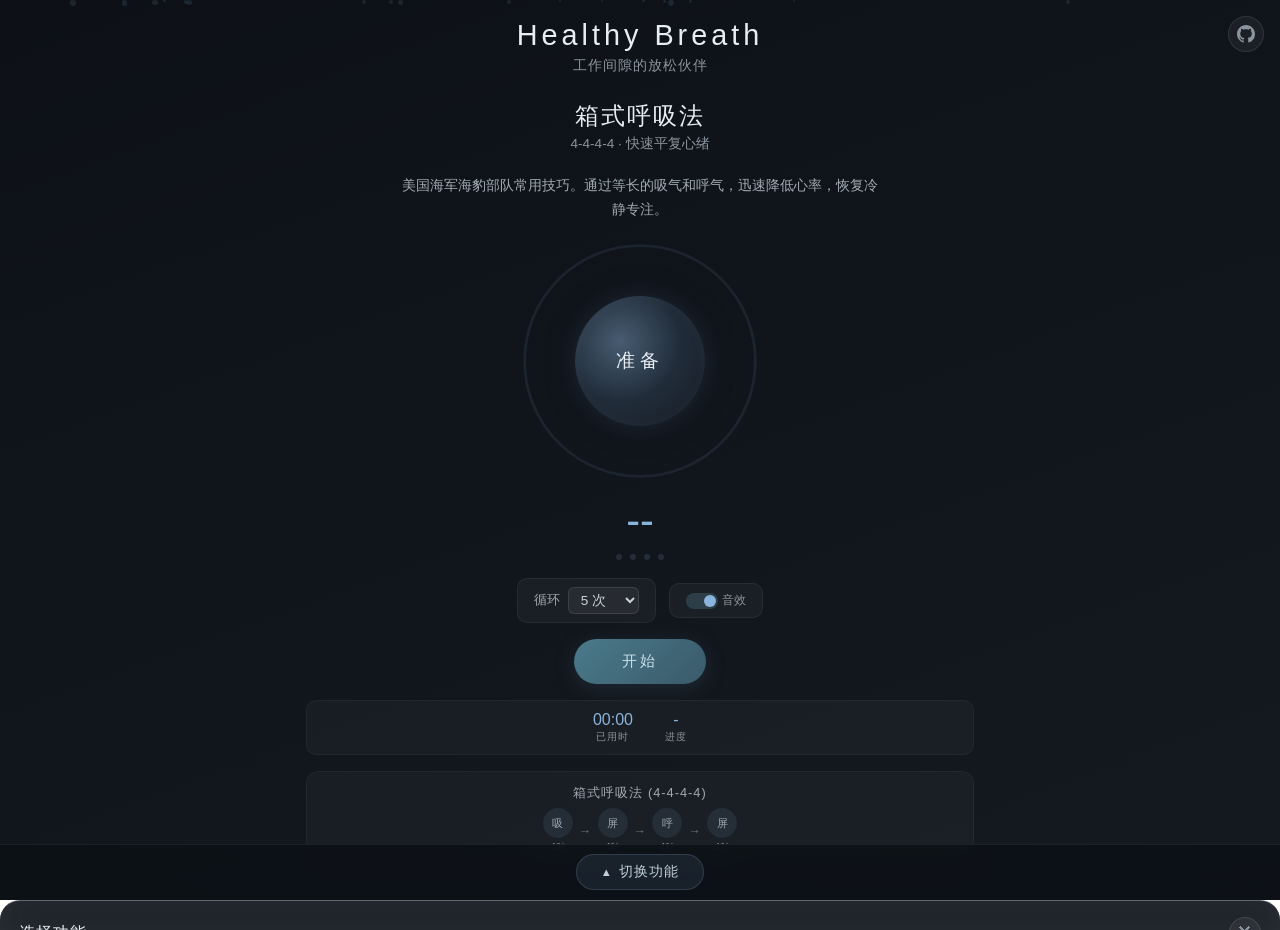
==== commit ae17c4eb: "feat: add GitHub icon link in top-right corner - Add GitHub SVG icon link fixed to top-right corner " ====
--- a/index.html
+++ b/index.html
@@ -9,6 +9,12 @@
 <body class="spa-body">
   <div class="particles" id="particles"></div>
 
+  <a href="https://github.com/18063/healthy-breath" target="_blank" rel="noopener noreferrer" class="github-link" aria-label="GitHub">
+    <svg class="github-icon" viewBox="0 0 16 16" fill="currentColor" xmlns="http://www.w3.org/2000/svg">
+      <path d="M8 0C3.58 0 0 3.58 0 8c0 3.54 2.29 6.53 5.47 7.59.4.07.55-.17.55-.38 0-.19-.01-.82-.01-1.49-2.01.37-2.53-.49-2.69-.94-.09-.23-.48-.94-.82-1.13-.28-.15-.68-.52-.01-.53.63-.01 1.08.58 1.23.82.72 1.21 1.87.87 2.33.66.07-.52.28-.87.51-1.07-1.78-.2-3.64-.89-3.64-3.95 0-.87.31-1.59.82-2.15-.08-.2-.36-1.02.08-2.12 0 0 .67-.21 2.2.82.64-.18 1.32-.27 2-.27.68 0 1.36.09 2 .27 1.53-1.04 2.2-.82 2.2-.82.44 1.1.16 1.92.08 2.12.51.56.82 1.27.82 2.15 0 3.07-1.87 3.75-3.65 3.95.29.25.54.73.54 1.48 0 1.07-.01 1.93-.01 2.2 0 .21.15.46.55.38A8.012 8.012 0 0 0 16 8c0-4.42-3.58-8-8-8z"/>
+    </svg>
+  </a>
+
   <header class="spa-header">
     <h1>Healthy Breath</h1>
     <p>工作间隙的放松伙伴</p>
@@ -22,7 +28,7 @@
       <p class="mod-subtitle">4-4-4-4 · 快速平复心绪</p>
       <p class="mod-desc">美国海军海豹部队常用技巧。通过等长的吸气和呼气，迅速降低心率，恢复冷静专注。</p>
       <div class="breath-stage">
-        <svg class="ring-track" viewBox="0 0 260 260"><circle cx="130" cy="130" r="125"/><defs><linearGradient id="ringGradient" x1="0%" y1="0%" x2="100%" y2="100%"><stop offset="0%" stop-color="#4a7a5a"/><stop offset="100%" stop-color="#6a9a7a"/></linearGradient></defs></svg>
+        <svg class="ring-track" viewBox="0 0 260 260"><circle cx="130" cy="130" r="125"/><defs><linearGradient id="ringGradient" x1="0%" y1="0%" x2="100%" y2="100%"><stop offset="0%" stop-color="#4a7a9a"/><stop offset="100%" stop-color="#6a9aba"/></linearGradient></defs></svg>
         <svg class="ring-progress" viewBox="0 0 260 260"><circle cx="130" cy="130" r="125"/></svg>
         <div class="breath-circle"></div>
         <div class="breath-label">准备</div>
--- a/css/style.css
+++ b/css/style.css
@@ -10,10 +10,10 @@
 
 body {
   font-family: -apple-system, BlinkMacSystemFont, 'Segoe UI', 'PingFang SC', 'Microsoft YaHei', sans-serif;
-  background: linear-gradient(160deg, #0a1612 0%, #111f1a 30%, #162a22 50%, #111f1a 70%, #0a1612 100%);
+  background: linear-gradient(160deg, #0d1117 0%, #161b22 30%, #1c2330 50%, #161b22 70%, #0d1117 100%);
   background-size: 400% 400%;
   animation: gradientShift 20s ease infinite;
-  color: #b8d4c0;
+  color: #c9d1d9;
   min-height: 100vh;
   overflow-x: hidden;
 }
@@ -35,7 +35,7 @@
 .particle {
   position: absolute;
   border-radius: 50%;
-  background: rgba(100, 160, 120, 0.12);
+  background: rgba(139, 180, 220, 0.12);
   animation: floatUp linear infinite;
 }
 
@@ -48,28 +48,63 @@
 
 /* ===== SPA 布局 ===== */
 .spa-body {
-  padding-bottom: 70px;
+  height: 100vh;
+  display: flex;
+  flex-direction: column;
+  overflow: hidden;
 }
 
 .spa-header {
   position: relative;
   z-index: 1;
   text-align: center;
-  padding: 2rem 1rem 1rem;
+  padding: 1.2rem 1rem 0.6rem;
+  flex-shrink: 0;
 }
 
 .spa-header h1 {
   font-size: 1.8rem;
   font-weight: 300;
   letter-spacing: 4px;
-  color: #a8cbb0;
+  color: #e6edf3;
   margin-bottom: 0.3rem;
 }
 
 .spa-header p {
   font-size: 0.85rem;
-  color: #5a7a64;
+  color: #8b949e;
   letter-spacing: 1px;
+}
+
+/* ===== GitHub 链接 ===== */
+.github-link {
+  position: fixed;
+  top: 1rem;
+  right: 1rem;
+  z-index: 50;
+  display: flex;
+  align-items: center;
+  justify-content: center;
+  width: 36px;
+  height: 36px;
+  border-radius: 50%;
+  background: rgba(255, 255, 255, 0.05);
+  border: 1px solid rgba(139, 180, 220, 0.15);
+  color: #8b949e;
+  transition: all 0.3s ease;
+  text-decoration: none;
+}
+
+.github-link:hover {
+  background: rgba(139, 180, 220, 0.12);
+  border-color: rgba(139, 180, 220, 0.3);
+  color: #c0d0d8;
+  transform: translateY(-1px);
+}
+
+.github-icon {
+  width: 18px;
+  height: 18px;
 }
 
 /* ===== 主舞台 ===== */
@@ -77,19 +112,40 @@
   position: relative;
   z-index: 1;
   max-width: 600px;
+  width: 100%;
   margin: 0 auto;
   padding: 0 1rem;
-  min-height: 400px;
+  flex: 1;
+  min-height: 0;
+  display: flex;
+  flex-direction: column;
 }
 
 .module {
   display: none;
   animation: moduleOut 0.35s ease forwards;
+  flex: 1;
+  min-height: 0;
+  overflow-y: auto;
+  overflow-x: hidden;
 }
 
 .module.active {
-  display: block;
+  display: flex;
+  flex-direction: column;
   animation: moduleIn 0.45s ease forwards;
+}
+
+/* Scrollbar styling for module content */
+.module::-webkit-scrollbar {
+  width: 4px;
+}
+.module::-webkit-scrollbar-track {
+  background: transparent;
+}
+.module::-webkit-scrollbar-thumb {
+  background: rgba(139, 180, 220, 0.15);
+  border-radius: 2px;
 }
 
 @keyframes moduleIn {
@@ -107,7 +163,7 @@
   text-align: center;
   font-size: 1.5rem;
   font-weight: 300;
-  color: #a8cbb0;
+  color: #e6edf3;
   margin-bottom: 0.2rem;
   letter-spacing: 2px;
 }
@@ -115,16 +171,16 @@
 .mod-subtitle {
   text-align: center;
   font-size: 0.85rem;
-  color: #5a7a64;
-  margin-bottom: 1.5rem;
+  color: #8b949e;
+  margin-bottom: 1.2rem;
 }
 
 .mod-desc {
   text-align: center;
   font-size: 0.9rem;
-  color: #7a9e84;
+  color: #a0aab4;
   line-height: 1.7;
-  margin-bottom: 1.5rem;
+  margin-bottom: 1.2rem;
   padding: 0 0.5rem;
 }
 
@@ -133,7 +189,8 @@
   position: relative;
   width: 260px;
   height: 260px;
-  margin: 0 auto 1.5rem;
+  margin: 0 auto 1.2rem;
+  flex-shrink: 0;
 }
 
 .ring-track {
@@ -143,7 +200,7 @@
 
 .ring-track circle {
   fill: none;
-  stroke: rgba(100, 160, 120, 0.1);
+  stroke: rgba(139, 180, 220, 0.1);
   stroke-width: 3;
 }
 
@@ -171,8 +228,8 @@
   width: 130px;
   height: 130px;
   border-radius: 50%;
-  background: radial-gradient(circle at 35% 35%, rgba(110, 170, 130, 0.45), rgba(80, 140, 100, 0.2), rgba(60, 110, 80, 0.08));
-  box-shadow: 0 0 25px rgba(80, 140, 100, 0.12), 0 0 50px rgba(80, 140, 100, 0.06), inset 0 0 15px rgba(255, 255, 255, 0.04);
+  background: radial-gradient(circle at 35% 35%, rgba(139, 180, 220, 0.45), rgba(100, 140, 180, 0.2), rgba(70, 100, 140, 0.08));
+  box-shadow: 0 0 25px rgba(100, 140, 180, 0.12), 0 0 50px rgba(100, 140, 180, 0.06), inset 0 0 15px rgba(255, 255, 255, 0.04);
 }
 
 .breath-circle.inhale { animation: inhale 4s ease-in-out forwards; }
@@ -188,16 +245,16 @@
 .breath-circle.exhale-478 { animation: exhale 8s ease-in-out forwards; }
 
 @keyframes inhale {
-  from { width: 130px; height: 130px; box-shadow: 0 0 25px rgba(80, 140, 100, 0.12); }
-  to { width: 210px; height: 210px; box-shadow: 0 0 45px rgba(110, 170, 130, 0.2); }
+  from { width: 130px; height: 130px; box-shadow: 0 0 25px rgba(100, 140, 180, 0.12); }
+  to { width: 210px; height: 210px; box-shadow: 0 0 45px rgba(139, 180, 220, 0.2); }
 }
 @keyframes hold {
-  from { width: 210px; height: 210px; box-shadow: 0 0 45px rgba(110, 170, 130, 0.2); }
-  to { width: 210px; height: 210px; box-shadow: 0 0 45px rgba(110, 170, 130, 0.2); }
+  from { width: 210px; height: 210px; box-shadow: 0 0 45px rgba(139, 180, 220, 0.2); }
+  to { width: 210px; height: 210px; box-shadow: 0 0 45px rgba(139, 180, 220, 0.2); }
 }
 @keyframes exhale {
-  from { width: 210px; height: 210px; box-shadow: 0 0 45px rgba(110, 170, 130, 0.2); }
-  to { width: 130px; height: 130px; box-shadow: 0 0 25px rgba(80, 140, 100, 0.12); }
+  from { width: 210px; height: 210px; box-shadow: 0 0 45px rgba(139, 180, 220, 0.2); }
+  to { width: 130px; height: 130px; box-shadow: 0 0 25px rgba(100, 140, 180, 0.12); }
 }
 @keyframes holdEmpty {
   from { width: 130px; height: 130px; }
@@ -212,7 +269,7 @@
   font-size: 1.2rem;
   font-weight: 300;
   letter-spacing: 5px;
-  color: #c0d8c8;
+  color: #e6edf3;
   z-index: 10;
   pointer-events: none;
 }
@@ -221,8 +278,9 @@
   text-align: center;
   font-size: 2.6rem;
   font-weight: 200;
-  color: #8ab898;
+  color: #8bb4dc;
   font-variant-numeric: tabular-nums;
+  flex-shrink: 0;
 }
 
 .phase-dots {
@@ -231,24 +289,25 @@
   gap: 8px;
   margin-top: 0.6rem;
   height: 8px;
+  flex-shrink: 0;
 }
 
 .phase-dot {
   width: 6px;
   height: 6px;
   border-radius: 50%;
-  background: rgba(100, 160, 120, 0.15);
+  background: rgba(139, 180, 220, 0.15);
   transition: all 0.4s ease;
 }
 
 .phase-dot.active {
-  background: rgba(120, 190, 150, 0.7);
-  box-shadow: 0 0 8px rgba(120, 190, 150, 0.3);
+  background: rgba(139, 200, 240, 0.7);
+  box-shadow: 0 0 8px rgba(139, 200, 240, 0.3);
   transform: scale(1.3);
 }
 
 .phase-dot.completed {
-  background: rgba(100, 160, 120, 0.35);
+  background: rgba(139, 180, 220, 0.35);
 }
 
 .controls {
@@ -256,7 +315,8 @@
   flex-direction: column;
   gap: 1rem;
   align-items: center;
-  margin-top: 1.2rem;
+  margin-top: 1rem;
+  flex-shrink: 0;
 }
 
 .settings-row {
@@ -279,7 +339,7 @@
 
 .setting-item label {
   font-size: 0.8rem;
-  color: #7a9e84;
+  color: #a0aab4;
 }
 
 .setting-item select {
@@ -287,15 +347,15 @@
   border: 1px solid rgba(255, 255, 255, 0.1);
   border-radius: 6px;
   padding: 0.25rem 0.5rem;
-  color: #b8d4c0;
+  color: #c9d1d9;
   font-size: 0.85rem;
   cursor: pointer;
   outline: none;
 }
 
 .setting-item select option {
-  background: #162a22;
-  color: #b8d4c0;
+  background: #1c2330;
+  color: #c9d1d9;
 }
 
 .setting-item select:disabled {
@@ -330,22 +390,22 @@
   width: 12px;
   height: 12px;
   border-radius: 50%;
-  background: #6a9a78;
+  background: #6a9a9a;
   transition: transform 0.3s;
 }
 
 .toggle-sound input:checked {
-  background: rgba(100, 160, 120, 0.25);
+  background: rgba(100, 160, 180, 0.25);
 }
 
 .toggle-sound input:checked::after {
   transform: translateX(16px);
-  background: #8ab898;
+  background: #8bb4dc;
 }
 
 .toggle-sound span {
   font-size: 0.75rem;
-  color: #6a8a74;
+  color: #8b949e;
 }
 
 .btn {
@@ -360,37 +420,38 @@
 }
 
 .btn-start {
-  background: linear-gradient(135deg, #3d7a55, #2d5a40);
-  color: #c8e6c9;
-  box-shadow: 0 4px 20px rgba(45, 90, 64, 0.3);
+  background: linear-gradient(135deg, #4a7a8a, #3a5a6a);
+  color: #c8e0e8;
+  box-shadow: 0 4px 20px rgba(58, 90, 106, 0.3);
 }
 
 .btn-start:hover {
   transform: translateY(-2px);
-  box-shadow: 0 6px 25px rgba(45, 90, 64, 0.4);
+  box-shadow: 0 6px 25px rgba(58, 90, 106, 0.4);
 }
 
 .btn-pause {
-  background: linear-gradient(135deg, #8a6a3a, #6a5028);
-  color: #f0e0c0;
-  box-shadow: 0 4px 20px rgba(106, 80, 40, 0.3);
+  background: linear-gradient(135deg, #8a7a4a, #6a5a2a);
+  color: #f0e8c0;
+  box-shadow: 0 4px 20px rgba(106, 90, 42, 0.3);
 }
 
 .btn-restart {
-  background: linear-gradient(135deg, #3a5a6a, #2a4050);
-  color: #c0d8e8;
-  box-shadow: 0 4px 20px rgba(42, 64, 80, 0.3);
+  background: linear-gradient(135deg, #5a6a8a, #4a5068);
+  color: #d0d8e8;
+  box-shadow: 0 4px 20px rgba(74, 80, 104, 0.3);
 }
 
 .stats-bar {
   display: flex;
   justify-content: center;
   gap: 2rem;
-  margin-top: 1.2rem;
+  margin-top: 1rem;
   padding: 0.6rem 1.2rem;
   background: rgba(255, 255, 255, 0.03);
   border-radius: 10px;
   border: 1px solid rgba(255, 255, 255, 0.04);
+  flex-shrink: 0;
 }
 
 .stat { text-align: center; }
@@ -398,29 +459,30 @@
 .stat-value {
   font-size: 1rem;
   font-weight: 300;
-  color: #8ab898;
+  color: #8bb4dc;
   font-variant-numeric: tabular-nums;
 }
 
 .stat-label {
   font-size: 0.65rem;
-  color: #5a7a64;
+  color: #8b949e;
   margin-top: 0.1rem;
   letter-spacing: 1px;
 }
 
 .instruction-card {
-  margin-top: 1.2rem;
+  margin-top: 1rem;
   padding: 0.8rem 1rem;
   background: rgba(255, 255, 255, 0.03);
   border-radius: 12px;
   border: 1px solid rgba(255, 255, 255, 0.04);
+  flex-shrink: 0;
 }
 
 .instruction-card h3 {
   font-size: 0.8rem;
   font-weight: 400;
-  color: #7a9e84;
+  color: #a0aab4;
   margin-bottom: 0.4rem;
   letter-spacing: 1px;
   text-align: center;
@@ -445,21 +507,21 @@
   width: 30px;
   height: 30px;
   border-radius: 50%;
-  background: rgba(100, 160, 120, 0.1);
+  background: rgba(139, 180, 220, 0.1);
   display: flex;
   align-items: center;
   justify-content: center;
   font-size: 0.7rem;
-  color: #7a9e84;
+  color: #a0aab4;
 }
 
 .flow-step .step-name {
   font-size: 0.65rem;
-  color: #5a7a64;
+  color: #8b949e;
 }
 
 .flow-arrow {
-  color: #4a6a54;
+  color: #6a7a84;
   font-size: 0.75rem;
 }
 
@@ -472,23 +534,26 @@
   display: flex;
   align-items: center;
   justify-content: center;
+  flex-shrink: 0;
 }
 
 .exercise-guide {
   text-align: center;
   font-size: 1rem;
-  color: #a8cbb0;
+  color: #c0d0d8;
   min-height: 1.8rem;
   margin-bottom: 0.8rem;
+  flex-shrink: 0;
 }
 
 .exercise-timer {
   text-align: center;
   font-size: 3rem;
   font-weight: 200;
-  color: #8ab898;
+  color: #8bb4dc;
   font-variant-numeric: tabular-nums;
   margin-bottom: 1rem;
+  flex-shrink: 0;
 }
 
 /* 眼部 */
@@ -496,7 +561,7 @@
   width: 140px;
   height: 80px;
   border-radius: 50%;
-  border: 2px solid rgba(100, 160, 120, 0.2);
+  border: 2px solid rgba(139, 180, 220, 0.2);
   display: flex;
   align-items: center;
   justify-content: center;
@@ -505,8 +570,8 @@
 }
 
 .eye-shape.resting {
-  border-color: rgba(100, 160, 120, 0.4);
-  box-shadow: 0 0 30px rgba(80, 140, 100, 0.12);
+  border-color: rgba(139, 180, 220, 0.4);
+  box-shadow: 0 0 30px rgba(100, 140, 180, 0.12);
   animation: eyePulse 2s ease-in-out infinite;
 }
 
@@ -519,8 +584,8 @@
   width: 36px;
   height: 36px;
   border-radius: 50%;
-  background: radial-gradient(circle at 35% 35%, rgba(120, 190, 150, 0.5), rgba(60, 110, 80, 0.2));
-  border: 1px solid rgba(100, 160, 120, 0.2);
+  background: radial-gradient(circle at 35% 35%, rgba(139, 200, 240, 0.5), rgba(70, 100, 140, 0.2));
+  border: 1px solid rgba(139, 180, 220, 0.2);
 }
 
 /* 颈部 */
@@ -528,8 +593,8 @@
   width: 50px;
   height: 50px;
   border-radius: 50%;
-  background: radial-gradient(circle at 40% 40%, rgba(110, 170, 130, 0.2), rgba(60, 110, 80, 0.08));
-  border: 1px solid rgba(100, 160, 120, 0.12);
+  background: radial-gradient(circle at 40% 40%, rgba(139, 180, 220, 0.2), rgba(70, 100, 140, 0.08));
+  border: 1px solid rgba(139, 180, 220, 0.12);
   transition: transform 1.2s ease-in-out;
 }
 
@@ -552,8 +617,8 @@
   width: 50px;
   height: 70px;
   border-radius: 10px;
-  background: rgba(100, 160, 120, 0.08);
-  border: 1px solid rgba(100, 160, 120, 0.12);
+  background: rgba(139, 180, 220, 0.08);
+  border: 1px solid rgba(139, 180, 220, 0.12);
   transition: transform 1s ease-in-out;
 }
 
@@ -579,8 +644,8 @@
   width: 60px;
   height: 120px;
   border-radius: 30px;
-  background: rgba(100, 160, 120, 0.06);
-  border: 1px solid rgba(100, 160, 120, 0.1);
+  background: rgba(139, 180, 220, 0.06);
+  border: 1px solid rgba(139, 180, 220, 0.1);
   position: absolute;
   bottom: 0;
   left: 50%;
@@ -591,8 +656,8 @@
   width: 40px;
   height: 40px;
   border-radius: 50%;
-  background: rgba(100, 160, 120, 0.08);
-  border: 1px solid rgba(100, 160, 120, 0.12);
+  background: rgba(139, 180, 220, 0.08);
+  border: 1px solid rgba(139, 180, 220, 0.12);
   position: absolute;
   top: 0;
   left: 50%;
@@ -606,8 +671,8 @@
   width: 70px;
   height: 24px;
   border-radius: 12px;
-  background: rgba(120, 190, 150, 0.12);
-  box-shadow: 0 0 15px rgba(120, 190, 150, 0.08);
+  background: rgba(139, 200, 240, 0.12);
+  box-shadow: 0 0 15px rgba(139, 200, 240, 0.08);
   transition: top 1.5s ease-in-out;
 }
 
@@ -615,23 +680,36 @@
 .article-content {
   text-align: left;
   line-height: 1.85;
-  color: #a0b8a8;
+  color: #a0aab4;
   font-size: 0.9rem;
+  flex: 1;
+  overflow-y: auto;
+}
+
+.article-content::-webkit-scrollbar {
+  width: 4px;
+}
+.article-content::-webkit-scrollbar-track {
+  background: transparent;
+}
+.article-content::-webkit-scrollbar-thumb {
+  background: rgba(139, 180, 220, 0.15);
+  border-radius: 2px;
 }
 
 .article-content h3 {
   font-size: 1.05rem;
   font-weight: 400;
-  color: #c0d8c8;
+  color: #e6edf3;
   margin: 1.5rem 0 0.6rem;
   padding-bottom: 0.3rem;
-  border-bottom: 1px solid rgba(100, 160, 120, 0.1);
+  border-bottom: 1px solid rgba(139, 180, 220, 0.1);
 }
 
 .article-content h4 {
   font-size: 0.95rem;
   font-weight: 400;
-  color: #b0d0b8;
+  color: #c0d0d8;
   margin: 1rem 0 0.4rem;
 }
 
@@ -651,29 +729,29 @@
 .article-content blockquote {
   margin: 1rem 0;
   padding: 0.7rem 1rem;
-  border-left: 3px solid rgba(100, 160, 120, 0.25);
-  background: rgba(100, 160, 120, 0.04);
+  border-left: 3px solid rgba(139, 180, 220, 0.25);
+  background: rgba(139, 180, 220, 0.04);
   border-radius: 0 8px 8px 0;
-  color: #8ab898;
+  color: #8bb4dc;
   font-style: italic;
 }
 
 .article-content strong {
-  color: #c0d8c8;
+  color: #e6edf3;
   font-weight: 500;
 }
 
 .tip-box {
   margin: 1rem 0;
   padding: 0.8rem 1rem;
-  background: rgba(100, 160, 120, 0.05);
-  border: 1px solid rgba(100, 160, 120, 0.1);
+  background: rgba(139, 180, 220, 0.05);
+  border: 1px solid rgba(139, 180, 220, 0.1);
   border-radius: 10px;
 }
 
 .tip-title {
   font-size: 0.8rem;
-  color: #8ab898;
+  color: #8bb4dc;
   margin-bottom: 0.3rem;
   display: flex;
   align-items: center;
@@ -683,9 +761,9 @@
 .article-source {
   margin-top: 1.5rem;
   padding-top: 0.8rem;
-  border-top: 1px solid rgba(100, 160, 120, 0.1);
+  border-top: 1px solid rgba(139, 180, 220, 0.1);
   font-size: 0.7rem;
-  color: #4a6a54;
+  color: #6a7a84;
 }
 
 /* ===== 底部切换栏 ===== */
@@ -698,9 +776,10 @@
   display: flex;
   justify-content: center;
   padding: 0.6rem;
-  background: rgba(10, 22, 18, 0.9);
+  background: rgba(13, 17, 23, 0.9);
   backdrop-filter: blur(12px);
-  border-top: 1px solid rgba(100, 160, 120, 0.1);
+  border-top: 1px solid rgba(139, 180, 220, 0.1);
+  flex-shrink: 0;
 }
 
 .module-toggle {
@@ -708,10 +787,10 @@
   align-items: center;
   gap: 0.4rem;
   padding: 0.5rem 1.5rem;
-  background: rgba(100, 160, 120, 0.1);
-  border: 1px solid rgba(100, 160, 120, 0.2);
+  background: rgba(139, 180, 220, 0.1);
+  border: 1px solid rgba(139, 180, 220, 0.2);
   border-radius: 50px;
-  color: #a8cbb0;
+  color: #c0d0d8;
   font-size: 0.85rem;
   cursor: pointer;
   transition: all 0.3s ease;
@@ -719,7 +798,7 @@
 }
 
 .module-toggle:hover {
-  background: rgba(100, 160, 120, 0.18);
+  background: rgba(139, 180, 220, 0.18);
   transform: translateY(-1px);
 }
 
@@ -740,10 +819,11 @@
   left: 0;
   right: 0;
   z-index: 90;
-  background: rgba(12, 26, 20, 0.97);
+  background: rgba(22, 27, 34, 0.7);
   backdrop-filter: blur(16px);
+  -webkit-backdrop-filter: blur(16px);
   border-radius: 20px 20px 0 0;
-  border-top: 1px solid rgba(100, 160, 120, 0.12);
+  border-top: 1px solid rgba(139, 180, 220, 0.12);
   transform: translateY(100%);
   transition: transform 0.4s cubic-bezier(0.16, 1, 0.3, 1);
   max-height: 70vh;
@@ -761,14 +841,16 @@
   padding: 1rem 1.2rem 0.5rem;
   position: sticky;
   top: 0;
-  background: rgba(12, 26, 20, 0.97);
+  background: rgba(22, 27, 34, 0.7);
+  backdrop-filter: blur(16px);
+  -webkit-backdrop-filter: blur(16px);
   z-index: 2;
 }
 
 .panel-header h3 {
   font-size: 1rem;
   font-weight: 400;
-  color: #a8cbb0;
+  color: #e6edf3;
   letter-spacing: 1px;
 }
 
@@ -778,7 +860,7 @@
   border-radius: 50%;
   background: rgba(255, 255, 255, 0.06);
   border: 1px solid rgba(255, 255, 255, 0.1);
-  color: #7a9e84;
+  color: #8b949e;
   font-size: 1rem;
   cursor: pointer;
   display: flex;
@@ -789,7 +871,7 @@
 
 .panel-close:hover {
   background: rgba(255, 255, 255, 0.1);
-  color: #c0d8c8;
+  color: #e6edf3;
 }
 
 .panel-content {
@@ -803,7 +885,7 @@
 .panel-group h4 {
   font-size: 0.8rem;
   font-weight: 400;
-  color: #5a7a64;
+  color: #8b949e;
   margin-bottom: 0.6rem;
   letter-spacing: 1px;
   display: flex;
@@ -833,14 +915,14 @@
 }
 
 .panel-item:hover {
-  background: rgba(100, 160, 120, 0.1);
-  border-color: rgba(100, 160, 120, 0.2);
+  background: rgba(139, 180, 220, 0.1);
+  border-color: rgba(139, 180, 220, 0.2);
   transform: translateY(-2px);
 }
 
 .panel-item.active {
-  background: rgba(100, 160, 120, 0.12);
-  border-color: rgba(100, 160, 120, 0.3);
+  background: rgba(139, 180, 220, 0.12);
+  border-color: rgba(139, 180, 220, 0.3);
 }
 
 .panel-item .pi-icon {
@@ -850,12 +932,12 @@
 
 .panel-item .pi-title {
   font-size: 0.75rem;
-  color: #c0d8c8;
+  color: #c0d0d8;
 }
 
 .panel-item .pi-desc {
   font-size: 0.6rem;
-  color: #5a7a64;
+  color: #8b949e;
 }
 
 .panel-overlay {
@@ -889,7 +971,7 @@
   width: 5px;
   height: 5px;
   border-radius: 50%;
-  background: rgba(120, 190, 150, 0.6);
+  background: rgba(139, 200, 240, 0.6);
   animation: celebrate 1.2s ease-out forwards;
 }
 
@@ -913,3 +995,45 @@
   .panel-grid { grid-template-columns: repeat(3, 1fr); }
   .article-content { line-height: 1.7; }
 }
+
+/* ===== PC端全屏适配 ===== */
+@media (min-width: 769px) {
+  .spa-body {
+    height: 100vh;
+    max-height: 100vh;
+    overflow: hidden;
+  }
+  
+  .main-stage {
+    max-width: 700px;
+  }
+  
+  .module.active {
+    justify-content: center;
+  }
+  
+  .breath-stage {
+    width: 240px;
+    height: 240px;
+    margin-bottom: 1rem;
+  }
+  
+  .mod-desc {
+    max-width: 500px;
+    margin-left: auto;
+    margin-right: auto;
+  }
+  
+  .instruction-card {
+    margin-bottom: 1rem;
+  }
+}
+
+/* ===== 平板适配 ===== */
+@media (min-width: 481px) and (max-width: 768px) {
+  .spa-body {
+    height: 100vh;
+    max-height: 100vh;
+    overflow: hidden;
+  }
+}
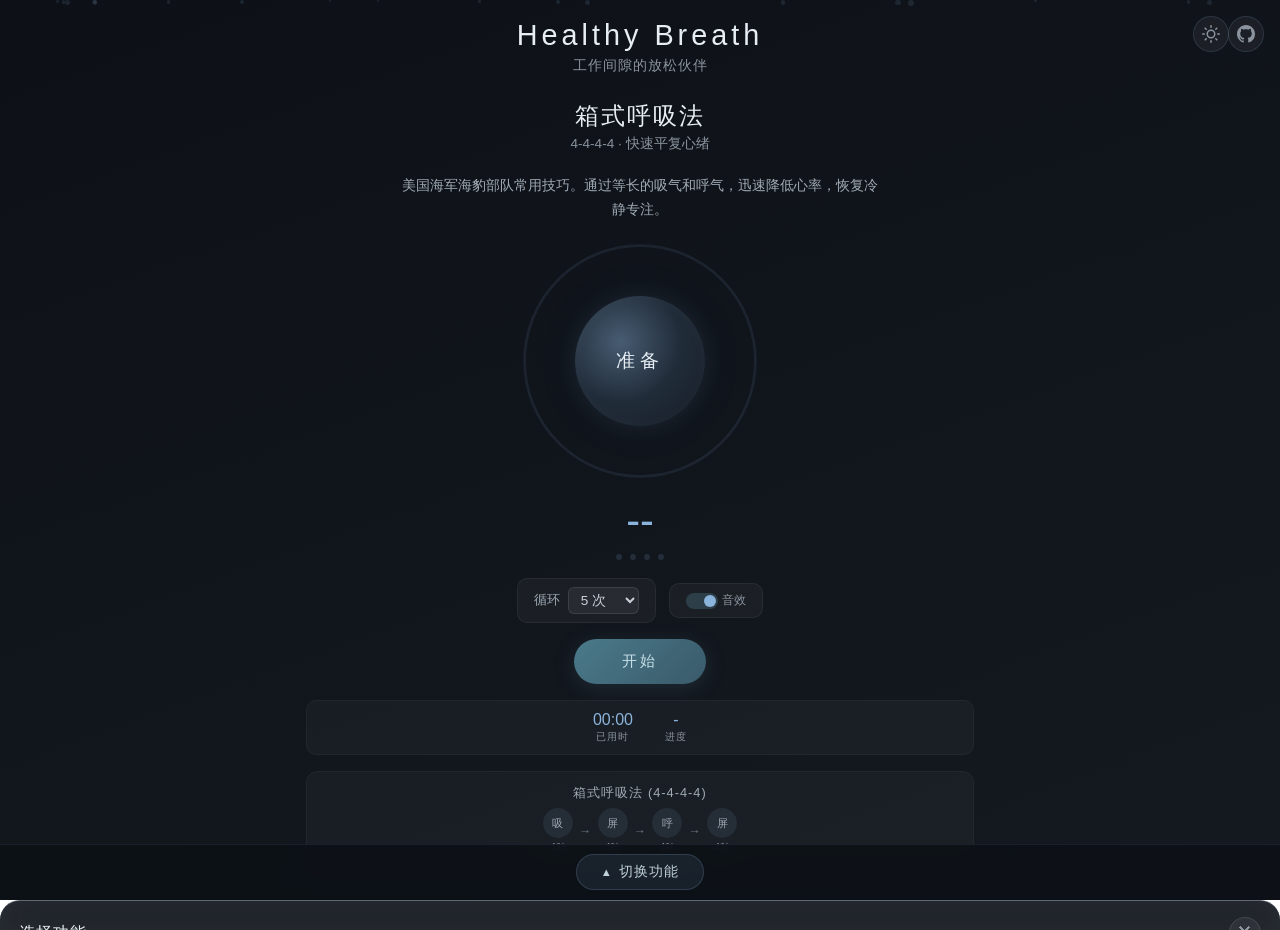
==== commit 5c94c9d5: "fix: correct GitHub link to KillIsLeakedLove/healthy-breath feat: add warm/cool theme toggle  - Fix " ====
--- a/index.html
+++ b/index.html
@@ -9,11 +9,28 @@
 <body class="spa-body">
   <div class="particles" id="particles"></div>
 
-  <a href="https://github.com/18063/healthy-breath" target="_blank" rel="noopener noreferrer" class="github-link" aria-label="GitHub">
+  <a href="https://github.com/KillIsLeakedLove/healthy-breath" target="_blank" rel="noopener noreferrer" class="github-link" aria-label="GitHub">
     <svg class="github-icon" viewBox="0 0 16 16" fill="currentColor" xmlns="http://www.w3.org/2000/svg">
       <path d="M8 0C3.58 0 0 3.58 0 8c0 3.54 2.29 6.53 5.47 7.59.4.07.55-.17.55-.38 0-.19-.01-.82-.01-1.49-2.01.37-2.53-.49-2.69-.94-.09-.23-.48-.94-.82-1.13-.28-.15-.68-.52-.01-.53.63-.01 1.08.58 1.23.82.72 1.21 1.87.87 2.33.66.07-.52.28-.87.51-1.07-1.78-.2-3.64-.89-3.64-3.95 0-.87.31-1.59.82-2.15-.08-.2-.36-1.02.08-2.12 0 0 .67-.21 2.2.82.64-.18 1.32-.27 2-.27.68 0 1.36.09 2 .27 1.53-1.04 2.2-.82 2.2-.82.44 1.1.16 1.92.08 2.12.51.56.82 1.27.82 2.15 0 3.07-1.87 3.75-3.65 3.95.29.25.54.73.54 1.48 0 1.07-.01 1.93-.01 2.2 0 .21.15.46.55.38A8.012 8.012 0 0 0 16 8c0-4.42-3.58-8-8-8z"/>
     </svg>
   </a>
+
+  <button class="theme-toggle" id="themeToggle" aria-label="切换主题">
+    <svg class="theme-icon-sun" viewBox="0 0 24 24" fill="none" stroke="currentColor" stroke-width="2" stroke-linecap="round" stroke-linejoin="round">
+      <circle cx="12" cy="12" r="5"/>
+      <line x1="12" y1="1" x2="12" y2="3"/>
+      <line x1="12" y1="21" x2="12" y2="23"/>
+      <line x1="4.22" y1="4.22" x2="5.64" y2="5.64"/>
+      <line x1="18.36" y1="18.36" x2="19.78" y2="19.78"/>
+      <line x1="1" y1="12" x2="3" y2="12"/>
+      <line x1="21" y1="12" x2="23" y2="12"/>
+      <line x1="4.22" y1="19.78" x2="5.64" y2="18.36"/>
+      <line x1="18.36" y1="5.64" x2="19.78" y2="4.22"/>
+    </svg>
+    <svg class="theme-icon-moon" viewBox="0 0 24 24" fill="none" stroke="currentColor" stroke-width="2" stroke-linecap="round" stroke-linejoin="round">
+      <path d="M21 12.79A9 9 0 1 1 11.21 3 7 7 0 0 0 21 12.79z"/>
+    </svg>
+  </button>
 
   <header class="spa-header">
     <h1>Healthy Breath</h1>
@@ -28,7 +45,7 @@
       <p class="mod-subtitle">4-4-4-4 · 快速平复心绪</p>
       <p class="mod-desc">美国海军海豹部队常用技巧。通过等长的吸气和呼气，迅速降低心率，恢复冷静专注。</p>
       <div class="breath-stage">
-        <svg class="ring-track" viewBox="0 0 260 260"><circle cx="130" cy="130" r="125"/><defs><linearGradient id="ringGradient" x1="0%" y1="0%" x2="100%" y2="100%"><stop offset="0%" stop-color="#4a7a9a"/><stop offset="100%" stop-color="#6a9aba"/></linearGradient></defs></svg>
+        <svg class="ring-track" viewBox="0 0 260 260"><circle cx="130" cy="130" r="125"/><defs><linearGradient id="ringGradient" x1="0%" y1="0%" x2="100%" y2="100%"><stop offset="0%" stop-color="#4a7a9a"/><stop offset="100%" stop-color="#6a9aba"/></linearGradient><linearGradient id="ringGradientWarm" x1="0%" y1="0%" x2="100%" y2="100%"><stop offset="0%" stop-color="#b8864a"/><stop offset="100%" stop-color="#d4a574"/></linearGradient></defs></svg>
         <svg class="ring-progress" viewBox="0 0 260 260"><circle cx="130" cy="130" r="125"/></svg>
         <div class="breath-circle"></div>
         <div class="breath-label">准备</div>
@@ -929,6 +946,23 @@
     // ========== 初始化默认模块 ==========
     activeApp = new BreathingApp(document.getElementById('mod-box'));
 
+    // ========== 主题切换 ==========
+    (function initTheme() {
+      const themeToggle = document.getElementById('themeToggle');
+      const savedTheme = localStorage.getItem('hb-theme');
+      const prefersWarm = savedTheme === 'warm';
+      
+      if (prefersWarm) {
+        document.body.classList.add('theme-warm');
+      }
+      
+      themeToggle.addEventListener('click', () => {
+        document.body.classList.toggle('theme-warm');
+        const isWarm = document.body.classList.contains('theme-warm');
+        localStorage.setItem('hb-theme', isWarm ? 'warm' : 'cool');
+      });
+    })();
+
     // ========== 键盘快捷键 ==========
     document.addEventListener('keydown', (e) => {
       if (e.code === 'Space' && currentModuleId.startsWith('box')) {
--- a/css/style.css
+++ b/css/style.css
@@ -76,7 +76,7 @@
   letter-spacing: 1px;
 }
 
-/* ===== GitHub 链接 ===== */
+/* ===== GitHub 链接 & 主题切换 ===== */
 .github-link {
   position: fixed;
   top: 1rem;
@@ -105,6 +105,60 @@
 .github-icon {
   width: 18px;
   height: 18px;
+}
+
+.theme-toggle {
+  position: fixed;
+  top: 1rem;
+  right: 3.2rem;
+  z-index: 50;
+  display: flex;
+  align-items: center;
+  justify-content: center;
+  width: 36px;
+  height: 36px;
+  border-radius: 50%;
+  background: rgba(255, 255, 255, 0.05);
+  border: 1px solid rgba(139, 180, 220, 0.15);
+  color: #8b949e;
+  cursor: pointer;
+  transition: all 0.3s ease;
+  padding: 0;
+}
+
+.theme-toggle:hover {
+  background: rgba(139, 180, 220, 0.12);
+  border-color: rgba(139, 180, 220, 0.3);
+  color: #c0d0d8;
+  transform: translateY(-1px);
+}
+
+.theme-icon-sun,
+.theme-icon-moon {
+  width: 18px;
+  height: 18px;
+  position: absolute;
+  transition: opacity 0.3s ease, transform 0.3s ease;
+}
+
+.theme-icon-sun {
+  opacity: 1;
+  transform: scale(1);
+}
+
+.theme-icon-moon {
+  opacity: 0;
+  transform: scale(0.7);
+}
+
+body.theme-warm .theme-icon-sun {
+  opacity: 0;
+  transform: scale(0.7);
+}
+
+body.theme-warm .theme-icon-moon {
+  opacity: 1;
+  transform: scale(1);
 }
 
 /* ===== 主舞台 ===== */
@@ -1037,3 +1091,407 @@
     overflow: hidden;
   }
 }
+
+/* ============================================================
+   暖色调主题 (Warm Theme) — 日落感 / Calm App 风格
+   ============================================================ */
+
+/* 基础过渡 */
+body, .github-link, .theme-toggle, .bottom-bar, .bottom-panel, .panel-header,
+.btn, .setting-item, .setting-item select, .panel-item, .panel-close,
+.module-toggle, .instruction-card, .stats-bar, .tip-box, .article-content blockquote {
+  transition: background 0.5s ease, border-color 0.5s ease, color 0.5s ease, box-shadow 0.5s ease;
+}
+
+/* 背景渐变 */
+body.theme-warm {
+  background: linear-gradient(160deg, #1a1512 0%, #221a14 30%, #2a1f18 50%, #221a14 70%, #1a1512 100%);
+  background-size: 400% 400%;
+  animation: gradientShift 20s ease infinite;
+  color: #d4c5b5;
+}
+
+/* 粒子 */
+body.theme-warm .particle {
+  background: rgba(200, 160, 120, 0.12);
+}
+
+/* 头部 */
+body.theme-warm .spa-header h1 {
+  color: #f0e6d8;
+}
+
+body.theme-warm .spa-header p {
+  color: #a89080;
+}
+
+/* GitHub & Theme Toggle */
+body.theme-warm .github-link,
+body.theme-warm .theme-toggle {
+  background: rgba(255, 255, 255, 0.05);
+  border-color: rgba(200, 160, 120, 0.15);
+  color: #a89080;
+}
+
+body.theme-warm .github-link:hover,
+body.theme-warm .theme-toggle:hover {
+  background: rgba(200, 160, 120, 0.12);
+  border-color: rgba(200, 160, 120, 0.3);
+  color: #d4c5b5;
+}
+
+/* 模块标题 */
+body.theme-warm .mod-title {
+  color: #f0e6d8;
+}
+
+body.theme-warm .mod-subtitle {
+  color: #a89080;
+}
+
+body.theme-warm .mod-desc {
+  color: #b8a898;
+}
+
+/* 呼吸环 */
+body.theme-warm .ring-track circle {
+  stroke: rgba(200, 160, 120, 0.1);
+}
+
+body.theme-warm .ring-progress circle {
+  stroke: url(#ringGradientWarm);
+}
+
+body.theme-warm .breath-circle {
+  background: radial-gradient(circle at 35% 35%, rgba(200, 160, 120, 0.45), rgba(160, 120, 80, 0.2), rgba(120, 80, 50, 0.08));
+  box-shadow: 0 0 25px rgba(160, 120, 80, 0.12), 0 0 50px rgba(160, 120, 80, 0.06), inset 0 0 15px rgba(255, 255, 255, 0.04);
+}
+
+@keyframes inhaleWarm {
+  from { width: 130px; height: 130px; box-shadow: 0 0 25px rgba(160, 120, 80, 0.12); }
+  to { width: 210px; height: 210px; box-shadow: 0 0 45px rgba(200, 160, 120, 0.2); }
+}
+@keyframes holdWarm {
+  from { width: 210px; height: 210px; box-shadow: 0 0 45px rgba(200, 160, 120, 0.2); }
+  to { width: 210px; height: 210px; box-shadow: 0 0 45px rgba(200, 160, 120, 0.2); }
+}
+@keyframes exhaleWarm {
+  from { width: 210px; height: 210px; box-shadow: 0 0 45px rgba(200, 160, 120, 0.2); }
+  to { width: 130px; height: 130px; box-shadow: 0 0 25px rgba(160, 120, 80, 0.12); }
+}
+
+body.theme-warm .breath-circle.inhale,
+body.theme-warm .breath-circle.inhale-s5,
+body.theme-warm .breath-circle.inhale-478 {
+  animation-name: inhaleWarm;
+}
+
+body.theme-warm .breath-circle.hold,
+body.theme-warm .breath-circle.hold-s5,
+body.theme-warm .breath-circle.hold-478 {
+  animation-name: holdWarm;
+}
+
+body.theme-warm .breath-circle.exhale,
+body.theme-warm .breath-circle.exhale-s5,
+body.theme-warm .breath-circle.exhale-478 {
+  animation-name: exhaleWarm;
+}
+
+body.theme-warm .breath-label {
+  color: #f0e6d8;
+}
+
+body.theme-warm .timer,
+body.theme-warm .exercise-timer {
+  color: #d4a574;
+}
+
+/* 阶段点 */
+body.theme-warm .phase-dot {
+  background: rgba(200, 160, 120, 0.15);
+}
+
+body.theme-warm .phase-dot.active {
+  background: rgba(220, 180, 130, 0.7);
+  box-shadow: 0 0 8px rgba(220, 180, 130, 0.3);
+}
+
+body.theme-warm .phase-dot.completed {
+  background: rgba(200, 160, 120, 0.35);
+}
+
+/* 按钮 */
+body.theme-warm .btn-start {
+  background: linear-gradient(135deg, #8a6a4a, #6a4a2a);
+  color: #f0e0c8;
+  box-shadow: 0 4px 20px rgba(106, 74, 42, 0.3);
+}
+
+body.theme-warm .btn-start:hover {
+  box-shadow: 0 6px 25px rgba(106, 74, 42, 0.4);
+}
+
+body.theme-warm .btn-pause {
+  background: linear-gradient(135deg, #7a6a3a, #5a4a1a);
+  color: #f0e8c0;
+  box-shadow: 0 4px 20px rgba(90, 74, 26, 0.3);
+}
+
+body.theme-warm .btn-restart {
+  background: linear-gradient(135deg, #6a5a4a, #4a3a2a);
+  color: #e0d0c0;
+  box-shadow: 0 4px 20px rgba(74, 58, 42, 0.3);
+}
+
+/* 设置项 */
+body.theme-warm .setting-item {
+  background: rgba(255, 255, 255, 0.04);
+  border-color: rgba(255, 255, 255, 0.06);
+}
+
+body.theme-warm .setting-item label,
+body.theme-warm .toggle-sound span {
+  color: #b8a898;
+}
+
+body.theme-warm .setting-item select {
+  background: rgba(255, 255, 255, 0.06);
+  border-color: rgba(255, 255, 255, 0.1);
+  color: #d4c5b5;
+}
+
+body.theme-warm .setting-item select option {
+  background: #2a1f18;
+  color: #d4c5b5;
+}
+
+body.theme-warm .toggle-sound input {
+  background: rgba(255, 255, 255, 0.1);
+}
+
+body.theme-warm .toggle-sound input::after {
+  background: #9a7a5a;
+}
+
+body.theme-warm .toggle-sound input:checked {
+  background: rgba(180, 140, 100, 0.25);
+}
+
+body.theme-warm .toggle-sound input:checked::after {
+  background: #d4a574;
+}
+
+/* 统计栏 */
+body.theme-warm .stats-bar {
+  background: rgba(255, 255, 255, 0.03);
+  border-color: rgba(255, 255, 255, 0.04);
+}
+
+body.theme-warm .stat-value {
+  color: #d4a574;
+}
+
+body.theme-warm .stat-label {
+  color: #a89080;
+}
+
+/* 说明卡片 */
+body.theme-warm .instruction-card {
+  background: rgba(255, 255, 255, 0.03);
+  border-color: rgba(255, 255, 255, 0.04);
+}
+
+body.theme-warm .instruction-card h3 {
+  color: #b8a898;
+}
+
+body.theme-warm .flow-step .step-icon {
+  background: rgba(200, 160, 120, 0.1);
+  color: #b8a898;
+}
+
+body.theme-warm .flow-step .step-name {
+  color: #a89080;
+}
+
+body.theme-warm .flow-arrow {
+  color: #8a7a6a;
+}
+
+/* 放松技巧 */
+body.theme-warm .exercise-guide {
+  color: #d4c5b5;
+}
+
+body.theme-warm .eye-shape {
+  border-color: rgba(200, 160, 120, 0.2);
+}
+
+body.theme-warm .eye-shape.resting {
+  border-color: rgba(200, 160, 120, 0.4);
+  box-shadow: 0 0 30px rgba(160, 120, 80, 0.12);
+}
+
+body.theme-warm .eye-pupil {
+  background: radial-gradient(circle at 35% 35%, rgba(220, 180, 130, 0.5), rgba(120, 80, 50, 0.2));
+  border-color: rgba(200, 160, 120, 0.2);
+}
+
+body.theme-warm .neck-head {
+  background: radial-gradient(circle at 40% 40%, rgba(200, 160, 120, 0.2), rgba(120, 80, 50, 0.08));
+  border-color: rgba(200, 160, 120, 0.12);
+}
+
+body.theme-warm .wrist-hand {
+  background: rgba(200, 160, 120, 0.08);
+  border-color: rgba(200, 160, 120, 0.12);
+}
+
+body.theme-warm .scan-body {
+  background: rgba(200, 160, 120, 0.06);
+  border-color: rgba(200, 160, 120, 0.1);
+}
+
+body.theme-warm .scan-head {
+  background: rgba(200, 160, 120, 0.08);
+  border-color: rgba(200, 160, 120, 0.12);
+}
+
+body.theme-warm .scan-beam {
+  background: rgba(220, 180, 130, 0.12);
+  box-shadow: 0 0 15px rgba(220, 180, 130, 0.08);
+}
+
+/* 文章 */
+body.theme-warm .article-content {
+  color: #b8a898;
+}
+
+body.theme-warm .article-content h3 {
+  color: #f0e6d8;
+  border-bottom-color: rgba(200, 160, 120, 0.1);
+}
+
+body.theme-warm .article-content h4 {
+  color: #d4c5b5;
+}
+
+body.theme-warm .article-content strong {
+  color: #f0e6d8;
+}
+
+body.theme-warm .article-content blockquote {
+  border-left-color: rgba(200, 160, 120, 0.25);
+  background: rgba(200, 160, 120, 0.04);
+  color: #d4a574;
+}
+
+body.theme-warm .tip-box {
+  background: rgba(200, 160, 120, 0.05);
+  border-color: rgba(200, 160, 120, 0.1);
+}
+
+body.theme-warm .tip-title {
+  color: #d4a574;
+}
+
+body.theme-warm .article-source {
+  color: #8a7a6a;
+  border-top-color: rgba(200, 160, 120, 0.1);
+}
+
+/* 底部栏 */
+body.theme-warm .bottom-bar {
+  background: rgba(26, 21, 18, 0.9);
+  border-top-color: rgba(200, 160, 120, 0.1);
+}
+
+body.theme-warm .module-toggle {
+  background: rgba(200, 160, 120, 0.1);
+  border-color: rgba(200, 160, 120, 0.2);
+  color: #d4c5b5;
+}
+
+body.theme-warm .module-toggle:hover {
+  background: rgba(200, 160, 120, 0.18);
+}
+
+/* 底部面板 */
+body.theme-warm .bottom-panel {
+  background: rgba(34, 26, 20, 0.7);
+  border-top-color: rgba(200, 160, 120, 0.12);
+}
+
+body.theme-warm .panel-header {
+  background: rgba(34, 26, 20, 0.7);
+}
+
+body.theme-warm .panel-header h3 {
+  color: #f0e6d8;
+}
+
+body.theme-warm .panel-close {
+  background: rgba(255, 255, 255, 0.06);
+  border-color: rgba(255, 255, 255, 0.1);
+  color: #a89080;
+}
+
+body.theme-warm .panel-close:hover {
+  background: rgba(255, 255, 255, 0.1);
+  color: #f0e6d8;
+}
+
+body.theme-warm .panel-group h4 {
+  color: #a89080;
+}
+
+body.theme-warm .panel-item {
+  background: rgba(255, 255, 255, 0.04);
+  border-color: rgba(255, 255, 255, 0.06);
+}
+
+body.theme-warm .panel-item:hover {
+  background: rgba(200, 160, 120, 0.1);
+  border-color: rgba(200, 160, 120, 0.2);
+}
+
+body.theme-warm .panel-item.active {
+  background: rgba(200, 160, 120, 0.12);
+  border-color: rgba(200, 160, 120, 0.3);
+}
+
+body.theme-warm .panel-item .pi-title {
+  color: #d4c5b5;
+}
+
+body.theme-warm .panel-item .pi-desc {
+  color: #a89080;
+}
+
+/* 庆祝粒子 */
+body.theme-warm .celebration-particle {
+  background: rgba(220, 180, 130, 0.6);
+}
+
+/* 滚动条 */
+body.theme-warm .module::-webkit-scrollbar-thumb,
+body.theme-warm .article-content::-webkit-scrollbar-thumb {
+  background: rgba(200, 160, 120, 0.15);
+}
+
+/* 响应式暖色呼吸动画 */
+@media (max-width: 480px) {
+  @keyframes inhaleWarm {
+    from { width: 110px; height: 110px; box-shadow: 0 0 25px rgba(160, 120, 80, 0.12); }
+    to { width: 170px; height: 170px; box-shadow: 0 0 45px rgba(200, 160, 120, 0.2); }
+  }
+  @keyframes holdWarm {
+    from { width: 170px; height: 170px; box-shadow: 0 0 45px rgba(200, 160, 120, 0.2); }
+    to { width: 170px; height: 170px; box-shadow: 0 0 45px rgba(200, 160, 120, 0.2); }
+  }
+  @keyframes exhaleWarm {
+    from { width: 170px; height: 170px; box-shadow: 0 0 45px rgba(200, 160, 120, 0.2); }
+    to { width: 110px; height: 110px; box-shadow: 0 0 25px rgba(160, 120, 80, 0.12); }
+  }
+}
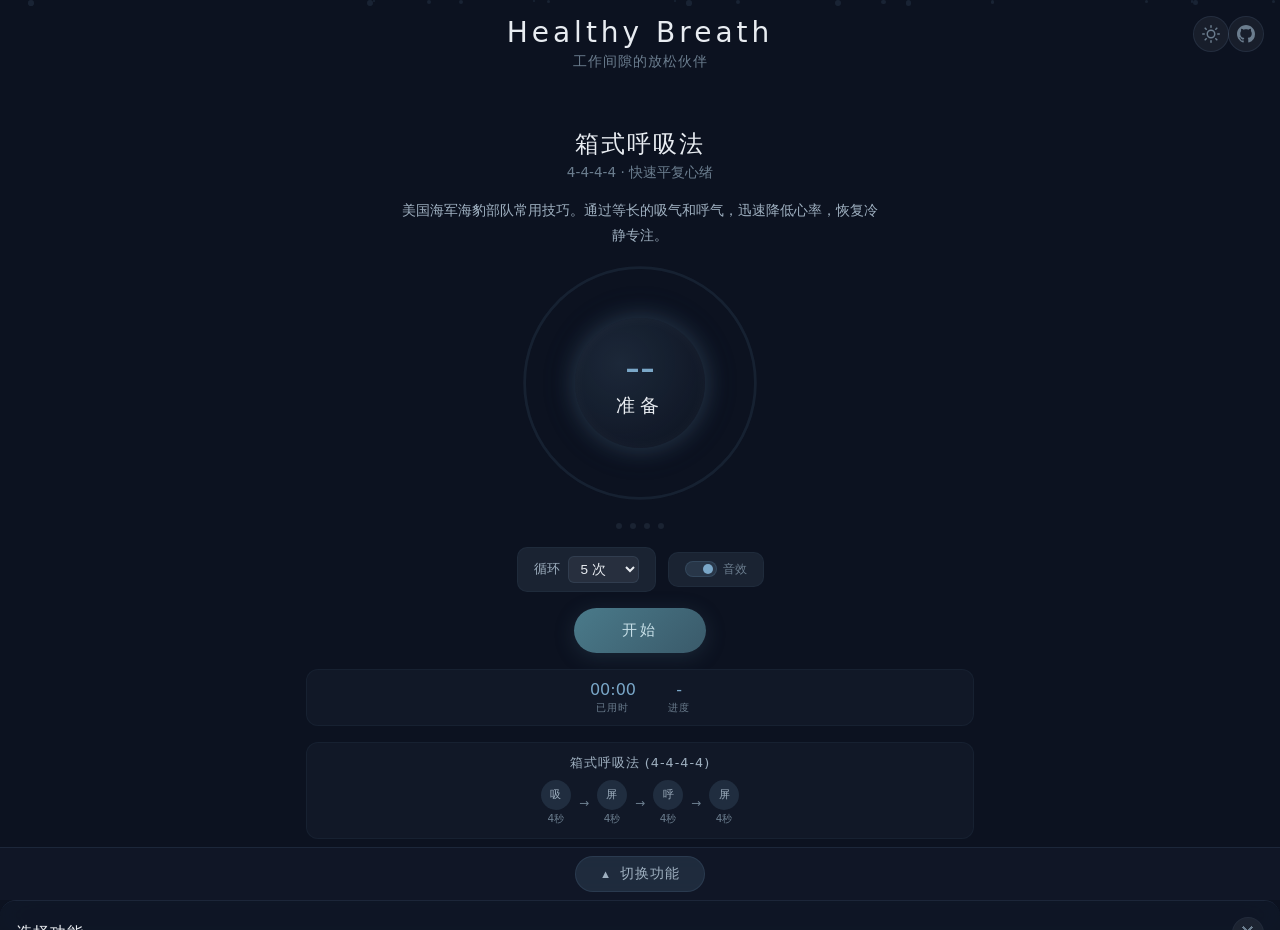
==== commit a68f42f2: "重构 UI：重写 DESIGN.md，CSS 变量双主题，倒计时移到呼吸圆环中间 - 重写 DESIGN.md 为呼吸放松 App 设计系统（Calm/Headspace 风格） - 使用 CSS 自" ====
--- a/index.html
+++ b/index.html
@@ -47,10 +47,11 @@
       <div class="breath-stage">
         <svg class="ring-track" viewBox="0 0 260 260"><circle cx="130" cy="130" r="125"/><defs><linearGradient id="ringGradient" x1="0%" y1="0%" x2="100%" y2="100%"><stop offset="0%" stop-color="#4a7a9a"/><stop offset="100%" stop-color="#6a9aba"/></linearGradient><linearGradient id="ringGradientWarm" x1="0%" y1="0%" x2="100%" y2="100%"><stop offset="0%" stop-color="#b8864a"/><stop offset="100%" stop-color="#d4a574"/></linearGradient></defs></svg>
         <svg class="ring-progress" viewBox="0 0 260 260"><circle cx="130" cy="130" r="125"/></svg>
-        <div class="breath-circle"></div>
-        <div class="breath-label">准备</div>
-      </div>
-      <div class="timer">--</div>
+        <div class="breath-circle">
+          <div class="breath-timer">--</div>
+          <div class="breath-label">准备</div>
+        </div>
+      </div>
       <div class="phase-dots"><div class="phase-dot"></div><div class="phase-dot"></div><div class="phase-dot"></div><div class="phase-dot"></div></div>
       <div class="controls">
         <div class="settings-row">
@@ -71,10 +72,11 @@
       <div class="breath-stage">
         <svg class="ring-track" viewBox="0 0 260 260"><circle cx="130" cy="130" r="125"/></svg>
         <svg class="ring-progress" viewBox="0 0 260 260"><circle cx="130" cy="130" r="125"/></svg>
-        <div class="breath-circle"></div>
-        <div class="breath-label">准备</div>
-      </div>
-      <div class="timer">--</div>
+        <div class="breath-circle">
+          <div class="breath-timer">--</div>
+          <div class="breath-label">准备</div>
+        </div>
+      </div>
       <div class="phase-dots"><div class="phase-dot"></div><div class="phase-dot"></div><div class="phase-dot"></div></div>
       <div class="controls">
         <div class="settings-row">
@@ -95,10 +97,11 @@
       <div class="breath-stage">
         <svg class="ring-track" viewBox="0 0 260 260"><circle cx="130" cy="130" r="125"/></svg>
         <svg class="ring-progress" viewBox="0 0 260 260"><circle cx="130" cy="130" r="125"/></svg>
-        <div class="breath-circle"></div>
-        <div class="breath-label">准备</div>
-      </div>
-      <div class="timer">--</div>
+        <div class="breath-circle">
+          <div class="breath-timer">--</div>
+          <div class="breath-label">准备</div>
+        </div>
+      </div>
       <div class="phase-dots"><div class="phase-dot"></div><div class="phase-dot"></div><div class="phase-dot"></div><div class="phase-dot"></div></div>
       <div class="controls">
         <div class="settings-row">
@@ -119,10 +122,11 @@
       <div class="breath-stage">
         <svg class="ring-track" viewBox="0 0 260 260"><circle cx="130" cy="130" r="125"/></svg>
         <svg class="ring-progress" viewBox="0 0 260 260"><circle cx="130" cy="130" r="125"/></svg>
-        <div class="breath-circle"></div>
-        <div class="breath-label">准备</div>
-      </div>
-      <div class="timer">--</div>
+        <div class="breath-circle">
+          <div class="breath-timer">--</div>
+          <div class="breath-label">准备</div>
+        </div>
+      </div>
       <div class="phase-dots"><div class="phase-dot"></div><div class="phase-dot"></div></div>
       <div class="controls">
         <div class="settings-row">
@@ -513,7 +517,7 @@
 
         this.circle = container.querySelector('.breath-circle');
         this.label = container.querySelector('.breath-label');
-        this.timer = container.querySelector('.timer');
+        this.timer = container.querySelector('.breath-timer');
         this.btn = container.querySelector('.action-btn');
         this.cycleSelect = container.querySelector('.cycle-select');
         this.ringCircle = container.querySelector('.ring-progress circle');
--- a/css/style.css
+++ b/css/style.css
@@ -4,27 +4,105 @@
   box-sizing: border-box;
 }
 
+/* ============================================================
+   CSS Custom Properties (Design Tokens)
+   ============================================================ */
+
+:root {
+  /* Cool Theme (Default) */
+  --color-bg-primary: #0c1220;
+  --color-bg-secondary: #111827;
+  --color-bg-tertiary: #1a2332;
+  --color-accent: #7aa7c8;
+  --color-accent-soft: rgba(122, 167, 200, 0.15);
+  --color-accent-glow: rgba(122, 167, 200, 0.25);
+  --color-text-primary: #e8ecf1;
+  --color-text-secondary: #9fb0c0;
+  --color-text-muted: #6b7d8e;
+  --color-text-on-accent: #0c1220;
+  --color-border: rgba(122, 167, 200, 0.12);
+  --color-border-subtle: rgba(122, 167, 200, 0.06);
+  --color-ring-track: rgba(122, 167, 200, 0.10);
+  --color-ring-progress-start: #5a8aaa;
+  --color-ring-progress-end: #8ab8d8;
+  --color-particle: rgba(122, 167, 200, 0.12);
+  --color-celebration: rgba(138, 184, 216, 0.6);
+
+  /* Opacity */
+  --opacity-hover: 0.08;
+  --opacity-active: 0.12;
+  --opacity-disabled: 0.4;
+  --opacity-backdrop: 0.7;
+
+  /* Typography */
+  --text-hero: 1.75rem;
+  --text-title: 1.5rem;
+  --text-subtitle: 0.85rem;
+  --text-body: 0.9rem;
+  --text-label: 0.8rem;
+  --text-timer: 2.6rem;
+  --text-timer-small: 2.2rem;
+  --text-phase: 1.2rem;
+  --text-stat: 1rem;
+  --text-stat-label: 0.65rem;
+  --text-button: 0.95rem;
+  --text-caption: 0.7rem;
+
+  /* Spacing */
+  --space-xs: 4px;
+  --space-sm: 8px;
+  --space-md: 12px;
+  --space-lg: 16px;
+  --space-xl: 24px;
+  --space-2xl: 32px;
+  --space-3xl: 48px;
+
+  /* Radius */
+  --radius-none: 0;
+  --radius-sm: 6px;
+  --radius-md: 10px;
+  --radius-lg: 12px;
+  --radius-xl: 16px;
+  --radius-pill: 9999px;
+  --radius-full: 50%;
+}
+
+/* Warm Theme */
+body.theme-warm {
+  --color-bg-primary: #1a1510;
+  --color-bg-secondary: #221a14;
+  --color-bg-tertiary: #2a2018;
+  --color-accent: #c9a06a;
+  --color-accent-soft: rgba(201, 160, 106, 0.15);
+  --color-accent-glow: rgba(201, 160, 106, 0.25);
+  --color-text-primary: #f0e6d8;
+  --color-text-secondary: #b8a898;
+  --color-text-muted: #8a7a6a;
+  --color-text-on-accent: #1a1510;
+  --color-border: rgba(201, 160, 106, 0.12);
+  --color-border-subtle: rgba(201, 160, 106, 0.06);
+  --color-ring-track: rgba(201, 160, 106, 0.10);
+  --color-ring-progress-start: #a07848;
+  --color-ring-progress-end: #d4b078;
+  --color-particle: rgba(201, 160, 106, 0.12);
+  --color-celebration: rgba(212, 176, 120, 0.6);
+}
+
 html {
   scroll-behavior: smooth;
 }
 
 body {
-  font-family: -apple-system, BlinkMacSystemFont, 'Segoe UI', 'PingFang SC', 'Microsoft YaHei', sans-serif;
-  background: linear-gradient(160deg, #0d1117 0%, #161b22 30%, #1c2330 50%, #161b22 70%, #0d1117 100%);
-  background-size: 400% 400%;
-  animation: gradientShift 20s ease infinite;
-  color: #c9d1d9;
+  font-family: system-ui, -apple-system, BlinkMacSystemFont, 'Segoe UI', 'PingFang SC', 'Microsoft YaHei', sans-serif;
+  background: var(--color-bg-primary);
+  color: var(--color-text-secondary);
   min-height: 100vh;
   overflow-x: hidden;
 }
 
-@keyframes gradientShift {
-  0% { background-position: 0% 50%; }
-  50% { background-position: 100% 50%; }
-  100% { background-position: 0% 50%; }
-}
-
-/* ===== 粒子背景 ===== */
+/* ============================================================
+   Particle Background
+   ============================================================ */
 .particles {
   position: fixed;
   inset: 0;
@@ -34,8 +112,8 @@
 
 .particle {
   position: absolute;
-  border-radius: 50%;
-  background: rgba(139, 180, 220, 0.12);
+  border-radius: var(--radius-full);
+  background: var(--color-particle);
   animation: floatUp linear infinite;
 }
 
@@ -46,7 +124,9 @@
   100% { transform: translateY(-10vh) scale(1); opacity: 0; }
 }
 
-/* ===== SPA 布局 ===== */
+/* ============================================================
+   SPA Layout
+   ============================================================ */
 .spa-body {
   height: 100vh;
   display: flex;
@@ -58,85 +138,67 @@
   position: relative;
   z-index: 1;
   text-align: center;
-  padding: 1.2rem 1rem 0.6rem;
+  padding: var(--space-lg) var(--space-lg) var(--space-sm);
   flex-shrink: 0;
 }
 
 .spa-header h1 {
-  font-size: 1.8rem;
+  font-size: var(--text-hero);
   font-weight: 300;
   letter-spacing: 4px;
-  color: #e6edf3;
-  margin-bottom: 0.3rem;
+  color: var(--color-text-primary);
+  margin-bottom: var(--space-xs);
 }
 
 .spa-header p {
-  font-size: 0.85rem;
-  color: #8b949e;
+  font-size: var(--text-subtitle);
+  color: var(--color-text-muted);
   letter-spacing: 1px;
 }
 
-/* ===== GitHub 链接 & 主题切换 ===== */
-.github-link {
+/* ============================================================
+   GitHub Link & Theme Toggle
+   ============================================================ */
+.github-link,
+.theme-toggle {
   position: fixed;
-  top: 1rem;
-  right: 1rem;
+  top: var(--space-lg);
   z-index: 50;
   display: flex;
   align-items: center;
   justify-content: center;
   width: 36px;
   height: 36px;
-  border-radius: 50%;
+  border-radius: var(--radius-full);
   background: rgba(255, 255, 255, 0.05);
-  border: 1px solid rgba(139, 180, 220, 0.15);
-  color: #8b949e;
+  border: 1px solid var(--color-border);
+  color: var(--color-text-muted);
   transition: all 0.3s ease;
   text-decoration: none;
-}
-
-.github-link:hover {
-  background: rgba(139, 180, 220, 0.12);
-  border-color: rgba(139, 180, 220, 0.3);
-  color: #c0d0d8;
+  cursor: pointer;
+  padding: 0;
+}
+
+.github-link { right: var(--space-lg); }
+.theme-toggle { right: 3.2rem; }
+
+.github-link:hover,
+.theme-toggle:hover {
+  background: var(--color-accent-soft);
+  border-color: var(--color-border);
+  color: var(--color-text-secondary);
   transform: translateY(-1px);
 }
 
-.github-icon {
-  width: 18px;
-  height: 18px;
-}
-
-.theme-toggle {
-  position: fixed;
-  top: 1rem;
-  right: 3.2rem;
-  z-index: 50;
-  display: flex;
-  align-items: center;
-  justify-content: center;
-  width: 36px;
-  height: 36px;
-  border-radius: 50%;
-  background: rgba(255, 255, 255, 0.05);
-  border: 1px solid rgba(139, 180, 220, 0.15);
-  color: #8b949e;
-  cursor: pointer;
-  transition: all 0.3s ease;
-  padding: 0;
-}
-
-.theme-toggle:hover {
-  background: rgba(139, 180, 220, 0.12);
-  border-color: rgba(139, 180, 220, 0.3);
-  color: #c0d0d8;
-  transform: translateY(-1px);
-}
-
+.github-icon,
 .theme-icon-sun,
 .theme-icon-moon {
   width: 18px;
   height: 18px;
+}
+
+.theme-icon-sun,
+.theme-icon-moon {
   position: absolute;
   transition: opacity 0.3s ease, transform 0.3s ease;
 }
@@ -161,14 +223,16 @@
   transform: scale(1);
 }
 
-/* ===== 主舞台 ===== */
+/* ============================================================
+   Main Stage & Modules
+   ============================================================ */
 .main-stage {
   position: relative;
   z-index: 1;
   max-width: 600px;
   width: 100%;
   margin: 0 auto;
-  padding: 0 1rem;
+  padding: 0 var(--space-lg);
   flex: 1;
   min-height: 0;
   display: flex;
@@ -190,7 +254,6 @@
   animation: moduleIn 0.45s ease forwards;
 }
 
-/* Scrollbar styling for module content */
 .module::-webkit-scrollbar {
   width: 4px;
 }
@@ -198,7 +261,7 @@
   background: transparent;
 }
 .module::-webkit-scrollbar-thumb {
-  background: rgba(139, 180, 220, 0.15);
+  background: var(--color-accent-soft);
   border-radius: 2px;
 }
 
@@ -212,49 +275,54 @@
   to { opacity: 0; transform: translateY(-20px); }
 }
 
-/* ===== 模块内通用 ===== */
+/* ============================================================
+   Module Typography
+   ============================================================ */
 .mod-title {
   text-align: center;
-  font-size: 1.5rem;
+  font-size: var(--text-title);
   font-weight: 300;
-  color: #e6edf3;
-  margin-bottom: 0.2rem;
+  color: var(--color-text-primary);
+  margin-bottom: var(--space-xs);
   letter-spacing: 2px;
 }
 
 .mod-subtitle {
   text-align: center;
-  font-size: 0.85rem;
-  color: #8b949e;
-  margin-bottom: 1.2rem;
+  font-size: var(--text-subtitle);
+  color: var(--color-text-muted);
+  margin-bottom: var(--space-lg);
 }
 
 .mod-desc {
   text-align: center;
-  font-size: 0.9rem;
-  color: #a0aab4;
+  font-size: var(--text-body);
+  color: var(--color-text-secondary);
   line-height: 1.7;
-  margin-bottom: 1.2rem;
-  padding: 0 0.5rem;
-}
-
-/* ===== 呼吸法通用 ===== */
+  margin-bottom: var(--space-lg);
+  padding: 0 var(--space-sm);
+}
+
+/* ============================================================
+   Breathing Stage (Ring + Circle + Timer + Label)
+   ============================================================ */
 .breath-stage {
   position: relative;
   width: 260px;
   height: 260px;
-  margin: 0 auto 1.2rem;
+  margin: 0 auto var(--space-lg);
   flex-shrink: 0;
 }
 
 .ring-track {
   position: absolute;
   inset: 0;
+  z-index: 1;
 }
 
 .ring-track circle {
   fill: none;
-  stroke: rgba(139, 180, 220, 0.1);
+  stroke: var(--color-ring-track);
   stroke-width: 3;
 }
 
@@ -262,6 +330,7 @@
   position: absolute;
   inset: 0;
   transform: rotate(-90deg);
+  z-index: 2;
 }
 
 .ring-progress circle {
@@ -274,6 +343,11 @@
   transition: stroke-dashoffset 0.1s linear;
 }
 
+body.theme-warm .ring-progress circle {
+  stroke: url(#ringGradientWarm);
+}
+
+/* Breathing Circle — contains timer and label inside */
 .breath-circle {
   position: absolute;
   top: 50%;
@@ -281,11 +355,46 @@
   transform: translate(-50%, -50%);
   width: 130px;
   height: 130px;
-  border-radius: 50%;
-  background: radial-gradient(circle at 35% 35%, rgba(139, 180, 220, 0.45), rgba(100, 140, 180, 0.2), rgba(70, 100, 140, 0.08));
-  box-shadow: 0 0 25px rgba(100, 140, 180, 0.12), 0 0 50px rgba(100, 140, 180, 0.06), inset 0 0 15px rgba(255, 255, 255, 0.04);
-}
-
+  border-radius: var(--radius-full);
+  background: radial-gradient(circle at 35% 35%, var(--color-accent-soft), rgba(122, 167, 200, 0.08), transparent);
+  box-shadow: 0 0 25px var(--color-accent-glow), 0 0 50px rgba(122, 167, 200, 0.06), inset 0 0 15px rgba(255, 255, 255, 0.04);
+  z-index: 3;
+  display: flex;
+  flex-direction: column;
+  align-items: center;
+  justify-content: center;
+  gap: 4px;
+}
+
+body.theme-warm .breath-circle {
+  background: radial-gradient(circle at 35% 35%, var(--color-accent-soft), rgba(201, 160, 106, 0.08), transparent);
+  box-shadow: 0 0 25px var(--color-accent-glow), 0 0 50px rgba(201, 160, 106, 0.06), inset 0 0 15px rgba(255, 255, 255, 0.04);
+}
+
+/* Timer inside the breathing circle */
+.breath-timer {
+  font-size: var(--text-timer);
+  font-weight: 200;
+  color: var(--color-accent);
+  font-variant-numeric: tabular-nums;
+  line-height: 1;
+  text-align: center;
+  pointer-events: none;
+  z-index: 10;
+}
+
+/* Phase label inside the breathing circle */
+.breath-label {
+  font-size: var(--text-phase);
+  font-weight: 300;
+  letter-spacing: 5px;
+  color: var(--color-text-primary);
+  text-align: center;
+  pointer-events: none;
+  z-index: 10;
+}
+
+/* Breathing animations */
 .breath-circle.inhale { animation: inhale 4s ease-in-out forwards; }
 .breath-circle.hold { animation: hold 4s linear forwards; }
 .breath-circle.exhale { animation: exhale 4s ease-in-out forwards; }
@@ -299,49 +408,33 @@
 .breath-circle.exhale-478 { animation: exhale 8s ease-in-out forwards; }
 
 @keyframes inhale {
-  from { width: 130px; height: 130px; box-shadow: 0 0 25px rgba(100, 140, 180, 0.12); }
-  to { width: 210px; height: 210px; box-shadow: 0 0 45px rgba(139, 180, 220, 0.2); }
-}
+  from { width: 130px; height: 130px; box-shadow: 0 0 25px var(--color-accent-glow); }
+  to { width: 210px; height: 210px; box-shadow: 0 0 45px var(--color-accent-glow); }
+}
+
 @keyframes hold {
-  from { width: 210px; height: 210px; box-shadow: 0 0 45px rgba(139, 180, 220, 0.2); }
-  to { width: 210px; height: 210px; box-shadow: 0 0 45px rgba(139, 180, 220, 0.2); }
-}
+  from { width: 210px; height: 210px; box-shadow: 0 0 45px var(--color-accent-glow); }
+  to { width: 210px; height: 210px; box-shadow: 0 0 45px var(--color-accent-glow); }
+}
+
 @keyframes exhale {
-  from { width: 210px; height: 210px; box-shadow: 0 0 45px rgba(139, 180, 220, 0.2); }
-  to { width: 130px; height: 130px; box-shadow: 0 0 25px rgba(100, 140, 180, 0.12); }
-}
+  from { width: 210px; height: 210px; box-shadow: 0 0 45px var(--color-accent-glow); }
+  to { width: 130px; height: 130px; box-shadow: 0 0 25px var(--color-accent-glow); }
+}
+
 @keyframes holdEmpty {
   from { width: 130px; height: 130px; }
   to { width: 130px; height: 130px; }
 }
 
-.breath-label {
-  position: absolute;
-  top: 50%;
-  left: 50%;
-  transform: translate(-50%, -50%);
-  font-size: 1.2rem;
-  font-weight: 300;
-  letter-spacing: 5px;
-  color: #e6edf3;
-  z-index: 10;
-  pointer-events: none;
-}
-
-.timer {
-  text-align: center;
-  font-size: 2.6rem;
-  font-weight: 200;
-  color: #8bb4dc;
-  font-variant-numeric: tabular-nums;
-  flex-shrink: 0;
-}
-
+/* ============================================================
+   Phase Dots
+   ============================================================ */
 .phase-dots {
   display: flex;
   justify-content: center;
-  gap: 8px;
-  margin-top: 0.6rem;
+  gap: var(--space-sm);
+  margin-top: var(--space-sm);
   height: 8px;
   flex-shrink: 0;
 }
@@ -349,33 +442,36 @@
 .phase-dot {
   width: 6px;
   height: 6px;
-  border-radius: 50%;
-  background: rgba(139, 180, 220, 0.15);
+  border-radius: var(--radius-full);
+  background: var(--color-bg-tertiary);
   transition: all 0.4s ease;
 }
 
 .phase-dot.active {
-  background: rgba(139, 200, 240, 0.7);
-  box-shadow: 0 0 8px rgba(139, 200, 240, 0.3);
+  background: var(--color-accent);
+  box-shadow: 0 0 8px var(--color-accent-glow);
   transform: scale(1.3);
 }
 
 .phase-dot.completed {
-  background: rgba(139, 180, 220, 0.35);
-}
-
+  background: var(--color-accent-soft);
+}
+
+/* ============================================================
+   Controls
+   ============================================================ */
 .controls {
   display: flex;
   flex-direction: column;
-  gap: 1rem;
-  align-items: center;
-  margin-top: 1rem;
+  gap: var(--space-lg);
+  align-items: center;
+  margin-top: var(--space-lg);
   flex-shrink: 0;
 }
 
 .settings-row {
   display: flex;
-  gap: 0.8rem;
+  gap: var(--space-md);
   align-items: center;
   flex-wrap: wrap;
   justify-content: center;
@@ -384,43 +480,43 @@
 .setting-item {
   display: flex;
   align-items: center;
-  gap: 0.5rem;
-  background: rgba(255, 255, 255, 0.04);
-  padding: 0.5rem 1rem;
-  border-radius: 10px;
-  border: 1px solid rgba(255, 255, 255, 0.06);
+  gap: var(--space-sm);
+  background: var(--color-bg-tertiary);
+  padding: var(--space-sm) var(--space-lg);
+  border-radius: var(--radius-md);
+  border: 1px solid var(--color-border-subtle);
 }
 
 .setting-item label {
-  font-size: 0.8rem;
-  color: #a0aab4;
+  font-size: var(--text-label);
+  color: var(--color-text-secondary);
 }
 
 .setting-item select {
   background: rgba(255, 255, 255, 0.06);
-  border: 1px solid rgba(255, 255, 255, 0.1);
-  border-radius: 6px;
-  padding: 0.25rem 0.5rem;
-  color: #c9d1d9;
+  border: 1px solid var(--color-border);
+  border-radius: var(--radius-sm);
+  padding: 4px 8px;
+  color: var(--color-text-primary);
   font-size: 0.85rem;
   cursor: pointer;
   outline: none;
 }
 
 .setting-item select option {
-  background: #1c2330;
-  color: #c9d1d9;
+  background: var(--color-bg-secondary);
+  color: var(--color-text-primary);
 }
 
 .setting-item select:disabled {
-  opacity: 0.4;
+  opacity: var(--opacity-disabled);
   cursor: not-allowed;
 }
 
 .toggle-sound {
   display: flex;
   align-items: center;
-  gap: 0.3rem;
+  gap: 6px;
   cursor: pointer;
   user-select: none;
 }
@@ -429,11 +525,12 @@
   appearance: none;
   width: 32px;
   height: 16px;
-  background: rgba(255, 255, 255, 0.1);
-  border-radius: 8px;
+  background: var(--color-bg-tertiary);
+  border-radius: var(--radius-pill);
   position: relative;
   cursor: pointer;
   transition: background 0.3s;
+  border: 1px solid var(--color-border-subtle);
 }
 
 .toggle-sound input::after {
@@ -441,32 +538,34 @@
   position: absolute;
   top: 2px;
   left: 2px;
-  width: 12px;
-  height: 12px;
-  border-radius: 50%;
-  background: #6a9a9a;
+  width: 10px;
+  height: 10px;
+  border-radius: var(--radius-full);
+  background: var(--color-text-muted);
   transition: transform 0.3s;
 }
 
 .toggle-sound input:checked {
-  background: rgba(100, 160, 180, 0.25);
+  background: var(--color-accent-soft);
+  border-color: var(--color-accent-soft);
 }
 
 .toggle-sound input:checked::after {
-  transform: translateX(16px);
-  background: #8bb4dc;
+  transform: translateX(15px);
+  background: var(--color-accent);
 }
 
 .toggle-sound span {
   font-size: 0.75rem;
-  color: #8b949e;
-}
-
+  color: var(--color-text-muted);
+}
+
+/* Buttons */
 .btn {
-  padding: 0.75rem 3rem;
-  font-size: 0.95rem;
+  padding: 12px 48px;
+  font-size: var(--text-button);
   border: none;
-  border-radius: 50px;
+  border-radius: var(--radius-pill);
   cursor: pointer;
   transition: all 0.3s ease;
   letter-spacing: 3px;
@@ -496,48 +595,54 @@
   box-shadow: 0 4px 20px rgba(74, 80, 104, 0.3);
 }
 
+/* ============================================================
+   Stats Bar
+   ============================================================ */
 .stats-bar {
   display: flex;
   justify-content: center;
   gap: 2rem;
-  margin-top: 1rem;
-  padding: 0.6rem 1.2rem;
-  background: rgba(255, 255, 255, 0.03);
-  border-radius: 10px;
-  border: 1px solid rgba(255, 255, 255, 0.04);
+  margin-top: var(--space-lg);
+  padding: 10px 20px;
+  background: var(--color-bg-secondary);
+  border-radius: var(--radius-lg);
+  border: 1px solid var(--color-border-subtle);
   flex-shrink: 0;
 }
 
 .stat { text-align: center; }
 
 .stat-value {
-  font-size: 1rem;
+  font-size: var(--text-stat);
   font-weight: 300;
-  color: #8bb4dc;
+  color: var(--color-accent);
   font-variant-numeric: tabular-nums;
 }
 
 .stat-label {
-  font-size: 0.65rem;
-  color: #8b949e;
-  margin-top: 0.1rem;
+  font-size: var(--text-stat-label);
+  color: var(--color-text-muted);
+  margin-top: 2px;
   letter-spacing: 1px;
 }
 
+/* ============================================================
+   Instruction Card
+   ============================================================ */
 .instruction-card {
-  margin-top: 1rem;
-  padding: 0.8rem 1rem;
-  background: rgba(255, 255, 255, 0.03);
-  border-radius: 12px;
-  border: 1px solid rgba(255, 255, 255, 0.04);
+  margin-top: var(--space-lg);
+  padding: var(--space-md) var(--space-lg);
+  background: var(--color-bg-secondary);
+  border-radius: var(--radius-lg);
+  border: 1px solid var(--color-border-subtle);
   flex-shrink: 0;
 }
 
 .instruction-card h3 {
-  font-size: 0.8rem;
+  font-size: var(--text-label);
   font-weight: 400;
-  color: #a0aab4;
-  margin-bottom: 0.4rem;
+  color: var(--color-text-secondary);
+  margin-bottom: var(--space-sm);
   letter-spacing: 1px;
   text-align: center;
 }
@@ -546,7 +651,7 @@
   display: flex;
   align-items: center;
   justify-content: center;
-  gap: 0.4rem;
+  gap: var(--space-sm);
   flex-wrap: wrap;
 }
 
@@ -554,36 +659,38 @@
   display: flex;
   flex-direction: column;
   align-items: center;
-  gap: 0.15rem;
+  gap: 2px;
 }
 
 .flow-step .step-icon {
   width: 30px;
   height: 30px;
-  border-radius: 50%;
-  background: rgba(139, 180, 220, 0.1);
+  border-radius: var(--radius-full);
+  background: var(--color-accent-soft);
   display: flex;
   align-items: center;
   justify-content: center;
   font-size: 0.7rem;
-  color: #a0aab4;
+  color: var(--color-text-secondary);
 }
 
 .flow-step .step-name {
   font-size: 0.65rem;
-  color: #8b949e;
+  color: var(--color-text-muted);
 }
 
 .flow-arrow {
-  color: #6a7a84;
+  color: var(--color-text-muted);
   font-size: 0.75rem;
 }
 
-/* ===== 放松技巧通用 ===== */
+/* ============================================================
+   Exercise Modules
+   ============================================================ */
 .exercise-visual {
   width: 200px;
   height: 180px;
-  margin: 0 auto 1rem;
+  margin: 0 auto var(--space-lg);
   position: relative;
   display: flex;
   align-items: center;
@@ -594,9 +701,9 @@
 .exercise-guide {
   text-align: center;
   font-size: 1rem;
-  color: #c0d0d8;
+  color: var(--color-text-primary);
   min-height: 1.8rem;
-  margin-bottom: 0.8rem;
+  margin-bottom: var(--space-md);
   flex-shrink: 0;
 }
 
@@ -604,18 +711,18 @@
   text-align: center;
   font-size: 3rem;
   font-weight: 200;
-  color: #8bb4dc;
+  color: var(--color-accent);
   font-variant-numeric: tabular-nums;
-  margin-bottom: 1rem;
+  margin-bottom: var(--space-lg);
   flex-shrink: 0;
 }
 
-/* 眼部 */
+/* Eye */
 .eye-shape {
   width: 140px;
   height: 80px;
-  border-radius: 50%;
-  border: 2px solid rgba(139, 180, 220, 0.2);
+  border-radius: var(--radius-full);
+  border: 2px solid var(--color-accent-soft);
   display: flex;
   align-items: center;
   justify-content: center;
@@ -624,8 +731,8 @@
 }
 
 .eye-shape.resting {
-  border-color: rgba(139, 180, 220, 0.4);
-  box-shadow: 0 0 30px rgba(100, 140, 180, 0.12);
+  border-color: var(--color-accent-glow);
+  box-shadow: 0 0 30px var(--color-accent-glow);
   animation: eyePulse 2s ease-in-out infinite;
 }
 
@@ -637,18 +744,18 @@
 .eye-pupil {
   width: 36px;
   height: 36px;
-  border-radius: 50%;
-  background: radial-gradient(circle at 35% 35%, rgba(139, 200, 240, 0.5), rgba(70, 100, 140, 0.2));
-  border: 1px solid rgba(139, 180, 220, 0.2);
-}
-
-/* 颈部 */
+  border-radius: var(--radius-full);
+  background: radial-gradient(circle at 35% 35%, var(--color-accent-glow), var(--color-accent-soft));
+  border: 1px solid var(--color-accent-soft);
+}
+
+/* Neck */
 .neck-head {
   width: 50px;
   height: 50px;
-  border-radius: 50%;
-  background: radial-gradient(circle at 40% 40%, rgba(139, 180, 220, 0.2), rgba(70, 100, 140, 0.08));
-  border: 1px solid rgba(139, 180, 220, 0.12);
+  border-radius: var(--radius-full);
+  background: radial-gradient(circle at 40% 40%, var(--color-accent-soft), rgba(122, 167, 200, 0.04));
+  border: 1px solid var(--color-border);
   transition: transform 1.2s ease-in-out;
 }
 
@@ -666,13 +773,13 @@
   100% { transform: translateX(0) rotate(0deg); }
 }
 
-/* 手腕 */
+/* Wrist */
 .wrist-hand {
   width: 50px;
   height: 70px;
-  border-radius: 10px;
-  background: rgba(139, 180, 220, 0.08);
-  border: 1px solid rgba(139, 180, 220, 0.12);
+  border-radius: var(--radius-sm);
+  background: var(--color-accent-soft);
+  border: 1px solid var(--color-border);
   transition: transform 1s ease-in-out;
 }
 
@@ -686,7 +793,7 @@
   75% { transform: rotate(8deg); }
 }
 
-/* 扫描 */
+/* Scan */
 .scan-figure {
   width: 100px;
   height: 160px;
@@ -698,8 +805,8 @@
   width: 60px;
   height: 120px;
   border-radius: 30px;
-  background: rgba(139, 180, 220, 0.06);
-  border: 1px solid rgba(139, 180, 220, 0.1);
+  background: var(--color-accent-soft);
+  border: 1px solid var(--color-border);
   position: absolute;
   bottom: 0;
   left: 50%;
@@ -709,13 +816,17 @@
 .scan-head {
   width: 40px;
   height: 40px;
-  border-radius: 50%;
-  background: rgba(139, 180, 220, 0.08);
-  border: 1px solid rgba(139, 180, 220, 0.12);
+  border-radius: var(--radius-full);
+  background: rgba(122, 167, 200, 0.06);
+  border: 1px solid var(--color-border);
   position: absolute;
   top: 0;
   left: 50%;
   transform: translateX(-50%);
+}
+
+body.theme-warm .scan-head {
+  background: rgba(201, 160, 106, 0.06);
 }
 
 .scan-beam {
@@ -724,18 +835,20 @@
   transform: translateX(-50%);
   width: 70px;
   height: 24px;
-  border-radius: 12px;
-  background: rgba(139, 200, 240, 0.12);
-  box-shadow: 0 0 15px rgba(139, 200, 240, 0.08);
+  border-radius: var(--radius-pill);
+  background: var(--color-accent-soft);
+  box-shadow: 0 0 15px var(--color-accent-glow);
   transition: top 1.5s ease-in-out;
 }
 
-/* ===== 文章 ===== */
+/* ============================================================
+   Article Content
+   ============================================================ */
 .article-content {
   text-align: left;
   line-height: 1.85;
-  color: #a0aab4;
-  font-size: 0.9rem;
+  color: var(--color-text-secondary);
+  font-size: var(--text-body);
   flex: 1;
   overflow-y: auto;
 }
@@ -747,80 +860,82 @@
   background: transparent;
 }
 .article-content::-webkit-scrollbar-thumb {
-  background: rgba(139, 180, 220, 0.15);
+  background: var(--color-accent-soft);
   border-radius: 2px;
 }
 
 .article-content h3 {
   font-size: 1.05rem;
   font-weight: 400;
-  color: #e6edf3;
-  margin: 1.5rem 0 0.6rem;
-  padding-bottom: 0.3rem;
-  border-bottom: 1px solid rgba(139, 180, 220, 0.1);
+  color: var(--color-text-primary);
+  margin: var(--space-xl) 0 var(--space-md);
+  padding-bottom: var(--space-xs);
+  border-bottom: 1px solid var(--color-border);
 }
 
 .article-content h4 {
   font-size: 0.95rem;
   font-weight: 400;
-  color: #c0d0d8;
-  margin: 1rem 0 0.4rem;
+  color: var(--color-text-primary);
+  margin: var(--space-lg) 0 var(--space-sm);
 }
 
 .article-content p {
-  margin-bottom: 0.8rem;
+  margin-bottom: var(--space-md);
 }
 
 .article-content ul, .article-content ol {
-  margin: 0.6rem 0 0.8rem 1.2rem;
-  padding-left: 0.3rem;
+  margin: var(--space-sm) 0 var(--space-md) var(--space-lg);
+  padding-left: var(--space-sm);
 }
 
 .article-content li {
-  margin-bottom: 0.4rem;
+  margin-bottom: var(--space-xs);
 }
 
 .article-content blockquote {
-  margin: 1rem 0;
-  padding: 0.7rem 1rem;
-  border-left: 3px solid rgba(139, 180, 220, 0.25);
-  background: rgba(139, 180, 220, 0.04);
-  border-radius: 0 8px 8px 0;
-  color: #8bb4dc;
+  margin: var(--space-lg) 0;
+  padding: var(--space-md) var(--space-lg);
+  border-left: 3px solid var(--color-accent-soft);
+  background: var(--color-accent-soft);
+  border-radius: 0 var(--radius-sm) var(--radius-sm) 0;
+  color: var(--color-accent);
   font-style: italic;
 }
 
 .article-content strong {
-  color: #e6edf3;
-  font-weight: 500;
+  color: var(--color-text-primary);
+  font-weight: 600;
 }
 
 .tip-box {
-  margin: 1rem 0;
-  padding: 0.8rem 1rem;
-  background: rgba(139, 180, 220, 0.05);
-  border: 1px solid rgba(139, 180, 220, 0.1);
-  border-radius: 10px;
+  margin: var(--space-lg) 0;
+  padding: var(--space-md) var(--space-lg);
+  background: var(--color-accent-soft);
+  border: 1px solid var(--color-border);
+  border-radius: var(--radius-md);
 }
 
 .tip-title {
-  font-size: 0.8rem;
-  color: #8bb4dc;
-  margin-bottom: 0.3rem;
-  display: flex;
-  align-items: center;
-  gap: 0.3rem;
+  font-size: var(--text-label);
+  color: var(--color-accent);
+  margin-bottom: var(--space-xs);
+  display: flex;
+  align-items: center;
+  gap: var(--space-xs);
 }
 
 .article-source {
-  margin-top: 1.5rem;
-  padding-top: 0.8rem;
-  border-top: 1px solid rgba(139, 180, 220, 0.1);
-  font-size: 0.7rem;
-  color: #6a7a84;
-}
-
-/* ===== 底部切换栏 ===== */
+  margin-top: var(--space-xl);
+  padding-top: var(--space-md);
+  border-top: 1px solid var(--color-border);
+  font-size: var(--text-caption);
+  color: var(--color-text-muted);
+}
+
+/* ============================================================
+   Bottom Bar
+   ============================================================ */
 .bottom-bar {
   position: fixed;
   bottom: 0;
@@ -829,30 +944,35 @@
   z-index: 100;
   display: flex;
   justify-content: center;
-  padding: 0.6rem;
-  background: rgba(13, 17, 23, 0.9);
+  padding: var(--space-sm);
+  background: rgba(17, 24, 39, 0.9);
   backdrop-filter: blur(12px);
-  border-top: 1px solid rgba(139, 180, 220, 0.1);
+  border-top: 1px solid var(--color-border);
   flex-shrink: 0;
 }
 
+body.theme-warm .bottom-bar {
+  background: rgba(34, 26, 20, 0.9);
+}
+
 .module-toggle {
   display: flex;
   align-items: center;
-  gap: 0.4rem;
-  padding: 0.5rem 1.5rem;
-  background: rgba(139, 180, 220, 0.1);
-  border: 1px solid rgba(139, 180, 220, 0.2);
-  border-radius: 50px;
-  color: #c0d0d8;
-  font-size: 0.85rem;
+  gap: var(--space-sm);
+  padding: var(--space-sm) var(--space-xl);
+  background: var(--color-accent-soft);
+  border: 1px solid var(--color-border);
+  border-radius: var(--radius-pill);
+  color: var(--color-text-secondary);
+  font-size: var(--text-subtitle);
   cursor: pointer;
   transition: all 0.3s ease;
   letter-spacing: 1px;
 }
 
 .module-toggle:hover {
-  background: rgba(139, 180, 220, 0.18);
+  background: var(--color-accent-soft);
+  border-color: var(--color-border);
   transform: translateY(-1px);
 }
 
@@ -866,24 +986,30 @@
   transform: rotate(180deg);
 }
 
-/* ===== 底部面板 ===== */
+/* ============================================================
+   Bottom Panel
+   ============================================================ */
 .bottom-panel {
   position: fixed;
   bottom: 0;
   left: 0;
   right: 0;
   z-index: 90;
-  background: rgba(22, 27, 34, 0.7);
+  background: rgba(17, 24, 39, 0.7);
   backdrop-filter: blur(16px);
   -webkit-backdrop-filter: blur(16px);
-  border-radius: 20px 20px 0 0;
-  border-top: 1px solid rgba(139, 180, 220, 0.12);
+  border-radius: var(--radius-xl) var(--radius-xl) 0 0;
+  border-top: 1px solid var(--color-border);
   transform: translateY(100%);
   transition: transform 0.4s cubic-bezier(0.16, 1, 0.3, 1);
   max-height: 70vh;
   overflow-y: auto;
 }
 
+body.theme-warm .bottom-panel {
+  background: rgba(34, 26, 20, 0.7);
+}
+
 .bottom-panel.open {
   transform: translateY(0);
 }
@@ -892,29 +1018,33 @@
   display: flex;
   justify-content: space-between;
   align-items: center;
-  padding: 1rem 1.2rem 0.5rem;
+  padding: var(--space-lg) var(--space-lg) var(--space-sm);
   position: sticky;
   top: 0;
-  background: rgba(22, 27, 34, 0.7);
+  background: rgba(17, 24, 39, 0.7);
   backdrop-filter: blur(16px);
   -webkit-backdrop-filter: blur(16px);
   z-index: 2;
 }
 
+body.theme-warm .panel-header {
+  background: rgba(34, 26, 20, 0.7);
+}
+
 .panel-header h3 {
   font-size: 1rem;
   font-weight: 400;
-  color: #e6edf3;
+  color: var(--color-text-primary);
   letter-spacing: 1px;
 }
 
 .panel-close {
   width: 32px;
   height: 32px;
-  border-radius: 50%;
+  border-radius: var(--radius-full);
   background: rgba(255, 255, 255, 0.06);
-  border: 1px solid rgba(255, 255, 255, 0.1);
-  color: #8b949e;
+  border: 1px solid var(--color-border-subtle);
+  color: var(--color-text-muted);
   font-size: 1rem;
   cursor: pointer;
   display: flex;
@@ -925,43 +1055,43 @@
 
 .panel-close:hover {
   background: rgba(255, 255, 255, 0.1);
-  color: #e6edf3;
+  color: var(--color-text-primary);
 }
 
 .panel-content {
-  padding: 0 1.2rem 2rem;
+  padding: 0 var(--space-lg) var(--space-xl);
 }
 
 .panel-group {
-  margin-bottom: 1.2rem;
+  margin-bottom: var(--space-lg);
 }
 
 .panel-group h4 {
-  font-size: 0.8rem;
+  font-size: var(--text-label);
   font-weight: 400;
-  color: #8b949e;
-  margin-bottom: 0.6rem;
+  color: var(--color-text-muted);
+  margin-bottom: var(--space-md);
   letter-spacing: 1px;
   display: flex;
   align-items: center;
-  gap: 0.3rem;
+  gap: var(--space-xs);
 }
 
 .panel-grid {
   display: grid;
   grid-template-columns: repeat(3, 1fr);
-  gap: 0.6rem;
+  gap: var(--space-sm);
 }
 
 .panel-item {
   display: flex;
   flex-direction: column;
   align-items: center;
-  gap: 0.2rem;
-  padding: 0.7rem 0.3rem;
+  gap: 2px;
+  padding: var(--space-md) var(--space-xs);
   background: rgba(255, 255, 255, 0.04);
-  border: 1px solid rgba(255, 255, 255, 0.06);
-  border-radius: 12px;
+  border: 1px solid var(--color-border-subtle);
+  border-radius: var(--radius-lg);
   cursor: pointer;
   transition: all 0.25s ease;
   text-align: center;
@@ -969,14 +1099,14 @@
 }
 
 .panel-item:hover {
-  background: rgba(139, 180, 220, 0.1);
-  border-color: rgba(139, 180, 220, 0.2);
+  background: var(--color-accent-soft);
+  border-color: var(--color-border);
   transform: translateY(-2px);
 }
 
 .panel-item.active {
-  background: rgba(139, 180, 220, 0.12);
-  border-color: rgba(139, 180, 220, 0.3);
+  background: var(--color-accent-soft);
+  border-color: var(--color-border);
 }
 
 .panel-item .pi-icon {
@@ -986,12 +1116,12 @@
 
 .panel-item .pi-title {
   font-size: 0.75rem;
-  color: #c0d0d8;
+  color: var(--color-text-secondary);
 }
 
 .panel-item .pi-desc {
   font-size: 0.6rem;
-  color: #8b949e;
+  color: var(--color-text-muted);
 }
 
 .panel-overlay {
@@ -1009,7 +1139,9 @@
   pointer-events: auto;
 }
 
-/* ===== 庆祝 ===== */
+/* ============================================================
+   Celebration
+   ============================================================ */
 .celebration {
   position: fixed;
   inset: 0;
@@ -1024,8 +1156,8 @@
   position: absolute;
   width: 5px;
   height: 5px;
-  border-radius: 50%;
-  background: rgba(139, 200, 240, 0.6);
+  border-radius: var(--radius-full);
+  background: var(--color-celebration);
   animation: celebrate 1.2s ease-out forwards;
 }
 
@@ -1034,56 +1166,70 @@
   100% { transform: translate(var(--tx), var(--ty)) scale(0); opacity: 0; }
 }
 
-/* ===== 响应式 ===== */
+/* ============================================================
+   Responsive
+   ============================================================ */
 @media (max-width: 480px) {
   .spa-header h1 { font-size: 1.5rem; }
   .mod-title { font-size: 1.25rem; }
   .breath-stage { width: 220px; height: 220px; }
   .breath-circle { width: 110px; height: 110px; }
-  @keyframes inhale { from { width: 110px; height: 110px; } to { width: 170px; height: 170px; } }
-  @keyframes hold { from { width: 170px; height: 170px; } to { width: 170px; height: 170px; } }
-  @keyframes exhale { from { width: 170px; height: 170px; } to { width: 110px; height: 110px; } }
-  @keyframes holdEmpty { from { width: 110px; height: 110px; } to { width: 110px; height: 110px; } }
-  .timer { font-size: 2.2rem; }
+  .breath-timer { font-size: var(--text-timer-small); }
+
+  @keyframes inhale {
+    from { width: 110px; height: 110px; box-shadow: 0 0 25px var(--color-accent-glow); }
+    to { width: 170px; height: 170px; box-shadow: 0 0 45px var(--color-accent-glow); }
+  }
+  @keyframes hold {
+    from { width: 170px; height: 170px; box-shadow: 0 0 45px var(--color-accent-glow); }
+    to { width: 170px; height: 170px; box-shadow: 0 0 45px var(--color-accent-glow); }
+  }
+  @keyframes exhale {
+    from { width: 170px; height: 170px; box-shadow: 0 0 45px var(--color-accent-glow); }
+    to { width: 110px; height: 110px; box-shadow: 0 0 25px var(--color-accent-glow); }
+  }
+  @keyframes holdEmpty {
+    from { width: 110px; height: 110px; }
+    to { width: 110px; height: 110px; }
+  }
+
   .exercise-timer { font-size: 2.5rem; }
   .panel-grid { grid-template-columns: repeat(3, 1fr); }
   .article-content { line-height: 1.7; }
 }
 
-/* ===== PC端全屏适配 ===== */
 @media (min-width: 769px) {
   .spa-body {
     height: 100vh;
     max-height: 100vh;
     overflow: hidden;
   }
-  
+
   .main-stage {
     max-width: 700px;
   }
-  
+
   .module.active {
     justify-content: center;
   }
-  
+
   .breath-stage {
     width: 240px;
     height: 240px;
-    margin-bottom: 1rem;
+    margin-bottom: var(--space-md);
   }
-  
+
   .mod-desc {
     max-width: 500px;
     margin-left: auto;
     margin-right: auto;
   }
-  
+
   .instruction-card {
-    margin-bottom: 1rem;
+    margin-bottom: var(--space-md);
   }
 }
 
-/* ===== 平板适配 ===== */
 @media (min-width: 481px) and (max-width: 768px) {
   .spa-body {
     height: 100vh;
@@ -1093,135 +1239,8 @@
 }
 
 /* ============================================================
-   暖色调主题 (Warm Theme) — 日落感 / Calm App 风格
-   ============================================================ */
-
-/* 基础过渡 */
-body, .github-link, .theme-toggle, .bottom-bar, .bottom-panel, .panel-header,
-.btn, .setting-item, .setting-item select, .panel-item, .panel-close,
-.module-toggle, .instruction-card, .stats-bar, .tip-box, .article-content blockquote {
-  transition: background 0.5s ease, border-color 0.5s ease, color 0.5s ease, box-shadow 0.5s ease;
-}
-
-/* 背景渐变 */
-body.theme-warm {
-  background: linear-gradient(160deg, #1a1512 0%, #221a14 30%, #2a1f18 50%, #221a14 70%, #1a1512 100%);
-  background-size: 400% 400%;
-  animation: gradientShift 20s ease infinite;
-  color: #d4c5b5;
-}
-
-/* 粒子 */
-body.theme-warm .particle {
-  background: rgba(200, 160, 120, 0.12);
-}
-
-/* 头部 */
-body.theme-warm .spa-header h1 {
-  color: #f0e6d8;
-}
-
-body.theme-warm .spa-header p {
-  color: #a89080;
-}
-
-/* GitHub & Theme Toggle */
-body.theme-warm .github-link,
-body.theme-warm .theme-toggle {
-  background: rgba(255, 255, 255, 0.05);
-  border-color: rgba(200, 160, 120, 0.15);
-  color: #a89080;
-}
-
-body.theme-warm .github-link:hover,
-body.theme-warm .theme-toggle:hover {
-  background: rgba(200, 160, 120, 0.12);
-  border-color: rgba(200, 160, 120, 0.3);
-  color: #d4c5b5;
-}
-
-/* 模块标题 */
-body.theme-warm .mod-title {
-  color: #f0e6d8;
-}
-
-body.theme-warm .mod-subtitle {
-  color: #a89080;
-}
-
-body.theme-warm .mod-desc {
-  color: #b8a898;
-}
-
-/* 呼吸环 */
-body.theme-warm .ring-track circle {
-  stroke: rgba(200, 160, 120, 0.1);
-}
-
-body.theme-warm .ring-progress circle {
-  stroke: url(#ringGradientWarm);
-}
-
-body.theme-warm .breath-circle {
-  background: radial-gradient(circle at 35% 35%, rgba(200, 160, 120, 0.45), rgba(160, 120, 80, 0.2), rgba(120, 80, 50, 0.08));
-  box-shadow: 0 0 25px rgba(160, 120, 80, 0.12), 0 0 50px rgba(160, 120, 80, 0.06), inset 0 0 15px rgba(255, 255, 255, 0.04);
-}
-
-@keyframes inhaleWarm {
-  from { width: 130px; height: 130px; box-shadow: 0 0 25px rgba(160, 120, 80, 0.12); }
-  to { width: 210px; height: 210px; box-shadow: 0 0 45px rgba(200, 160, 120, 0.2); }
-}
-@keyframes holdWarm {
-  from { width: 210px; height: 210px; box-shadow: 0 0 45px rgba(200, 160, 120, 0.2); }
-  to { width: 210px; height: 210px; box-shadow: 0 0 45px rgba(200, 160, 120, 0.2); }
-}
-@keyframes exhaleWarm {
-  from { width: 210px; height: 210px; box-shadow: 0 0 45px rgba(200, 160, 120, 0.2); }
-  to { width: 130px; height: 130px; box-shadow: 0 0 25px rgba(160, 120, 80, 0.12); }
-}
-
-body.theme-warm .breath-circle.inhale,
-body.theme-warm .breath-circle.inhale-s5,
-body.theme-warm .breath-circle.inhale-478 {
-  animation-name: inhaleWarm;
-}
-
-body.theme-warm .breath-circle.hold,
-body.theme-warm .breath-circle.hold-s5,
-body.theme-warm .breath-circle.hold-478 {
-  animation-name: holdWarm;
-}
-
-body.theme-warm .breath-circle.exhale,
-body.theme-warm .breath-circle.exhale-s5,
-body.theme-warm .breath-circle.exhale-478 {
-  animation-name: exhaleWarm;
-}
-
-body.theme-warm .breath-label {
-  color: #f0e6d8;
-}
-
-body.theme-warm .timer,
-body.theme-warm .exercise-timer {
-  color: #d4a574;
-}
-
-/* 阶段点 */
-body.theme-warm .phase-dot {
-  background: rgba(200, 160, 120, 0.15);
-}
-
-body.theme-warm .phase-dot.active {
-  background: rgba(220, 180, 130, 0.7);
-  box-shadow: 0 0 8px rgba(220, 180, 130, 0.3);
-}
-
-body.theme-warm .phase-dot.completed {
-  background: rgba(200, 160, 120, 0.35);
-}
-
-/* 按钮 */
+   Warm Theme Button Overrides
+   ============================================================ */
 body.theme-warm .btn-start {
   background: linear-gradient(135deg, #8a6a4a, #6a4a2a);
   color: #f0e0c8;
@@ -1243,255 +1262,3 @@
   color: #e0d0c0;
   box-shadow: 0 4px 20px rgba(74, 58, 42, 0.3);
 }
-
-/* 设置项 */
-body.theme-warm .setting-item {
-  background: rgba(255, 255, 255, 0.04);
-  border-color: rgba(255, 255, 255, 0.06);
-}
-
-body.theme-warm .setting-item label,
-body.theme-warm .toggle-sound span {
-  color: #b8a898;
-}
-
-body.theme-warm .setting-item select {
-  background: rgba(255, 255, 255, 0.06);
-  border-color: rgba(255, 255, 255, 0.1);
-  color: #d4c5b5;
-}
-
-body.theme-warm .setting-item select option {
-  background: #2a1f18;
-  color: #d4c5b5;
-}
-
-body.theme-warm .toggle-sound input {
-  background: rgba(255, 255, 255, 0.1);
-}
-
-body.theme-warm .toggle-sound input::after {
-  background: #9a7a5a;
-}
-
-body.theme-warm .toggle-sound input:checked {
-  background: rgba(180, 140, 100, 0.25);
-}
-
-body.theme-warm .toggle-sound input:checked::after {
-  background: #d4a574;
-}
-
-/* 统计栏 */
-body.theme-warm .stats-bar {
-  background: rgba(255, 255, 255, 0.03);
-  border-color: rgba(255, 255, 255, 0.04);
-}
-
-body.theme-warm .stat-value {
-  color: #d4a574;
-}
-
-body.theme-warm .stat-label {
-  color: #a89080;
-}
-
-/* 说明卡片 */
-body.theme-warm .instruction-card {
-  background: rgba(255, 255, 255, 0.03);
-  border-color: rgba(255, 255, 255, 0.04);
-}
-
-body.theme-warm .instruction-card h3 {
-  color: #b8a898;
-}
-
-body.theme-warm .flow-step .step-icon {
-  background: rgba(200, 160, 120, 0.1);
-  color: #b8a898;
-}
-
-body.theme-warm .flow-step .step-name {
-  color: #a89080;
-}
-
-body.theme-warm .flow-arrow {
-  color: #8a7a6a;
-}
-
-/* 放松技巧 */
-body.theme-warm .exercise-guide {
-  color: #d4c5b5;
-}
-
-body.theme-warm .eye-shape {
-  border-color: rgba(200, 160, 120, 0.2);
-}
-
-body.theme-warm .eye-shape.resting {
-  border-color: rgba(200, 160, 120, 0.4);
-  box-shadow: 0 0 30px rgba(160, 120, 80, 0.12);
-}
-
-body.theme-warm .eye-pupil {
-  background: radial-gradient(circle at 35% 35%, rgba(220, 180, 130, 0.5), rgba(120, 80, 50, 0.2));
-  border-color: rgba(200, 160, 120, 0.2);
-}
-
-body.theme-warm .neck-head {
-  background: radial-gradient(circle at 40% 40%, rgba(200, 160, 120, 0.2), rgba(120, 80, 50, 0.08));
-  border-color: rgba(200, 160, 120, 0.12);
-}
-
-body.theme-warm .wrist-hand {
-  background: rgba(200, 160, 120, 0.08);
-  border-color: rgba(200, 160, 120, 0.12);
-}
-
-body.theme-warm .scan-body {
-  background: rgba(200, 160, 120, 0.06);
-  border-color: rgba(200, 160, 120, 0.1);
-}
-
-body.theme-warm .scan-head {
-  background: rgba(200, 160, 120, 0.08);
-  border-color: rgba(200, 160, 120, 0.12);
-}
-
-body.theme-warm .scan-beam {
-  background: rgba(220, 180, 130, 0.12);
-  box-shadow: 0 0 15px rgba(220, 180, 130, 0.08);
-}
-
-/* 文章 */
-body.theme-warm .article-content {
-  color: #b8a898;
-}
-
-body.theme-warm .article-content h3 {
-  color: #f0e6d8;
-  border-bottom-color: rgba(200, 160, 120, 0.1);
-}
-
-body.theme-warm .article-content h4 {
-  color: #d4c5b5;
-}
-
-body.theme-warm .article-content strong {
-  color: #f0e6d8;
-}
-
-body.theme-warm .article-content blockquote {
-  border-left-color: rgba(200, 160, 120, 0.25);
-  background: rgba(200, 160, 120, 0.04);
-  color: #d4a574;
-}
-
-body.theme-warm .tip-box {
-  background: rgba(200, 160, 120, 0.05);
-  border-color: rgba(200, 160, 120, 0.1);
-}
-
-body.theme-warm .tip-title {
-  color: #d4a574;
-}
-
-body.theme-warm .article-source {
-  color: #8a7a6a;
-  border-top-color: rgba(200, 160, 120, 0.1);
-}
-
-/* 底部栏 */
-body.theme-warm .bottom-bar {
-  background: rgba(26, 21, 18, 0.9);
-  border-top-color: rgba(200, 160, 120, 0.1);
-}
-
-body.theme-warm .module-toggle {
-  background: rgba(200, 160, 120, 0.1);
-  border-color: rgba(200, 160, 120, 0.2);
-  color: #d4c5b5;
-}
-
-body.theme-warm .module-toggle:hover {
-  background: rgba(200, 160, 120, 0.18);
-}
-
-/* 底部面板 */
-body.theme-warm .bottom-panel {
-  background: rgba(34, 26, 20, 0.7);
-  border-top-color: rgba(200, 160, 120, 0.12);
-}
-
-body.theme-warm .panel-header {
-  background: rgba(34, 26, 20, 0.7);
-}
-
-body.theme-warm .panel-header h3 {
-  color: #f0e6d8;
-}
-
-body.theme-warm .panel-close {
-  background: rgba(255, 255, 255, 0.06);
-  border-color: rgba(255, 255, 255, 0.1);
-  color: #a89080;
-}
-
-body.theme-warm .panel-close:hover {
-  background: rgba(255, 255, 255, 0.1);
-  color: #f0e6d8;
-}
-
-body.theme-warm .panel-group h4 {
-  color: #a89080;
-}
-
-body.theme-warm .panel-item {
-  background: rgba(255, 255, 255, 0.04);
-  border-color: rgba(255, 255, 255, 0.06);
-}
-
-body.theme-warm .panel-item:hover {
-  background: rgba(200, 160, 120, 0.1);
-  border-color: rgba(200, 160, 120, 0.2);
-}
-
-body.theme-warm .panel-item.active {
-  background: rgba(200, 160, 120, 0.12);
-  border-color: rgba(200, 160, 120, 0.3);
-}
-
-body.theme-warm .panel-item .pi-title {
-  color: #d4c5b5;
-}
-
-body.theme-warm .panel-item .pi-desc {
-  color: #a89080;
-}
-
-/* 庆祝粒子 */
-body.theme-warm .celebration-particle {
-  background: rgba(220, 180, 130, 0.6);
-}
-
-/* 滚动条 */
-body.theme-warm .module::-webkit-scrollbar-thumb,
-body.theme-warm .article-content::-webkit-scrollbar-thumb {
-  background: rgba(200, 160, 120, 0.15);
-}
-
-/* 响应式暖色呼吸动画 */
-@media (max-width: 480px) {
-  @keyframes inhaleWarm {
-    from { width: 110px; height: 110px; box-shadow: 0 0 25px rgba(160, 120, 80, 0.12); }
-    to { width: 170px; height: 170px; box-shadow: 0 0 45px rgba(200, 160, 120, 0.2); }
-  }
-  @keyframes holdWarm {
-    from { width: 170px; height: 170px; box-shadow: 0 0 45px rgba(200, 160, 120, 0.2); }
-    to { width: 170px; height: 170px; box-shadow: 0 0 45px rgba(200, 160, 120, 0.2); }
-  }
-  @keyframes exhaleWarm {
-    from { width: 170px; height: 170px; box-shadow: 0 0 45px rgba(200, 160, 120, 0.2); }
-    to { width: 110px; height: 110px; box-shadow: 0 0 25px rgba(160, 120, 80, 0.12); }
-  }
-}
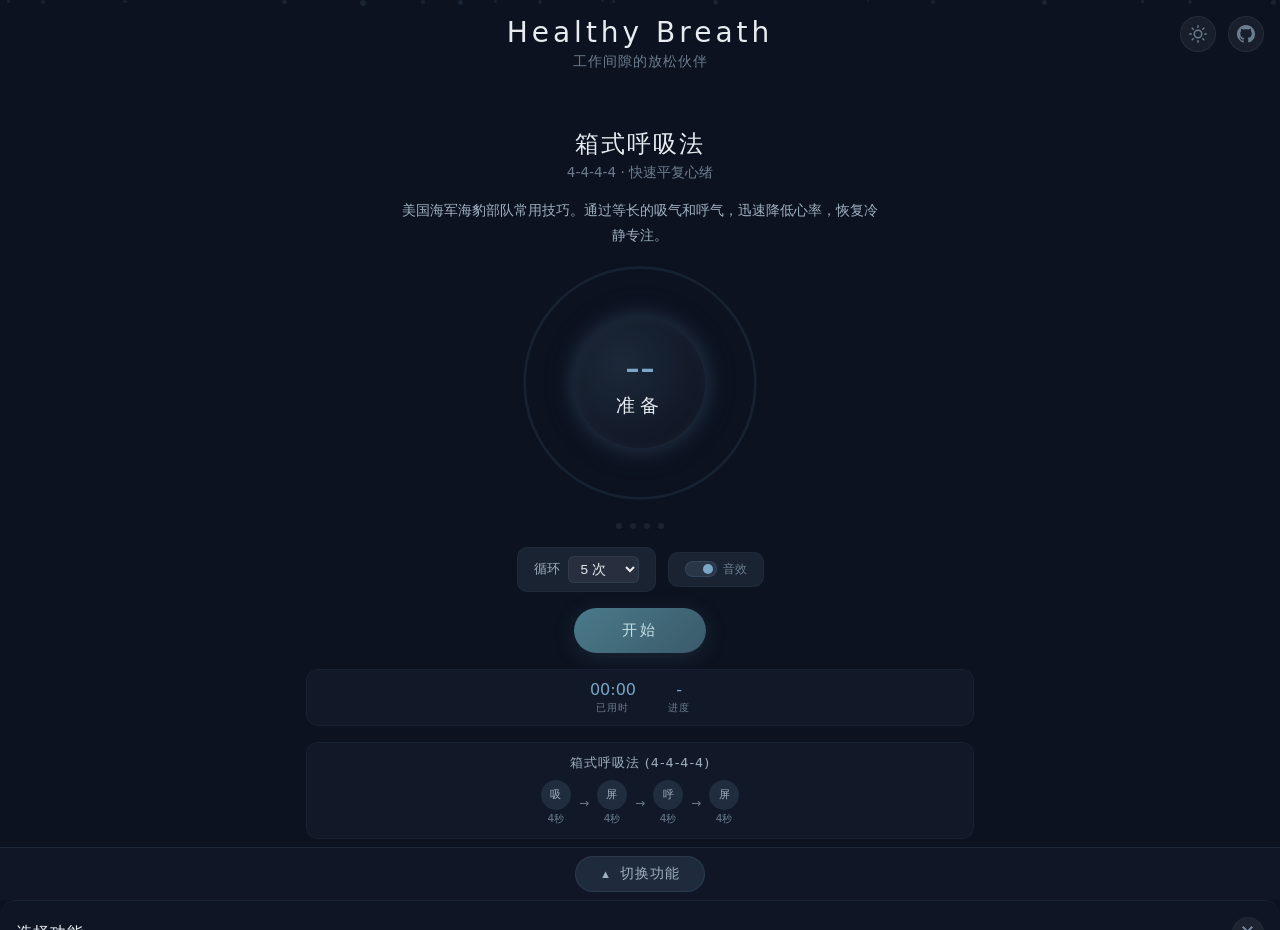
==== commit d0ada98a: "fix: add spacing between top-right icons via flex container" ====
--- a/index.html
+++ b/index.html
@@ -9,28 +9,29 @@
 <body class="spa-body">
   <div class="particles" id="particles"></div>
 
-  <a href="https://github.com/KillIsLeakedLove/healthy-breath" target="_blank" rel="noopener noreferrer" class="github-link" aria-label="GitHub">
-    <svg class="github-icon" viewBox="0 0 16 16" fill="currentColor" xmlns="http://www.w3.org/2000/svg">
-      <path d="M8 0C3.58 0 0 3.58 0 8c0 3.54 2.29 6.53 5.47 7.59.4.07.55-.17.55-.38 0-.19-.01-.82-.01-1.49-2.01.37-2.53-.49-2.69-.94-.09-.23-.48-.94-.82-1.13-.28-.15-.68-.52-.01-.53.63-.01 1.08.58 1.23.82.72 1.21 1.87.87 2.33.66.07-.52.28-.87.51-1.07-1.78-.2-3.64-.89-3.64-3.95 0-.87.31-1.59.82-2.15-.08-.2-.36-1.02.08-2.12 0 0 .67-.21 2.2.82.64-.18 1.32-.27 2-.27.68 0 1.36.09 2 .27 1.53-1.04 2.2-.82 2.2-.82.44 1.1.16 1.92.08 2.12.51.56.82 1.27.82 2.15 0 3.07-1.87 3.75-3.65 3.95.29.25.54.73.54 1.48 0 1.07-.01 1.93-.01 2.2 0 .21.15.46.55.38A8.012 8.012 0 0 0 16 8c0-4.42-3.58-8-8-8z"/>
-    </svg>
-  </a>
-
-  <button class="theme-toggle" id="themeToggle" aria-label="切换主题">
-    <svg class="theme-icon-sun" viewBox="0 0 24 24" fill="none" stroke="currentColor" stroke-width="2" stroke-linecap="round" stroke-linejoin="round">
-      <circle cx="12" cy="12" r="5"/>
-      <line x1="12" y1="1" x2="12" y2="3"/>
-      <line x1="12" y1="21" x2="12" y2="23"/>
-      <line x1="4.22" y1="4.22" x2="5.64" y2="5.64"/>
-      <line x1="18.36" y1="18.36" x2="19.78" y2="19.78"/>
-      <line x1="1" y1="12" x2="3" y2="12"/>
-      <line x1="21" y1="12" x2="23" y2="12"/>
-      <line x1="4.22" y1="19.78" x2="5.64" y2="18.36"/>
-      <line x1="18.36" y1="5.64" x2="19.78" y2="4.22"/>
-    </svg>
-    <svg class="theme-icon-moon" viewBox="0 0 24 24" fill="none" stroke="currentColor" stroke-width="2" stroke-linecap="round" stroke-linejoin="round">
-      <path d="M21 12.79A9 9 0 1 1 11.21 3 7 7 0 0 0 21 12.79z"/>
-    </svg>
-  </button>
+  <div class="top-actions">
+    <button class="theme-toggle" id="themeToggle" aria-label="切换主题">
+      <svg class="theme-icon-sun" viewBox="0 0 24 24" fill="none" stroke="currentColor" stroke-width="2" stroke-linecap="round" stroke-linejoin="round">
+        <circle cx="12" cy="12" r="5"/>
+        <line x1="12" y1="1" x2="12" y2="3"/>
+        <line x1="12" y1="21" x2="12" y2="23"/>
+        <line x1="4.22" y1="4.22" x2="5.64" y2="5.64"/>
+        <line x1="18.36" y1="18.36" x2="19.78" y2="19.78"/>
+        <line x1="1" y1="12" x2="3" y2="12"/>
+        <line x1="21" y1="12" x2="23" y2="12"/>
+        <line x1="4.22" y1="19.78" x2="5.64" y2="18.36"/>
+        <line x1="18.36" y1="5.64" x2="19.78" y2="4.22"/>
+      </svg>
+      <svg class="theme-icon-moon" viewBox="0 0 24 24" fill="none" stroke="currentColor" stroke-width="2" stroke-linecap="round" stroke-linejoin="round">
+        <path d="M21 12.79A9 9 0 1 1 11.21 3 7 7 0 0 0 21 12.79z"/>
+      </svg>
+    </button>
+    <a href="https://github.com/KillIsLeakedLove/healthy-breath" target="_blank" rel="noopener noreferrer" class="github-link" aria-label="GitHub">
+      <svg class="github-icon" viewBox="0 0 16 16" fill="currentColor" xmlns="http://www.w3.org/2000/svg">
+        <path d="M8 0C3.58 0 0 3.58 0 8c0 3.54 2.29 6.53 5.47 7.59.4.07.55-.17.55-.38 0-.19-.01-.82-.01-1.49-2.01.37-2.53-.49-2.69-.94-.09-.23-.48-.94-.82-1.13-.28-.15-.68-.52-.01-.53.63-.01 1.08.58 1.23.82.72 1.21 1.87.87 2.33.66.07-.52.28-.87.51-1.07-1.78-.2-3.64-.89-3.64-3.95 0-.87.31-1.59.82-2.15-.08-.2-.36-1.02.08-2.12 0 0 .67-.21 2.2.82.64-.18 1.32-.27 2-.27.68 0 1.36.09 2 .27 1.53-1.04 2.2-.82 2.2-.82.44 1.1.16 1.92.08 2.12.51.56.82 1.27.82 2.15 0 3.07-1.87 3.75-3.65 3.95.29.25.54.73.54 1.48 0 1.07-.01 1.93-.01 2.2 0 .21.15.46.55.38A8.012 8.012 0 0 0 16 8c0-4.42-3.58-8-8-8z"/>
+      </svg>
+    </a>
+  </div>
 
   <header class="spa-header">
     <h1>Healthy Breath</h1>
--- a/css/style.css
+++ b/css/style.css
@@ -159,11 +159,19 @@
 /* ============================================================
    GitHub Link & Theme Toggle
    ============================================================ */
+/* Top-right actions container */
+.top-actions {
+  position: fixed;
+  top: var(--space-lg);
+  right: var(--space-lg);
+  z-index: 50;
+  display: flex;
+  align-items: center;
+  gap: var(--space-md);
+}
+
 .github-link,
 .theme-toggle {
-  position: fixed;
-  top: var(--space-lg);
-  z-index: 50;
   display: flex;
   align-items: center;
   justify-content: center;
@@ -177,10 +185,8 @@
   text-decoration: none;
   cursor: pointer;
   padding: 0;
-}
-
-.github-link { right: var(--space-lg); }
-.theme-toggle { right: 3.2rem; }
+  position: static;
+}
 
 .github-link:hover,
 .theme-toggle:hover {
